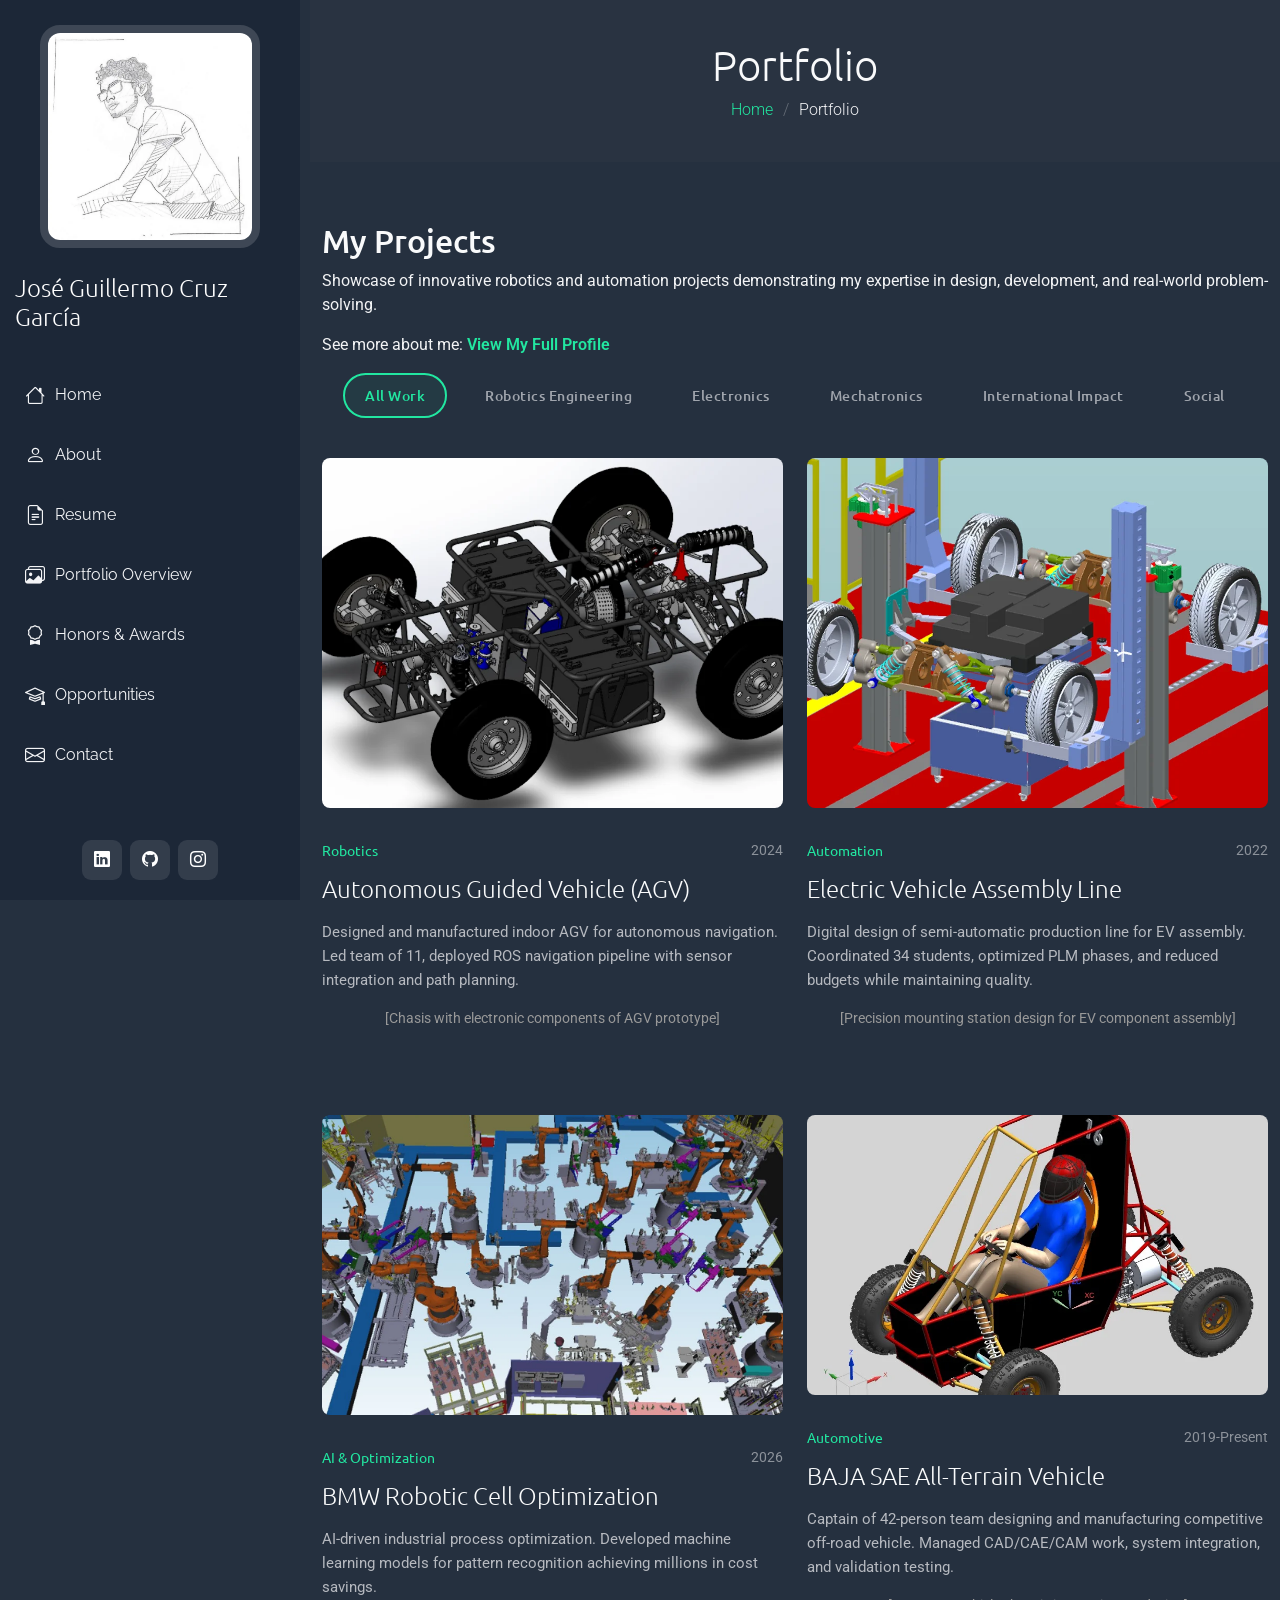
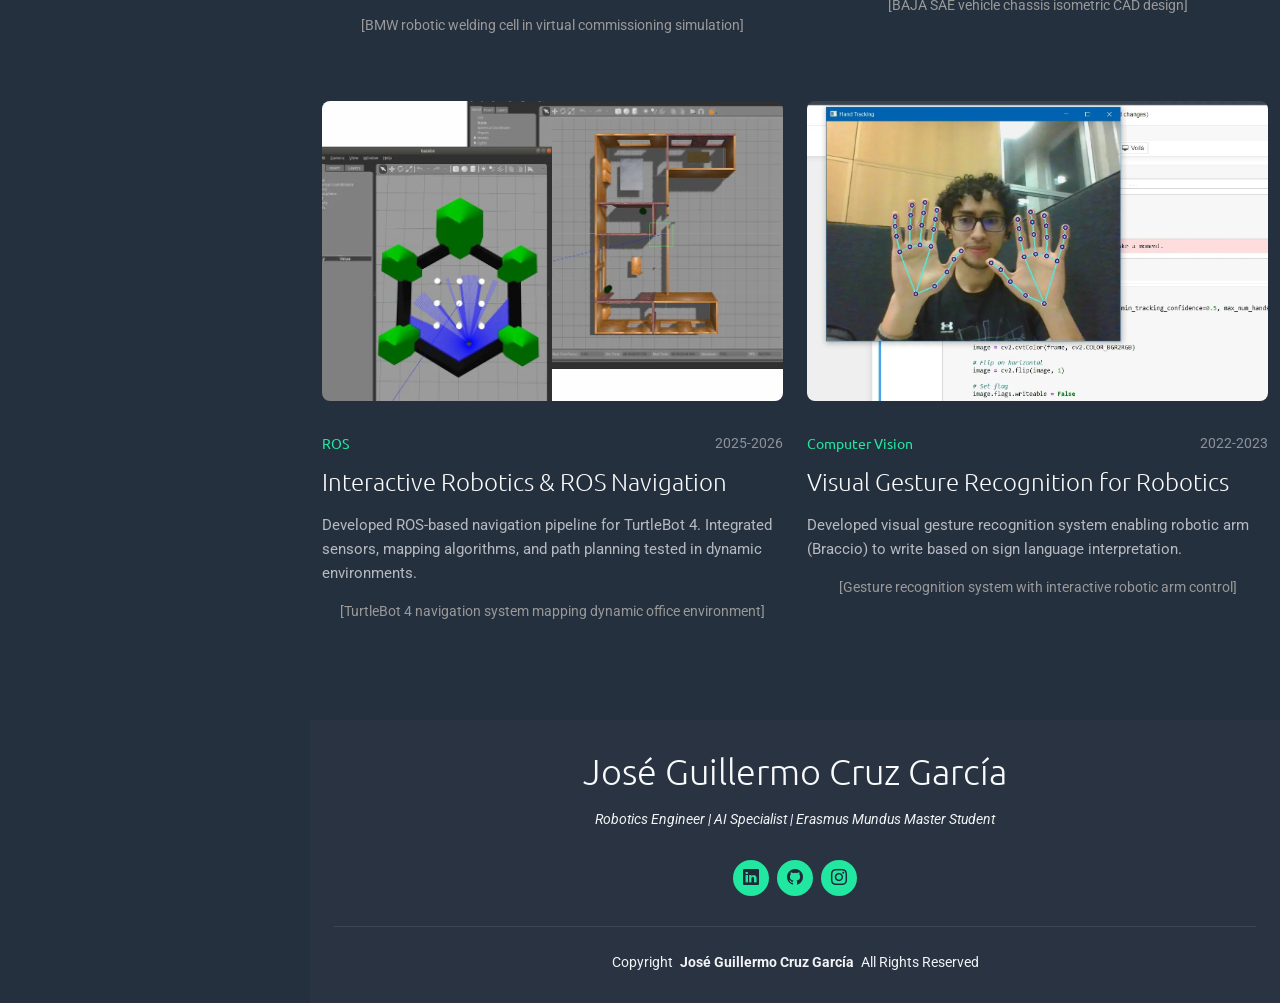
==== portfolio-details.html @ 64424fab "Clean sstructure, projects in order of portfolio and functional website between pages" ====
<!DOCTYPE html>
<html lang="en">

<head>
  <meta charset="utf-8">
  <meta content="width=device-width, initial-scale=1.0" name="viewport">
  <title>Portfolio - José Guillermo Cruz García</title>
  <meta name="description" content="Browse my robotics and automation projects with interactive filtering">

  <link href="assets/img/favicon.png" rel="icon">
  <link href="assets/img/apple-touch-icon.png" rel="apple-touch-icon">
  <link href="https://fonts.googleapis.com" rel="preconnect">
  <link href="https://fonts.gstatic.com" rel="preconnect" crossorigin>
  <link href="https://fonts.googleapis.com/css2?family=Roboto:ital,wght@0,100;0,300;0,400;0,500;0,700;0,900;1,100;1,300;1,400;1,500;1,700;1,900&family=Raleway:ital,wght@0,100;0,200;0,300;0,400;0,500;0,600;0,700;0,800;0,900;1,100;1,200;1,300;1,400;1,500;1,600;1,700;1,800;1,900&family=Ubuntu:ital,wght@0,300;0,400;0,500;0,700;1,300;1,400;1,500;1,700&display=swap" rel="stylesheet">

  <link href="assets/vendor/bootstrap/css/bootstrap.min.css" rel="stylesheet">
  <link href="assets/vendor/bootstrap-icons/bootstrap-icons.css" rel="stylesheet">
  <link href="assets/vendor/aos/aos.css" rel="stylesheet">
  <link href="assets/vendor/glightbox/css/glightbox.min.css" rel="stylesheet">
  <link href="assets/vendor/swiper/swiper-bundle.min.css" rel="stylesheet">
  <link href="assets/css/main.css" rel="stylesheet">
</head>

<body class="portfolio-details-page">

  <header id="header" class="header dark-background d-flex flex-column justify-content-between">
    <i class="header-toggle d-xl-none bi bi-list"></i>

    <div class="header-top">
      <div class="profile-img">
        <img src="assets/img/profile/memo lapiz.webp" alt="" class="img-fluid">
      </div>
      <a href="index.html" class="logo d-flex align-items-center justify-content-center">
        <h1 class="sitename">José Guillermo Cruz García</h1>
      </a>
    </div>

    <nav id="navmenu" class="navmenu">
      <ul>
        <li><a href="index.html#hero"><i class="bi bi-house navicon"></i>Home</a></li>
        <li><a href="index.html#about"><i class="bi bi-person navicon"></i> About</a></li>
        <li><a href="index.html#resume"><i class="bi bi-file-earmark-text navicon"></i> Resume</a></li>
        <li><a href="index.html#portfolio"><i class="bi bi-images navicon"></i> Portfolio Overview</a></li>
        <li><a href="index.html#honours"><i class="bi bi-award navicon"></i> Honors & Awards</a></li>
        <li><a href="index.html#opportunities"><i class="bi bi-mortarboard navicon"></i> Opportunities</a></li>
        <li><a href="index.html#contact"><i class="bi bi-envelope navicon"></i> Contact</a></li>
      </ul>
    </nav>

    <div class="social-links text-center">
      <a href="#" class="linkedin"><i class="bi bi-linkedin"></i></a>
      <a href="#" class="github"><i class="bi bi-github"></i></a>
      <a href="#" class="instagram"><i class="bi bi-instagram"></i></a>
    </div>
  </header>

  <main class="main">

    <div class="page-title light-background" style="padding: 40px 0;">
      <div class="container">
        <h1 style="margin: 0; padding: 0;">Portfolio</h1>
        <nav class="breadcrumbs" style="margin-top: 8px;">
          <ol>
            <li><a href="index.html">Home</a></li>
            <li class="current">Portfolio</li>
          </ol>
        </nav>
      </div>
    </div>

    <section id="portfolio-section" class="portfolio section">

      <div class="container" data-aos="fade-up" data-aos-delay="100">

        <div class="portfolio-header">
          <h2>My Projects</h2>
          <p>Showcase of innovative robotics and automation projects demonstrating my expertise in design, development, and real-world problem-solving.</p>
          <p class="portfolio-link-text">See more about me: <a href="index.html#about" style="color: #22e7a1; text-decoration: none; font-weight: 600;">View My Full Profile</a></p>
        </div>

        <div class="portfolio-filters-horizontal" data-aos="fade-up" data-aos-delay="200">
          <ul class="filters-list">
            <li data-filter="*" class="filter-active">All Work</li>
            <li data-filter=".filter-robotics">Robotics Engineering</li>
            <li data-filter=".filter-electronics">Electronics</li>
            <li data-filter=".filter-mechatronics">Mechatronics</li>
            <li data-filter=".filter-impact">International Impact</li>
            <li data-filter=".filter-social">Social</li>
          </ul>
        </div>

        <div class="row gy-5 portfolio-container isotope-container" data-aos="fade-up" data-aos-delay="300">

          <!-- Project 1: AGV -->
          <div class="col-lg-6 portfolio-item isotope-item filter-robotics filter-impact">
            <div class="portfolio-card">
              <div class="portfolio-image">
                <img src="projects/project-1-agv/img/AGV Vehicle.webp" class="img-fluid" alt="AGV Project" loading="lazy">
                <div class="portfolio-overlay">
                  <div class="portfolio-actions">
                    <a href="#" onclick="openImageModal('projects/project-1-agv/img/AGV Vehicle.webp'); return false;" class="action-btn preview-btn" title="Autonomous Guided Vehicle"><i class="bi bi-eye"></i></a>
                    <a href="projects/project-1-agv/project-1-agv.html" class="action-btn details-btn" title="View Project"><i class="bi bi-arrow-up-right"></i></a>
                  </div>
                </div>
              </div>
              <div class="portfolio-content">
                <div class="portfolio-meta">
                  <span class="portfolio-category">Robotics</span>
                  <span class="portfolio-year">2024</span>
                </div>
                <h3 class="portfolio-title">Autonomous Guided Vehicle (AGV)</h3>
                <p class="portfolio-description">Designed and manufactured indoor AGV for autonomous navigation. Led team of 11, deployed ROS navigation pipeline with sensor integration and path planning.</p>
                <p style="text-align: center; margin-top: 1rem; color: #999; font-size: 0.9rem;">[Chasis with electronic components of AGV prototype]</p>
              </div>
            </div>
          </div>

          <!-- Project 2: EV Assembly -->
          <div class="col-lg-6 portfolio-item isotope-item filter-mechatronics filter-electronics filter-impact">
            <div class="portfolio-card">
              <div class="portfolio-image">
                <img src="projects/project-2-ev-assembly/img/MountingStation.webp" class="img-fluid" alt="Assembly Line Design" loading="lazy">
                <div class="portfolio-overlay">
                  <div class="portfolio-actions">
                    <a href="#" onclick="openImageModal('projects/project-2-ev-assembly/img/MountingStation.webp'); return false;" class="action-btn preview-btn" title="Electric Vehicle Assembly Line"><i class="bi bi-eye"></i></a>
                    <a href="projects/project-2-ev-assembly/project-2-ev-assembly.html" class="action-btn details-btn" title="View Project"><i class="bi bi-arrow-up-right"></i></a>
                  </div>
                </div>
              </div>
              <div class="portfolio-content">
                <div class="portfolio-meta">
                  <span class="portfolio-category">Automation</span>
                  <span class="portfolio-year">2022</span>
                </div>
                <h3 class="portfolio-title">Electric Vehicle Assembly Line</h3>
                <p class="portfolio-description">Digital design of semi-automatic production line for EV assembly. Coordinated 34 students, optimized PLM phases, and reduced budgets while maintaining quality.</p>
                <p style="text-align: center; margin-top: 1rem; color: #999; font-size: 0.9rem;">[Precision mounting station design for EV component assembly]</p>
              </div>
            </div>
          </div>

          <!-- Project 3: BMW Cell -->
          <div class="col-lg-6 portfolio-item isotope-item filter-robotics filter-electronics filter-social">
            <div class="portfolio-card">
              <div class="portfolio-image">
                <img src="projects/project-3-bmw-cell/img/Station.webp" class="img-fluid" alt="BMW Cell" loading="lazy">
                <div class="portfolio-overlay">
                  <div class="portfolio-actions">
                    <a href="#" onclick="openImageModal('projects/project-3-bmw-cell/img/Station.webp'); return false;" class="action-btn preview-btn" title="BMW Robotic Cell Optimization"><i class="bi bi-eye"></i></a>
                    <a href="projects/project-3-bmw-cell/project-3-bmw-cell.html" class="action-btn details-btn" title="View Project"><i class="bi bi-arrow-up-right"></i></a>
                  </div>
                </div>
              </div>
              <div class="portfolio-content">
                <div class="portfolio-meta">
                  <span class="portfolio-category">AI & Optimization</span>
                  <span class="portfolio-year">2026</span>
                </div>
                <h3 class="portfolio-title">BMW Robotic Cell Optimization</h3>
                <p class="portfolio-description">AI-driven industrial process optimization. Developed machine learning models for pattern recognition achieving millions in cost savings.</p>
                <p style="text-align: center; margin-top: 1rem; color: #999; font-size: 0.9rem;">[BMW robotic welding cell in virtual commissioning simulation]</p>
              </div>
            </div>
          </div>

          <!-- Project 4: BAJA -->
          <div class="col-lg-6 portfolio-item isotope-item filter-robotics filter-mechatronics">
            <div class="portfolio-card">
              <div class="portfolio-image">
                <img src="projects/project-4-baja/img/Tonoli%20Isometrica.webp" class="img-fluid" alt="BAJA SAE Vehicle" loading="lazy">
                <div class="portfolio-overlay">
                  <div class="portfolio-actions">
                    <a href="#" onclick="openImageModal('projects/project-4-baja/img/Tonoli%20Isometrica.webp'); return false;" class="action-btn preview-btn" title="BAJA SAE All-Terrain Vehicle"><i class="bi bi-eye"></i></a>
                    <a href="projects/project-4-baja/project-4-baja.html" class="action-btn details-btn" title="View Project"><i class="bi bi-arrow-up-right"></i></a>
                  </div>
                </div>
              </div>
              <div class="portfolio-content">
                <div class="portfolio-meta">
                  <span class="portfolio-category">Automotive</span>
                  <span class="portfolio-year">2019-Present</span>
                </div>
                <h3 class="portfolio-title">BAJA SAE All-Terrain Vehicle</h3>
                <p class="portfolio-description">Captain of 42-person team designing and manufacturing competitive off-road vehicle. Managed CAD/CAE/CAM work, system integration, and validation testing.</p>
                <p style="text-align: center; margin-top: 1rem; color: #999; font-size: 0.9rem;">[BAJA SAE vehicle chassis isometric CAD design]</p>
              </div>
            </div>
          </div>

          <!-- Project 5: ROS Navigation -->
          <div class="col-lg-6 portfolio-item isotope-item filter-robotics filter-impact">
            <div class="portfolio-card">
              <div class="portfolio-image">
                <img src="projects/project-5-ros-navigation/img/Navigation.webp" class="img-fluid" alt="ROS Navigation Pipeline" loading="lazy">
                <div class="portfolio-overlay">
                  <div class="portfolio-actions">
                    <a href="#" onclick="openImageModal('projects/project-5-ros-navigation/img/Navigation.webp'); return false;" class="action-btn preview-btn" title="ROS Navigation & Robotics"><i class="bi bi-eye"></i></a>
                    <a href="projects/project-5-ros-navigation/project-5-ros-navigation.html" class="action-btn details-btn" title="View Project"><i class="bi bi-arrow-up-right"></i></a>
                  </div>
                </div>
              </div>
              <div class="portfolio-content">
                <div class="portfolio-meta">
                  <span class="portfolio-category">ROS</span>
                  <span class="portfolio-year">2025-2026</span>
                </div>
                <h3 class="portfolio-title">Interactive Robotics & ROS Navigation</h3>
                <p class="portfolio-description">Developed ROS-based navigation pipeline for TurtleBot 4. Integrated sensors, mapping algorithms, and path planning tested in dynamic environments.</p>
                <p style="text-align: center; margin-top: 1rem; color: #999; font-size: 0.9rem;">[TurtleBot 4 navigation system mapping dynamic office environment]</p>
              </div>
            </div>
          </div>

          <!-- Project 6: Gesture Recognition -->
          <div class="col-lg-6 portfolio-item isotope-item filter-robotics filter-electronics filter-social">
            <div class="portfolio-card">
              <div class="portfolio-image">
                <img src="projects/project-6-gesture-recognition/img/Begin.webp" class="img-fluid" alt="Robotic Vision Systems" loading="lazy">
                <div class="portfolio-overlay">
                  <div class="portfolio-actions">
                    <a href="#" onclick="openImageModal('projects/project-6-gesture-recognition/img/Begin.webp'); return false;" class="action-btn preview-btn" title="Vision & Gesture Recognition"><i class="bi bi-eye"></i></a>
                    <a href="projects/project-6-gesture-recognition/project-6-gesture-recognition.html" class="action-btn details-btn" title="View Project"><i class="bi bi-arrow-up-right"></i></a>
                  </div>
                </div>
              </div>
              <div class="portfolio-content">
                <div class="portfolio-meta">
                  <span class="portfolio-category">Computer Vision</span>
                  <span class="portfolio-year">2022-2023</span>
                </div>
                <h3 class="portfolio-title">Visual Gesture Recognition for Robotics</h3>
                <p class="portfolio-description">Developed visual gesture recognition system enabling robotic arm (Braccio) to write based on sign language interpretation.</p>
                <p style="text-align: center; margin-top: 1rem; color: #999; font-size: 0.9rem;">[Gesture recognition system with interactive robotic arm control]</p>
              </div>
            </div>
          </div>

        </div>

      </div>
    </section>

  </main>

  <footer id="footer" class="footer light-background">
    <div class="container">
      <h3 class="sitename">José Guillermo Cruz García</h3>
      <p>Robotics Engineer | AI Specialist | Erasmus Mundus Master Student</p>
      <div class="social-links d-flex justify-content-center">
        <a href="" title="LinkedIn"><i class="bi bi-linkedin"></i></a>
        <a href="" title="GitHub"><i class="bi bi-github"></i></a>
        <a href="" title="Instagram"><i class="bi bi-instagram"></i></a>
      </div>
      <div class="container">
        <div class="copyright">
          <span>Copyright</span> <strong class="px-1 sitename">José Guillermo Cruz García</strong> <span>All Rights Reserved</span>
        </div>
      </div>
    </div>
  </footer>

  <a href="#" id="scroll-top" class="scroll-top d-flex align-items-center justify-content-center"><i class="bi bi-arrow-up-short"></i></a>
  <div id="preloader"></div>

  <script src="assets/vendor/bootstrap/js/bootstrap.bundle.min.js"></script>
  <script src="assets/vendor/aos/aos.js"></script>
  <script src="assets/vendor/glightbox/js/glightbox.min.js"></script>
  <script src="assets/vendor/swiper/swiper-bundle.min.js"></script>
  <script src="assets/vendor/isotope-layout/isotope.pkgd.min.js"></script>
  <script src="assets/vendor/imagesloaded/imagesloaded.pkgd.min.js"></script>
  <script src="assets/js/main.js"></script>

  <style>
    .portfolio-filters-horizontal {
      display: flex;
      justify-content: center;
      margin-bottom: 40px;
    }
    
    .filters-list {
      display: flex;
      gap: 15px;
      flex-wrap: wrap;
      justify-content: center;
      list-style: none;
      padding: 0;
      margin: 0;
    }
    
    .filters-list li {
      padding: 10px 20px;
      border: 2px solid transparent;
      border-radius: 25px;
      cursor: pointer;
      transition: all 0.3s ease;
      font-size: 0.95rem;
      color: #999;
    }
    
    .filters-list li:hover {
      border-color: #22e7a1;
      color: #22e7a1;
    }
    
    .filters-list li.filter-active {
      border-color: #22e7a1;
      color: #22e7a1;
    }
  </style>

  <script>
    // Initialize Isotope for portfolio filtering
    document.addEventListener('DOMContentLoaded', function() {
      var elem = document.querySelector('.isotope-container');
      if (elem) {
        var iso = new Isotope(elem, {
          itemSelector: '.isotope-item',
          layoutMode: 'fitRows'
        });

        // Filter items on button click
        var filterButtons = document.querySelectorAll('.portfolio-filters-horizontal li');
        filterButtons.forEach(function(button) {
          button.addEventListener('click', function() {
            var filterValue = this.getAttribute('data-filter');
            iso.arrange({filter: filterValue});

            // Update active class
            filterButtons.forEach(function(btn) {
              btn.classList.remove('filter-active');
            });
            this.classList.add('filter-active');
          });
        });
      }
    });
  </script>

  <!-- Custom Image Modal -->
  <div id="imageModal" class="image-modal">
    <div class="modal-overlay" onclick="closeImageModal()"></div>
    <div class="modal-content">
      <button class="modal-close" onclick="closeImageModal()">
        <i class="bi bi-x-lg"></i>
      </button>
      <img id="modalImage" src="" alt="Project Image" class="modal-image">
    </div>
  </div>

</body>

</html>
---- assets/css/main.css ----
/**
* Template Name: MyPage
* Template URL: https://bootstrapmade.com/mypage-bootstrap-personal-template/
* Updated: Sep 20 2025 with Bootstrap v5.3.8
* Author: BootstrapMade.com
* License: https://bootstrapmade.com/license/
*/

/*--------------------------------------------------------------
# Font & Color Variables
# Help: https://bootstrapmade.com/color-system/
--------------------------------------------------------------*/
/* Fonts */
:root {
  --default-font: "Roboto",  system-ui, -apple-system, "Segoe UI", Roboto, "Helvetica Neue", Arial, "Noto Sans", "Liberation Sans", sans-serif, "Apple Color Emoji", "Segoe UI Emoji", "Segoe UI Symbol", "Noto Color Emoji";
  --heading-font: "Ubuntu",  sans-serif;
  --nav-font: "Raleway",  sans-serif;
}

/* Global Colors - The following color variables are used throughout the website. Updating them here will change the color scheme of the entire website */
:root { 
  --background-color: #25303f; /* Background color for the entire website, including individual sections */
  --default-color: #f3f4f6; /* Default color used for the majority of the text content across the entire website */
  --heading-color: #f9fafb; /* Color for headings, subheadings and title throughout the website */
  --accent-color: #22e7a1; /* Accent color that represents your brand on the website. It's used for buttons, links, and other elements that need to stand out */
  --surface-color: #293443; /* The surface color is used as a background of boxed elements within sections, such as cards, icon boxes, or other elements that require a visual separation from the global background. */
  --contrast-color: #1f2937; /* Contrast color for text, ensuring readability against backgrounds of accent, heading, or default colors. */
}

/* Nav Menu Colors - The following color variables are used specifically for the navigation menu. They are separate from the global colors to allow for more customization options */
:root {
  --nav-color: #f3f4f6;  /* The default color of the main navmenu links */
  --nav-hover-color: #22e7a1; /* Applied to main navmenu links when they are hovered over or active */
  --nav-mobile-background-color: #38485f; /* Used as the background color for mobile navigation menu */
  --nav-dropdown-background-color: #38485f; /* Used as the background color for dropdown items that appear when hovering over primary navigation items */
  --nav-dropdown-color: #f3f4f6; /* Used for navigation links of the dropdown items in the navigation menu. */
  --nav-dropdown-hover-color: #22e7a1; /* Similar to --nav-hover-color, this color is applied to dropdown navigation links when they are hovered over. */
}

/* Color Presets - These classes override global colors when applied to any section or element, providing reuse of the sam color scheme. */

.light-background {
  --background-color: #293341;
  --surface-color: #4b607f;
}

.dark-background {
  --background-color: #1c2737;
  --default-color: #ffffff;
  --heading-color: #ffffff;
  --surface-color: #151f2b;
  --contrast-color: #ffffff;
}

/* Smooth scroll */
:root {
  scroll-behavior: smooth;
}

/*--------------------------------------------------------------
# General Styling & Shared Classes
--------------------------------------------------------------*/
body {
  color: var(--default-color);
  background-color: var(--background-color);
  font-family: var(--default-font);
}

a {
  color: var(--accent-color);
  text-decoration: none;
  transition: 0.3s;
}

a:hover {
  color: color-mix(in srgb, var(--accent-color), transparent 25%);
  text-decoration: none;
}

h1,
h2,
h3,
h4,
h5,
h6 {
  color: var(--heading-color);
  font-family: var(--heading-font);
}

/* PHP Email Form Messages
------------------------------*/
.php-email-form .error-message {
  display: none;
  background: #df1529;
  color: #ffffff;
  text-align: left;
  padding: 15px;
  margin-bottom: 24px;
  font-weight: 600;
}

.php-email-form .sent-message {
  display: none;
  color: #ffffff;
  background: #059652;
  text-align: center;
  padding: 15px;
  margin-bottom: 24px;
  font-weight: 600;
}

.php-email-form .loading {
  display: none;
  background: var(--surface-color);
  text-align: center;
  padding: 15px;
  margin-bottom: 24px;
}

.php-email-form .loading:before {
  content: "";
  display: inline-block;
  border-radius: 50%;
  width: 24px;
  height: 24px;
  margin: 0 10px -6px 0;
  border: 3px solid var(--accent-color);
  border-top-color: var(--surface-color);
  animation: php-email-form-loading 1s linear infinite;
}

@keyframes php-email-form-loading {
  0% {
    transform: rotate(0deg);
  }

  100% {
    transform: rotate(360deg);
  }
}

/*--------------------------------------------------------------
# Global Header
--------------------------------------------------------------*/
.header {
  color: var(--default-color);
  background-color: var(--background-color);
  position: fixed;
  top: 0;
  left: 0;
  bottom: 0;
  padding: 0 15px;
  width: 300px;
  transition: all ease-in-out 0.3s;
  overflow-y: auto;
  z-index: 997;
}

.header .profile-img img {
  margin: 25px auto;
  display: block;
  border-radius: 20px;
  max-width: 220px;
  border: 8px solid color-mix(in srgb, var(--default-color), transparent 85%);
}

.header .logo {
  line-height: 1;
}

.header .logo img {
  max-height: 32px;
  margin-right: 8px;
}

.header .logo h1 {
  font-size: 24px;
  margin: 0;
  font-weight: 300;
  color: var(--heading-color);
}

.header .social-links {
  margin: 0 0 20px 0;
}

.header .social-links a {
  font-size: 16px;
  display: inline-flex;
  align-items: center;
  justify-content: center;
  background: color-mix(in srgb, var(--default-color), transparent 90%);
  color: var(--default-color);
  margin: 0 2px;
  border-radius: 9px;
  text-align: center;
  width: 40px;
  height: 40px;
  transition: 0.3s;
}

.header .social-links a:hover {
  color: var(--contrast-color);
  background: var(--accent-color);
}

@media (min-width: 1200px) {

  .header~main,
  .header~#footer {
    margin-left: 310px;
  }
}

@media (max-width: 1199px) {
  .header {
    left: -100%;
  }
}

.header.header-show {
  left: 0;
}

.header .header-toggle {
  color: var(--background-color);
  background-color: var(--accent-color);
  font-size: 22px;
  display: flex;
  align-items: center;
  justify-content: center;
  width: 40px;
  height: 40px;
  border-radius: 9px;
  cursor: pointer;
  position: fixed;
  top: 15px;
  right: 15px;
  z-index: 9999;
  transition: 0.3s;
}

.header .header-toggle:hover {
  background-color: color-mix(in srgb, var(--accent-color) 90%, black 15%);
}

/*--------------------------------------------------------------
# Navigation Menu
--------------------------------------------------------------*/
.mobile-nav-toggle {
  display: none;
}

.navmenu {
  padding: 0;
  z-index: 9997;
  flex: 1;
  display: flex;
  align-items: center;
}

.navmenu ul {
  list-style: none;
  padding: 0 0 20px 0;
  margin: 0;
  width: 100%;
}

.navmenu a,
.navmenu a:focus {
  color: var(--nav-color);
  padding: 15px 10px;
  font-family: var(--nav-font);
  font-size: 16px;
  font-weight: 400;
  display: flex;
  align-items: center;
  white-space: nowrap;
  transition: 0.3s;
  width: 100%;
}

.navmenu a .navicon,
.navmenu a:focus .navicon {
  font-size: 20px;
  margin-right: 10px;
}

.navmenu a .toggle-dropdown,
.navmenu a:focus .toggle-dropdown {
  font-size: 12px;
  line-height: 0;
  margin-left: auto;
  width: 30px;
  height: 30px;
  display: flex;
  align-items: center;
  justify-content: center;
  border-radius: 50%;
  transition: 0.3s;
  flex-shrink: 0;
  background-color: color-mix(in srgb, var(--accent-color), transparent 90%);
}

.navmenu a .toggle-dropdown:hover,
.navmenu a:focus .toggle-dropdown:hover {
  background-color: var(--accent-color);
  color: var(--contrast-color);
}

.navmenu a:hover,
.navmenu .active,
.navmenu .active:focus {
  color: var(--nav-hover-color);
}

.navmenu a:hover .navicon,
.navmenu .active .navicon,
.navmenu .active:focus .navicon {
  color: var(--accent-color);
}

.navmenu .active .toggle-dropdown,
.navmenu .active:focus .toggle-dropdown {
  background-color: var(--accent-color);
  color: var(--contrast-color);
  transform: rotate(180deg);
}

.navmenu .dropdown {
  display: block;
}

.navmenu .dropdown a,
.navmenu .dropdown a:focus {
  color: --nav-dropdown-color;
}

.navmenu .dropdown a:hover,
.navmenu .dropdown .active,
.navmenu .dropdown .active:focus {
  color: var(--nav-dropdown-hover-color);
}

.navmenu .dropdown ul {
  position: static;
  display: none;
  z-index: 99;
  padding: 5px 10px;
  margin: 5px 10px;
  background-color: var(--nav-dropdown-background-color);
  border: 1px solid color-mix(in srgb, var(--default-color), transparent 90%);
  box-shadow: none;
  transition: all 0.5s ease-in-out;
}

.navmenu .dropdown ul ul {
  background-color: rgba(33, 37, 41, 0.1);
}

.navmenu .dropdown>.dropdown-active {
  display: block;
  background-color: rgba(33, 37, 41, 0.03);
}

/*--------------------------------------------------------------
# Global Footer
--------------------------------------------------------------*/
.footer {
  color: var(--default-color);
  background-color: var(--background-color);
  font-size: 14px;
  text-align: center;
  padding: 30px 0;
  position: relative;
}

.footer h3 {
  font-size: 36px;
  font-weight: 300;
  position: relative;
  padding: 0;
  margin: 0 0 15px 0;
}

.footer p {
  font-size: 15;
  font-style: italic;
  padding: 0;
  margin: 0 0 30px 0;
}

.footer .social-links {
  margin: 0 0 30px 0;
}

.footer .social-links a {
  font-size: 16px;
  display: flex;
  align-items: center;
  justify-content: center;
  background: var(--accent-color);
  color: var(--contrast-color);
  line-height: 1;
  margin: 0 4px;
  border-radius: 50%;
  text-align: center;
  width: 36px;
  height: 36px;
  transition: 0.3s;
}

.footer .social-links a:hover {
  background: color-mix(in srgb, var(--accent-color), transparent 20%);
  text-decoration: none;
}

.footer .copyright {
  padding-top: 25px;
  border-top: 1px solid color-mix(in srgb, var(--default-color), transparent 90%);
}

.footer .credits {
  font-size: 13px;
  padding-top: 5px;
}

/*--------------------------------------------------------------
# Preloader
--------------------------------------------------------------*/
#preloader {
  position: fixed;
  inset: 0;
  z-index: 999999;
  overflow: hidden;
  background: var(--background-color);
  transition: all 0.6s ease-out;
}

#preloader:before {
  content: "";
  position: fixed;
  top: calc(50% - 30px);
  left: calc(50% - 30px);
  border: 6px solid #ffffff;
  border-color: var(--accent-color) transparent var(--accent-color) transparent;
  border-radius: 50%;
  width: 60px;
  height: 60px;
  animation: animate-preloader 1.5s linear infinite;
}

@keyframes animate-preloader {
  0% {
    transform: rotate(0deg);
  }

  100% {
    transform: rotate(360deg);
  }
}

/*--------------------------------------------------------------
# Scroll Top Button
--------------------------------------------------------------*/
.scroll-top {
  position: fixed;
  visibility: hidden;
  opacity: 0;
  right: 15px;
  bottom: -15px;
  z-index: 99999;
  background-color: var(--accent-color);
  width: 44px;
  height: 44px;
  border-radius: 50px;
  transition: all 0.4s;
}

.scroll-top i {
  font-size: 24px;
  color: var(--contrast-color);
  line-height: 0;
}

.scroll-top:hover {
  background-color: color-mix(in srgb, var(--accent-color), transparent 20%);
  color: var(--contrast-color);
}

.scroll-top.active {
  visibility: visible;
  opacity: 1;
  bottom: 15px;
}

/*--------------------------------------------------------------
# Disable aos animation delay on mobile devices
--------------------------------------------------------------*/
@media screen and (max-width: 768px) {
  [data-aos-delay] {
    transition-delay: 0 !important;
  }
}

/*--------------------------------------------------------------
# Global Page Titles & Breadcrumbs
--------------------------------------------------------------*/
.page-title {
  color: var(--default-color);
  background-color: var(--background-color);
  padding: 120px 0;
  text-align: center;
  position: relative;
}

.page-title h1 {
  font-size: 42px;
  font-weight: 300;
  margin-bottom: 10px;
}

.page-title .breadcrumbs ol {
  display: flex;
  flex-wrap: wrap;
  list-style: none;
  justify-content: center;
  padding: 0;
  margin: 0;
  font-size: 16px;
  font-weight: 300;
}

.page-title .breadcrumbs ol li+li {
  padding-left: 10px;
}

.page-title .breadcrumbs ol li+li::before {
  content: "/";
  display: inline-block;
  padding-right: 10px;
  color: color-mix(in srgb, var(--default-color), transparent 70%);
}

/*--------------------------------------------------------------
# Global Sections
--------------------------------------------------------------*/
section,
.section {
  color: var(--default-color);
  background-color: var(--background-color);
  padding: 60px 0;
  overflow: clip;
}

/*--------------------------------------------------------------
# Global Section Titles
--------------------------------------------------------------*/
.section-title {
  text-align: center;
  padding-bottom: 60px;
  position: relative;
}

.section-title h2 {
  font-size: 32px;
  font-weight: 300;
  margin-bottom: 20px;
  padding-bottom: 20px;
  position: relative;
}

.section-title h2:before {
  content: "";
  position: absolute;
  display: block;
  width: 160px;
  height: 1px;
  background: color-mix(in srgb, var(--default-color), transparent 60%);
  left: 0;
  right: 0;
  bottom: 1px;
  margin: auto;
}

.section-title h2::after {
  content: "";
  position: absolute;
  display: block;
  width: 60px;
  height: 3px;
  background: var(--accent-color);
  left: 0;
  right: 0;
  bottom: 0;
  margin: auto;
}

.section-title p {
  margin-bottom: 0;
}

/*--------------------------------------------------------------
# Hero Section
--------------------------------------------------------------*/
.hero {
  padding: 0px 0;
  min-height: 50vh;
  display: flex;
  align-items: center;
  position: relative;
  overflow: hidden;
  scroll-margin-top: 10px;    /* Add this line */
}

.hero .container {
  position: relative;
  z-index: 2;
  padding: 50px 15px;
}

.hero .hero-content h1 {
  font-size: 3.5rem;
  font-weight: 300;
  line-height: 1.2;
  margin-bottom: 2rem;
  color: var(--heading-color);
}

.hero .hero-content h1 .accent-text {
  color: var(--accent-color);
  font-weight: 400;
  position: relative;
}

.hero .hero-content h1 .accent-text::after {
  content: "";
  position: absolute;
  bottom: -8px;
  left: 0;
  width: 100%;
  height: 2px;
  background: linear-gradient(90deg, var(--accent-color), color-mix(in srgb, var(--accent-color), transparent 50%));
}

@media (max-width: 992px) {
  .hero .hero-content h1 {
    font-size: 2.8rem;
  }
}

@media (max-width: 768px) {
  .hero .hero-content h1 {
    font-size: 2.2rem;
  }
}

.hero .hero-content .hero-description {
  font-size: 1.125rem;
  line-height: 1.8;
  color: color-mix(in srgb, var(--default-color), transparent 0%);
  margin-bottom: 3rem;
  max-width: 90%;
}

@media (max-width: 768px) {
  .hero .hero-content .hero-description {
    font-size: 1rem;
    max-width: 100%;
  }
}

.hero .hero-content .hero-actions {
  display: flex;
  gap: 1.5rem;
  margin-bottom: 4rem;
}

@media (max-width: 576px) {
  .hero .hero-content .hero-actions {
    flex-direction: column;
    gap: 1rem;
  }
}

.hero .hero-content .hero-actions .btn-primary {
  padding: 14px 32px;
  background: var(--accent-color);
  color: var(--contrast-color);
  border-radius: 6px;
  font-weight: 500;
  text-decoration: none;
  transition: all 0.3s ease;
  border: 2px solid var(--accent-color);
}

.hero .hero-content .hero-actions .btn-primary:hover {
  background: color-mix(in srgb, var(--accent-color), black 10%);
  border-color: color-mix(in srgb, var(--accent-color), black 10%);
  transform: translateY(-2px);
}

.hero .hero-content .hero-actions .btn-secondary {
  padding: 14px 32px;
  background: transparent;
  color: var(--heading-color);
  border-radius: 6px;
  font-weight: 500;
  text-decoration: none;
  transition: all 0.3s ease;
  border: 2px solid color-mix(in srgb, var(--default-color), transparent 80%);
}

.hero .hero-content .hero-actions .btn-secondary:hover {
  background: transparent;
  color: var(--accent-color);
  border-color: var(--accent-color);
  transform: translateY(-2px);
}

.hero .hero-content .hero-stats {
  display: flex;
  gap: 3rem;
}

@media (max-width: 768px) {
  .hero .hero-content .hero-stats {
    gap: 2rem;
  }
}

@media (max-width: 576px) {
  .hero .hero-content .hero-stats {
    flex-direction: column;
    gap: 1.5rem;
  }
}

.hero .hero-content .hero-stats .stat-item .stat-number {
  display: block;
  font-size: 2rem;
  font-weight: 600;
  color: var(--accent-color);
  line-height: 1;
}

.hero .hero-content .hero-stats .stat-item .stat-label {
  display: block;
  font-size: 0.875rem;
  color: color-mix(in srgb, var(--default-color), transparent 40%);
  margin-top: 0.5rem;
  font-weight: 400;
}

.hero .hero-image {
  position: relative;
}

.hero .hero-image .image-wrapper {
  position: relative;
  max-width: 500px;
  margin: 0 auto;
}

.hero .hero-image .image-wrapper .main-image {
  border-radius: 12px;
  box-shadow: 0 20px 60px color-mix(in srgb, var(--heading-color), transparent 85%);
  transition: transform 0.3s ease;
}

.hero .hero-image .image-wrapper .main-image:hover {
  transform: scale(1.02);
}

.hero .hero-image .image-wrapper .floating-card {
  position: absolute;
  background: var(--surface-color);
  padding: 0.1rem 1.5rem;          /* Reduce padding */
  max-width: fit-content;
  min-width: 100px;    /* Minimum width */
  border-radius: 8px;
  box-shadow: 0 10px 30px color-mix(in srgb, var(--heading-color), transparent 90%);
  display: flex;
  align-items: center;
  gap: 0.75rem;
  font-size: 0.775rem;
  font-weight: 500;
  color: var(--heading-color);
  transition: all 0.3s ease;
}

.hero .hero-image .image-wrapper .floating-card:hover {
  transform: translateY(-5px);
  box-shadow: 0 15px 40px color-mix(in srgb, var(--heading-color), transparent 85%);
}

.hero .hero-image .image-wrapper .floating-card i {
  font-size: 1.25rem;
  color: var(--accent-color);
}

.hero .hero-image .image-wrapper .floating-card.card-1 {
  top: 10%;
  left: -5%;
  z-index: 3;
}

@media (max-width: 992px) {
  .hero .hero-image .image-wrapper .floating-card.card-1 {
    left: -50%;
  }
}

@media (max-width: 768px) {
  .hero .hero-image .image-wrapper .floating-card.card-1 {
    left: 0;
    top: 10%;
  }
}

.hero .hero-image .image-wrapper .floating-card.card-2 {
  top: 70%;
  right: 15%;
  z-index: 3;
}

@media (max-width: 992px) {
  .hero .hero-image .image-wrapper .floating-card.card-2 {
    right: -10%;
  }
}

@media (max-width: 768px) {
  .hero .hero-image .image-wrapper .floating-card.card-2 {
    right: 0;
    top: 50%;
  }
}

.hero .hero-image .image-wrapper .floating-card.card-3 {
  bottom: 10%;
  left: -10%;
  z-index: 3;
}

@media (max-width: 992px) {
  .hero .hero-image .image-wrapper .floating-card.card-3 {
    left: -5%;
  }
}

@media (max-width: 768px) {
  .hero .hero-image .image-wrapper .floating-card.card-3 {
    left: 0;
    bottom: 5%;
  }
}

@media (max-width: 992px) {
  .hero .hero-content {
    text-align: center;
    margin-top: 2rem;
  }
}

/*--------------------------------------------------------------
# About Section
--------------------------------------------------------------*/
.about {
  padding-top: 80px;
  padding-bottom: 120px;
  scroll-margin-top: 0px;    /* Add this line */
}

.about .intro-header {
  margin-bottom: 80px;
}

.about .intro-header h1 {
  font-size: 3.5rem;
  font-weight: 300;
  letter-spacing: -0.02em;
  margin-bottom: 1rem;
  color: var(--heading-color);
}

.about .intro-header .subtitle {
  font-size: 1.25rem;
  font-weight: 400;
  color: color-mix(in srgb, var(--default-color), transparent 30%);
  color: var(--heading-color);  /* Uses white heading color */
  margin: 0;
}

.about .main-content-wrapper {
  margin-bottom: 100px;
}

.about .profile-section .profile-image-container {
  margin-bottom: 2rem;
}

.about .profile-section .profile-image-container img {
  width: 100%;
  max-width: 300px;
  aspect-ratio: 3/4;
  object-fit: cover;
  border-radius: 12px;
  filter: grayscale(20%);
  transition: filter 0.3s ease;
  margin-top: 0px;  /* Adjust the value to shift up/down */
}

.about .profile-section .profile-image-container img:hover {
  filter: grayscale(0%);
}

.about .profile-section .profile-meta .location {
  display: flex;
  align-items: center;
  margin-bottom: 1rem;
  color: color-mix(in srgb, var(--default-color), transparent 20%);
}

.about .profile-section .profile-meta .location i {
  margin-right: 0.5rem;
  color: var(--accent-color);
}

.about .profile-section .profile-meta .status {
  display: flex;
  align-items: center;
  font-size: 0.9rem;
  color: color-mix(in srgb, var(--default-color), transparent 20%);
}

.about .profile-section .profile-meta .status .status-indicator {
  width: 8px;
  height: 8px;
  background-color: #10b981;
  border-radius: 50%;
  margin-right: 0.5rem;
  animation: pulse 2s infinite;
}

.about .content-area {
  padding-left: 2rem;
}

.about .content-area .story-block {
  margin-bottom: 3rem;
}

.about .content-area .story-block .lead-text {
  font-size: 1.3rem;
  line-height: 1.7;
  font-weight: 300;
  margin-bottom: 1.5rem;
  color: var(--default-color);
  color: color-mix(in srgb, var(--default-color), transparent 30%);
}
.about .content-area .story-block .lead-text-white {
  font-size: 1.3rem;
  line-height: 1.7;
  font-weight: 300;
  margin-bottom: 1.5rem;
  color: var(--default-color);
}

.about .content-area .story-block p {
  font-size: 1.1rem;
  line-height: 1.8;
  color: color-mix(in srgb, var(--default-color), transparent 15%);
  margin: 0;
}

.about .expertise-grid {
  margin-bottom: 3rem;
}

.about .expertise-grid .expertise-item {
  display: flex;
  align-items: flex-start;
  margin-bottom: 2rem;
}

.about .expertise-grid .expertise-item .expertise-icon {
  flex-shrink: 0;
  width: 48px;
  height: 48px;
  background-color: color-mix(in srgb, var(--accent-color), transparent 90%);
  border-radius: 8px;
  display: flex;
  align-items: center;
  justify-content: center;
  margin-right: 1.5rem;
}

.about .expertise-grid .expertise-item .expertise-icon i {
  font-size: 1.5rem;
  color: var(--accent-color);
}

.about .expertise-grid .expertise-item .expertise-content h4 {
  font-size: 1.1rem;
  font-weight: 500;
  margin-bottom: 0.5rem;
  color: var(--heading-color);
}

.about .expertise-grid .expertise-item .expertise-content p {
  font-size: 0.95rem;
  line-height: 1.6;
  color: color-mix(in srgb, var(--default-color), transparent 30%);
  margin: 0;
}

.about .philosophy-quote {
  position: relative;
  padding: 2rem 0;
}

.about .philosophy-quote .quote-mark {
  position: absolute;
  top: -10px;
  left: -20px;
  font-size: 5rem;
  font-weight: 300;
  color: color-mix(in srgb, var(--accent-color), transparent 80%);
  line-height: 1;
}

.about .philosophy-quote p {
  font-size: 1.2rem;
  line-height: 1.7;
  font-style: italic;
  font-weight: 300;
  color: var(--default-color);
  margin: 0;
  position: relative;
  z-index: 1;
}

.about .bottom-section {
  padding-top: 60px;
  border-top: 1px solid color-mix(in srgb, var(--default-color), transparent 85%);
}

.about .bottom-section .collaboration-text h3 {
  font-size: 2rem;
  font-weight: 300;
  margin-bottom: 1rem;
  color: var(--heading-color);
}

.about .bottom-section .collaboration-text p {
  font-size: 1.1rem;
  line-height: 1.7;
  color: color-mix(in srgb, var(--default-color), transparent 20%);
  margin: 0;
}

.about .bottom-section .action-buttons {
  display: flex;
  gap: 1rem;
  justify-content: flex-end;
}

.about .bottom-section .action-buttons .btn-custom {
  display: inline-flex;
  align-items: center;
  padding: 0.875rem 2rem;
  border-radius: 6px;
  font-weight: 400;
  text-decoration: none;
  transition: all 0.3s ease;
  font-size: 1rem;
}

.about .bottom-section .action-buttons .btn-custom.primary {
  background-color: var(--accent-color);
  color: var(--contrast-color);
}

.about .bottom-section .action-buttons .btn-custom.primary:hover {
  background-color: color-mix(in srgb, var(--accent-color), transparent 15%);
  transform: translateY(-1px);
}

.about .bottom-section .action-buttons .btn-custom.secondary {
  border: 1px solid color-mix(in srgb, var(--default-color), transparent 70%);
  color: var(--default-color);
}

.about .bottom-section .action-buttons .btn-custom.secondary:hover {
  border-color: var(--accent-color);
  color: var(--accent-color);
  transform: translateY(-1px);
}

@keyframes pulse {

  0%,
  100% {
    opacity: 1;
  }

  50% {
    opacity: 0.5;
  }
}

@media (max-width: 992px) {
  .about {
    padding: 80px 0;
  }

  .about .intro-header {
    margin-bottom: 60px;
  }

  .about .intro-header h1 {
    font-size: 2.8rem;
  }

  .about .main-content-wrapper {
    margin-bottom: 60px;
  }

  .about .content-area {
    padding-left: 0;
    margin-top: 2rem;
  }

  .about .bottom-section .action-buttons {
    justify-content: flex-start;
    margin-top: 1.5rem;
  }
}

@media (max-width: 768px) {
  .about .intro-header h1 {
    font-size: 2.2rem;
  }

  .about .intro-header .subtitle {
    font-size: 1.1rem;
  }

  .about .philosophy-quote .quote-mark {
    font-size: 3.5rem;
    left: -10px;
  }

  .about .philosophy-quote p {
    font-size: 1.1rem;
  }

  .about .bottom-section .collaboration-text h3 {
    font-size: 1.6rem;
  }

  .about .bottom-section .action-buttons {
    flex-direction: column;
  }

  .about .bottom-section .action-buttons .btn-custom {
    text-align: center;
    justify-content: center;
  }
}

/*--------------------------------------------------------------
# Stats Section
--------------------------------------------------------------*/
.stats {
  padding: 120px 0;
}

.stats .stats-grid {
  display: grid;
  grid-template-columns: repeat(3, 1fr);
  gap: 80px;
  margin-bottom: 120px;
  text-align: center;
}

.stats .stat-item .stat-number {
  font-family: var(--heading-font);
  font-size: 72px;
  font-weight: 300;
  color: var(--heading-color);
  line-height: 1;
  margin-bottom: 20px;
  letter-spacing: -2px;
}

.stats .stat-item .stat-number span {
  display: inline-block;
}

.stats .stat-item .stat-label {
  font-size: 16px;
  color: var(--default-color);
  opacity: 0.7;
  margin: 0;
  line-height: 1.6;
  font-weight: 400;
}

.stats .achievements-row {
  display: grid;
  grid-template-columns: repeat(3, 1fr);
  gap: 60px;
}

.stats .achievement {
  display: flex;
  align-items: flex-start;
  gap: 20px;
  padding: 40px 0;
  border-top: 1px solid color-mix(in srgb, var(--default-color), transparent 90%);
}

.stats .achievement .achievement-icon {
  flex-shrink: 0;
  width: 50px;
  height: 50px;
  display: flex;
  align-items: center;
  justify-content: center;
  background: color-mix(in srgb, var(--accent-color), transparent 95%);
  border-radius: 8px;
  margin-top: 5px;
}

.stats .achievement .achievement-icon i {
  font-size: 24px;
  color: var(--accent-color);
}

.stats .achievement .achievement-content h4 {
  font-family: var(--heading-font);
  font-size: 20px;
  font-weight: 400;
  color: var(--heading-color);
  margin-bottom: 8px;
  line-height: 1.3;
}

.stats .achievement .achievement-content p {
  font-size: 15px;
  color: var(--default-color);
  opacity: 0.7;
  margin: 0;
  line-height: 1.6;
}

@media (max-width: 992px) {
  .stats {
    padding: 80px 0;
  }

  .stats .stats-grid {
    gap: 60px;
    margin-bottom: 80px;
  }

  .stats .stat-item .stat-number {
    font-size: 56px;
  }

  .stats .achievements-row {
    gap: 40px;
  }

  .stats .achievement {
    padding: 30px 0;
  }
}

@media (max-width: 768px) {
  .stats {
    padding: 60px 0;
  }

  .stats .stats-grid {
    grid-template-columns: 1fr;
    gap: 50px;
    margin-bottom: 60px;
  }

  .stats .stat-item .stat-number {
    font-size: 48px;
  }

  .stats .stat-item .stat-label {
    font-size: 15px;
  }

  .stats .achievements-row {
    grid-template-columns: 1fr;
    gap: 30px;
  }

  .stats .achievement {
    padding: 25px 0;
    gap: 16px;
  }

  .stats .achievement .achievement-icon {
    width: 45px;
    height: 45px;
  }

  .stats .achievement .achievement-icon i {
    font-size: 20px;
  }

  .stats .achievement .achievement-content h4 {
    font-size: 18px;
  }

  .stats .achievement .achievement-content p {
    font-size: 14px;
  }
}

@media (max-width: 576px) {
  .stats .stat-item .stat-number {
    font-size: 40px;
  }

  .stats .achievement .achievement-icon {
    width: 40px;
    height: 40px;
  }

  .stats .achievement .achievement-icon i {
    font-size: 18px;
  }
}

/*--------------------------------------------------------------
# Skills Section
--------------------------------------------------------------*/
.skills {
  --section-spacing: 80px;
  --category-spacing: 60px;
  --skill-spacing: 24px;
  --progress-height: 2px;
  --border-light: color-mix(in srgb, var(--default-color), transparent 92%);
  --text-light: color-mix(in srgb, var(--default-color), transparent 35%);
  --surface-soft: color-mix(in srgb, var(--surface-color), var(--accent-color) 1%);
}

.skills .intro-content {
  margin-bottom: var(--section-spacing);
}

.skills .intro-content .lead-text {
  font-size: 22px;
  line-height: 1.8;
  color: var(--text-light);
  font-weight: 300;
  margin: 0;
  font-family: var(--heading-font);
}

.skills .skills-container {
  padding-right: 40px;
}

.skills .skills-container .skill-category {
  margin-bottom: var(--category-spacing);
}

.skills .skills-container .skill-category:last-child {
  margin-bottom: 0;
}

.skills .skills-container .skill-category .category-header {
  margin-bottom: 32px;
  padding-bottom: 20px;
  border-bottom: 1px solid var(--border-light);
}

.skills .skills-container .skill-category .category-header .category-title {
  font-size: 24px;
  font-weight: 300;
  color: var(--heading-color);
  margin-bottom: 8px;
  font-family: var(--heading-font);
}

.skills .skills-container .skill-category .category-header .category-subtitle {
  font-size: 16px;
  color: var(--text-light);
  margin: 0;
  font-weight: 300;
}

.skills .skills-container .skill-category .skills-list .skill-row {
  margin-bottom: var(--skill-spacing);
}

.skills .skills-container .skill-category .skills-list .skill-row:last-child {
  margin-bottom: 0;
}

.skills .skills-container .skill-category .skills-list .skill-row .skill-info {
  display: flex;
  justify-content: space-between;
  align-items: center;
  margin-bottom: 12px;
}

.skills .skills-container .skill-category .skills-list .skill-row .skill-info .skill-name {
  font-size: 18px;
  color: var(--default-color);
  font-weight: 300;
}

.skills .skills-container .skill-category .skills-list .skill-row .skill-info .skill-percentage {
  font-size: 14px;
  color: var(--accent-color);
  font-weight: 500;
  font-family: var(--default-font);
}

.skills .skills-container .skill-category .skills-list .skill-row .progress {
  height: var(--progress-height);
  background: var(--border-light);
  border-radius: 1px;
  overflow: hidden;
}

.skills .skills-container .skill-category .skills-list .skill-row .progress .progress-bar {
  width: 0%;
  height: 100%;
  background: var(--accent-color);
  border-radius: 1px;
  transition: width 1.5s cubic-bezier(0.4, 0, 0.2, 1);
}

.skills .skills-sidebar {
  padding-left: 40px;
}

.skills .skills-sidebar .expertise-highlight {
  background: var(--surface-soft);
  padding: 40px 32px;
  border-radius: 8px;
  text-align: center;
  margin-bottom: 40px;
  border: 1px solid var(--border-light);
}

.skills .skills-sidebar .expertise-highlight .highlight-icon {
  margin-bottom: 24px;
}

.skills .skills-sidebar .expertise-highlight .highlight-icon i {
  font-size: 48px;
  color: var(--accent-color);
}

.skills .skills-sidebar .expertise-highlight .highlight-title {
  font-size: 20px;
  font-weight: 300;
  color: var(--heading-color);
  margin-bottom: 20px;
  font-family: var(--heading-font);
}

.skills .skills-sidebar .expertise-highlight .experience-number {
  display: flex;
  align-items: baseline;
  justify-content: center;
  gap: 8px;
  margin-bottom: 20px;
}

.skills .skills-sidebar .expertise-highlight .experience-number .purecounter {
  font-size: 56px;
  font-weight: 200;
  color: var(--accent-color);
  line-height: 1;
  font-family: var(--heading-font);
}

.skills .skills-sidebar .expertise-highlight .experience-number .experience-label {
  font-size: 18px;
  color: var(--text-light);
  font-weight: 300;
}

.skills .skills-sidebar .expertise-highlight .highlight-description {
  font-size: 16px;
  line-height: 1.7;
  color: var(--text-light);
  margin: 0;
}

.skills .skills-sidebar .technologies-section {
  margin-bottom: 40px;
}

.skills .skills-sidebar .technologies-section .tech-title {
  font-size: 18px;
  font-weight: 400;
  color: var(--heading-color);
  margin-bottom: 24px;
  font-family: var(--heading-font);
}

.skills .skills-sidebar .technologies-section .tech-stack {
  display: grid;
  grid-template-columns: 1fr 1fr;
  gap: 16px;
}

.skills .skills-sidebar .technologies-section .tech-stack .tech-item {
  display: flex;
  align-items: center;
  gap: 12px;
  padding: 16px;
  background: var(--surface-color);
  border: 1px solid var(--border-light);
  border-radius: 6px;
  transition: all 0.3s ease;
}

.skills .skills-sidebar .technologies-section .tech-stack .tech-item:hover {
  border-color: color-mix(in srgb, var(--accent-color), transparent 60%);
  background: color-mix(in srgb, var(--surface-color), var(--accent-color) 2%);
}

.skills .skills-sidebar .technologies-section .tech-stack .tech-item i {
  font-size: 20px;
  color: var(--accent-color);
}

.skills .skills-sidebar .technologies-section .tech-stack .tech-item span {
  font-size: 14px;
  color: var(--default-color);
  font-weight: 400;
}

.skills .skills-sidebar .achievements-section .achievements-title {
  font-size: 18px;
  font-weight: 400;
  color: var(--heading-color);
  margin-bottom: 24px;
  font-family: var(--heading-font);
}

.skills .skills-sidebar .achievements-section .achievement-list .achievement-item {
  display: flex;
  align-items: flex-start;
  gap: 16px;
  padding: 16px 0;
  border-bottom: 1px solid var(--border-light);
}

.skills .skills-sidebar .achievements-section .achievement-list .achievement-item:last-child {
  border-bottom: none;
  padding-bottom: 0;
}

.skills .skills-sidebar .achievements-section .achievement-list .achievement-item .achievement-date {
  font-size: 12px;
  color: var(--accent-color);
  font-weight: 500;
  text-transform: uppercase;
  letter-spacing: 0.5px;
  min-width: 40px;
  margin-top: 2px;
}

.skills .skills-sidebar .achievements-section .achievement-list .achievement-item .achievement-text {
  font-size: 15px;
  color: var(--default-color);
  line-height: 1.5;
  font-weight: 300;
}

@media (max-width: 992px) {
  .skills .skills-container {
    padding-right: 0;
    margin-bottom: 60px;
  }

  .skills .skills-sidebar {
    padding-left: 0;
  }

  .skills .skills-sidebar .expertise-highlight {
    margin-bottom: 32px;
  }

  .skills .skills-sidebar .technologies-section {
    margin-bottom: 32px;
  }

  .skills .skills-sidebar .technologies-section .tech-stack {
    grid-template-columns: 1fr;
  }
}

@media (max-width: 768px) {
  .skills {
    --section-spacing: 60px;
    --category-spacing: 40px;
  }

  .skills .intro-content .lead-text {
    font-size: 20px;
  }

  .skills .skills-container .skill-category .category-header .category-title {
    font-size: 22px;
  }

  .skills .skills-container .skill-category .skills-list .skill-row .skill-info .skill-name {
    font-size: 16px;
  }

  .skills .skills-sidebar .expertise-highlight {
    padding: 32px 24px;
  }

  .skills .skills-sidebar .expertise-highlight .experience-number .purecounter {
    font-size: 48px;
  }

  .skills .skills-sidebar .technologies-section .tech-stack .tech-item {
    padding: 12px;
  }

  .skills .skills-sidebar .technologies-section .tech-stack .tech-item span {
    font-size: 13px;
  }
}

/*--------------------------------------------------------------
# Resume Section
--------------------------------------------------------------*/
.resume .section-intro {
  margin-bottom: 3rem;
}

.resume .section-intro .icon-wrapper {
  width: 60px;
  height: 60px;
  background: color-mix(in srgb, var(--accent-color), transparent 90%);
  border-radius: 50%;
  display: flex;
  align-items: center;
  justify-content: center;
  margin-bottom: 1.5rem;
}

.resume .section-intro .icon-wrapper i {
  font-size: 1.5rem;
  color: var(--accent-color);
}

.resume .section-intro h2 {
  font-size: 2rem;
  font-weight: 300;
  color: var(--heading-color);
  margin-bottom: 1rem;
  letter-spacing: -0.02em;
}

.resume .section-intro p {
  font-size: 1.1rem;
  line-height: 1.7;
  color: color-mix(in srgb, var(--default-color), transparent 40%);
  margin: 0;
}

.resume .professional-journey .experience-timeline {
  position: relative;
  padding-left: 2rem;
}

.resume .professional-journey .experience-timeline::before {
  content: "";
  position: absolute;
  left: 0;
  top: 0;
  bottom: 0;
  width: 1px;
  background: color-mix(in srgb, var(--accent-color), transparent 80%);
}

.resume .professional-journey .experience-timeline .timeline-item {
  position: relative;
  margin-bottom: 3rem;
}

.resume .professional-journey .experience-timeline .timeline-item:last-child {
  margin-bottom: 0;
}

.resume .professional-journey .experience-timeline .timeline-item .timeline-dot {
  position: absolute;
  left: -2.3rem;
  top: 0.5rem;
  width: 12px;
  height: 12px;
  background: var(--accent-color);
  border-radius: 50%;
  border: 3px solid var(--background-color);
  box-shadow: 0 0 0 3px color-mix(in srgb, var(--accent-color), transparent 80%);
}

.resume .professional-journey .experience-timeline .timeline-item .timeline-content .position-meta {
  margin-bottom: 0.5rem;
}

.resume .professional-journey .experience-timeline .timeline-item .timeline-content .position-meta .timeline-year {
  font-size: 0.9rem;
  color: var(--accent-color);
  font-weight: 500;
  letter-spacing: 0.05em;
  text-transform: uppercase;
}

.resume .professional-journey .experience-timeline .timeline-item .timeline-content h3 {
  font-size: 1.3rem;
  font-weight: 400;
  color: var(--heading-color);
  margin-bottom: 0.25rem;
  letter-spacing: -0.01em;
}

.resume .professional-journey .experience-timeline .timeline-item .timeline-content h4 {
  font-size: 1rem;
  color: color-mix(in srgb, var(--default-color), transparent 30%);
  font-weight: 500;
  margin-bottom: 1rem;
}

.resume .professional-journey .experience-timeline .timeline-item .timeline-content p {
  font-size: 1rem;
  line-height: 1.6;
  color: color-mix(in srgb, var(--default-color), transparent 30%);
  margin-bottom: 1.5rem;
}

.resume .professional-journey .experience-timeline .timeline-item .timeline-content .key-achievements {
  display: flex;
  flex-wrap: wrap;
  gap: 0.5rem;
}

.resume .professional-journey .experience-timeline .timeline-item .timeline-content .key-achievements .achievement-tag {
  background: var(--surface-color);
  color: color-mix(in srgb, var(--default-color), transparent 20%);
  padding: 0.4rem 0.8rem;
  border-radius: 20px;
  font-size: 0.85rem;
  font-weight: 500;
  border: 1px solid color-mix(in srgb, var(--default-color), transparent 90%);
}

.resume .education-skills .education-grid .education-card {
  background: var(--surface-color);
  border-radius: 12px;
  padding: 2rem;
  margin-bottom: 1.5rem;
  transition: all 0.3s ease;
  border: 1px solid color-mix(in srgb, var(--default-color), transparent 95%);
}

.resume .education-skills .education-grid .education-card.primary {
  border-color: color-mix(in srgb, var(--accent-color), transparent 80%);
  position: relative;
}

.resume .education-skills .education-grid .education-card.primary::before {
  content: "";
  position: absolute;
  top: 0;
  left: 0;
  right: 0;
  height: 3px;
  background: linear-gradient(90deg, var(--accent-color), color-mix(in srgb, var(--accent-color), transparent 50%));
  border-radius: 12px 12px 0 0;
}

.resume .education-skills .education-grid .education-card:hover {
  transform: translateY(-2px);
  box-shadow: 0 10px 40px color-mix(in srgb, var(--default-color), transparent 90%);
}

.resume .education-skills .education-grid .education-card .education-header {
  display: flex;
  align-items: flex-start;
  gap: 1rem;
  margin-bottom: 1.5rem;
}

.resume .education-skills .education-grid .education-card .education-header .degree-icon {
  width: 40px;
  height: 40px;
  background: color-mix(in srgb, var(--accent-color), transparent 90%);
  border-radius: 8px;
  display: flex;
  align-items: center;
  justify-content: center;
  flex-shrink: 0;
}

.resume .education-skills .education-grid .education-card .education-header .degree-icon i {
  font-size: 1.1rem;
  color: var(--accent-color);
}

.resume .education-skills .education-grid .education-card .education-header .degree-info {
  flex: 1;
}

.resume .education-skills .education-grid .education-card .education-header .degree-info h3 {
  font-size: 1.2rem;
  font-weight: 400;
  color: var(--heading-color);
  margin-bottom: 0.25rem;
  letter-spacing: -0.01em;
}

.resume .education-skills .education-grid .education-card .education-header .degree-info .institution {
  font-size: 1rem;
  color: color-mix(in srgb, var(--default-color), transparent 30%);
  margin-bottom: 0.5rem;
  font-weight: 500;
}

.resume .education-skills .education-grid .education-card .education-header .degree-info .graduation-year {
  font-size: 0.9rem;
  color: var(--accent-color);
  font-weight: 500;
  letter-spacing: 0.02em;
}

.resume .education-skills .education-grid .education-card .education-details p {
  font-size: 0.95rem;
  line-height: 1.6;
  color: color-mix(in srgb, var(--default-color), transparent 35%);
  margin-bottom: 1rem;
}

.resume .education-skills .education-grid .education-card .education-details .honors .honor-badge {
  background: color-mix(in srgb, var(--accent-color), transparent 90%);
  color: var(--accent-color);
  padding: 0.3rem 0.8rem;
  border-radius: 15px;
  font-size: 0.8rem;
  font-weight: 600;
  letter-spacing: 0.02em;
}

.resume .education-skills .education-grid .certification-section {
  margin-top: 2rem;
}

.resume .education-skills .education-grid .certification-section h4 {
  font-size: 1.1rem;
  font-weight: 400;
  color: var(--heading-color);
  margin-bottom: 1.5rem;
  letter-spacing: -0.01em;
}

.resume .education-skills .education-grid .certification-section .certifications .cert-item {
  display: flex;
  align-items: center;
  gap: 0.8rem;
  padding: 1rem 0;
  border-bottom: 1px solid color-mix(in srgb, var(--default-color), transparent 95%);
}

.resume .education-skills .education-grid .certification-section .certifications .cert-item:last-child {
  border-bottom: none;
}

.resume .education-skills .education-grid .certification-section .certifications .cert-item i {
  color: var(--accent-color);
  font-size: 1.1rem;
  flex-shrink: 0;
}

.resume .education-skills .education-grid .certification-section .certifications .cert-item .cert-details {
  display: flex;
  flex-direction: column;
  gap: 0.2rem;
}

.resume .education-skills .education-grid .certification-section .certifications .cert-item .cert-details .cert-name {
  font-size: 0.95rem;
  font-weight: 500;
  color: var(--heading-color);
}

.resume .education-skills .education-grid .certification-section .certifications .cert-item .cert-details .cert-provider {
  font-size: 0.85rem;
  color: color-mix(in srgb, var(--default-color), transparent 40%);
}

@media (max-width: 992px) {
  .resume .row {
    gap: 3rem 0;
  }

  .resume .section-intro {
    margin-bottom: 2rem;
  }

  .resume .section-intro h2 {
    font-size: 1.8rem;
  }

  .resume .section-intro p {
    font-size: 1rem;
  }

  .resume .professional-journey {
    margin-bottom: 2rem;
  }
}

@media (max-width: 768px) {
  .resume .section-intro .icon-wrapper {
    width: 50px;
    height: 50px;
  }

  .resume .section-intro .icon-wrapper i {
    font-size: 1.3rem;
  }

  .resume .section-intro h2 {
    font-size: 1.6rem;
  }

  .resume .professional-journey .experience-timeline {
    padding-left: 1.5rem;
  }

  .resume .professional-journey .experience-timeline .timeline-item .timeline-dot {
    left: -1.8rem;
  }

  .resume .education-skills .education-grid .education-card {
    padding: 1.5rem;
  }

  .resume .education-skills .education-grid .education-card .education-header .degree-icon {
    width: 35px;
    height: 35px;
  }

  .resume .education-skills .education-grid .education-card .education-header .degree-icon i {
    font-size: 1rem;
  }
}

@media (max-width: 576px) {
  .resume .section-intro .icon-wrapper {
    width: 45px;
    height: 45px;
    margin-bottom: 1rem;
  }

  .resume .section-intro .icon-wrapper i {
    font-size: 1.2rem;
  }

  .resume .section-intro h2 {
    font-size: 1.4rem;
  }

  .resume .professional-journey .experience-timeline .timeline-item .timeline-content .key-achievements .achievement-tag {
    font-size: 0.8rem;
    padding: 0.3rem 0.6rem;
  }

  .resume .education-skills .education-grid .education-card {
    padding: 1.2rem;
  }

  .resume .education-skills .education-grid .education-card .education-header {
    flex-direction: column;
    text-align: center;
    gap: 0.8rem;
  }

  .resume .education-skills .education-grid .certification-section .certifications .cert-item {
    padding: 0.8rem 0;
  }
}

/*--------------------------------------------------------------
# Portfolio Section
--------------------------------------------------------------*/
.portfolio .filters-wrapper {
  margin-bottom: 40px;
  text-align: center;
}

.portfolio .portfolio-filters {
  padding: 0;
  margin: 0;
  list-style: none;
  display: inline-flex;
  gap: 40px;
  position: relative;
}

@media (max-width: 768px) {
  .portfolio .portfolio-filters {
    flex-wrap: wrap;
    gap: 20px;
    justify-content: center;
  }
}

.portfolio .portfolio-filters li {
  cursor: pointer;
  font-size: 16px;
  font-weight: 300;
  color: color-mix(in srgb, var(--default-color), transparent 40%);
  transition: all 0.4s ease;
  position: relative;
  padding: 12px 0;
  font-family: var(--heading-font);
}

.portfolio .portfolio-filters li::after {
  content: "";
  position: absolute;
  bottom: 0;
  left: 50%;
  transform: translateX(-50%);
  width: 0;
  height: 1px;
  background: var(--accent-color);
  transition: width 0.4s ease;
}

.portfolio .portfolio-filters li:hover {
  color: var(--heading-color);
}

.portfolio .portfolio-filters li.filter-active {
  color: var(--heading-color);
}

.portfolio .portfolio-filters li.filter-active::after {
  width: 100%;
}

/* Horizontal Filter Styles */
.portfolio-filters-horizontal {
  display: flex;
  justify-content: center;
  margin-bottom: 80px;
  flex-wrap: wrap;
  gap: 1rem;
}

.portfolio-filters-horizontal .filters-list {
  padding: 0;
  margin: 0;
  list-style: none;
  display: flex;
  gap: 1rem;
  flex-wrap: wrap;
  justify-content: center;
}

.portfolio-filters-horizontal .filters-list li {
  cursor: pointer;
  font-size: 14px;
  font-weight: 500;
  color: color-mix(in srgb, var(--default-color), transparent 40%);
  transition: all 0.3s ease;
  padding: 10px 20px;
  border: 2px solid transparent;
  border-radius: 25px;
  font-family: var(--heading-font);
  letter-spacing: 0.5px;
}

.portfolio-filters-horizontal .filters-list li:hover {
  color: var(--heading-color);
  border-color: var(--accent-color);
}

.portfolio-filters-horizontal .filters-list li.filter-active {
  color: var(--accent-color);
  border-color: var(--accent-color);
  background: color-mix(in srgb, var(--accent-color), transparent 95%);
}

@media (max-width: 768px) {
  .portfolio-filters-horizontal .filters-list {
    gap: 0.75rem;
  }

  .portfolio-filters-horizontal .filters-list li {
    font-size: 13px;
    padding: 8px 16px;
  }
}

.portfolio .portfolio-container {
  position: relative;
}

/* Styled scrollbar for portfolio container */
.portfolio-container::-webkit-scrollbar {
  width: 10px;
}

.portfolio-container::-webkit-scrollbar-track {
  background: transparent;
}

.portfolio-container::-webkit-scrollbar-thumb {
  background: var(--accent-color);
  border-radius: 5px;
  transition: background 0.3s ease;
}

.portfolio-container::-webkit-scrollbar-thumb:hover {
  background: color-mix(in srgb, var(--accent-color), transparent 20%);
}

/* Firefox scrollbar styling */
.portfolio-container {
  scrollbar-color: var(--accent-color) transparent;
  scrollbar-width: thin;
}

.portfolio .portfolio-card {
  background: transparent;
  border: none;
  transition: all 0.4s ease;
  height: 100%;
  display: flex;
  flex-direction: column;
}

.portfolio .portfolio-card:hover {
  transform: translateY(-8px);
}

.portfolio .portfolio-image {
  position: relative;
  overflow: hidden;
  border-radius: 8px;
  margin-bottom: 32px;
  flex-shrink: 0;
}

.portfolio .portfolio-image img {
  width: 100%;
  height: 300px;
  object-fit: cover;
  transition: all 0.6s ease;
}

@media (max-width: 768px) {
  .portfolio .portfolio-image img {
    height: 250px;
  }
}

.portfolio .portfolio-image .portfolio-overlay {
  position: absolute;
  top: 0;
  left: 0;
  right: 0;
  bottom: 0;
  background: rgba(0, 0, 0, 0.7);
  opacity: 0;
  transition: all 0.4s ease;
  display: flex;
  align-items: center;
  justify-content: center;
}

.portfolio .portfolio-image .portfolio-actions {
  display: flex;
  gap: 16px;
  transform: translateY(20px);
  transition: all 0.4s ease;
}

.portfolio .portfolio-image .action-btn {
  width: 48px;
  height: 48px;
  border-radius: 50%;
  background: var(--surface-color);
  color: var(--heading-color);
  display: flex;
  align-items: center;
  justify-content: center;
  text-decoration: none;
  transition: all 0.3s ease;
  font-size: 18px;
}

.portfolio .portfolio-image .action-btn:hover {
  background: var(--accent-color);
  color: var(--contrast-color);
  transform: scale(1.1);
}

.portfolio .portfolio-image:hover .portfolio-overlay {
  opacity: 1;
}

.portfolio .portfolio-image:hover .portfolio-actions {
  transform: translateY(0);
}

.portfolio .portfolio-image:hover img {
  transform: scale(1.05);
}

.portfolio .portfolio-content {
  flex-grow: 1;
  display: flex;
  flex-direction: column;
}

.portfolio .portfolio-meta {
  display: flex;
  justify-content: space-between;
  align-items: center;
  margin-bottom: 12px;
  font-size: 14px;
  font-weight: 400;
}

.portfolio .portfolio-meta .portfolio-category {
  color: var(--accent-color);
  font-family: var(--heading-font);
}

.portfolio .portfolio-meta .portfolio-year {
  color: color-mix(in srgb, var(--default-color), transparent 50%);
}

.portfolio .portfolio-title {
  font-size: 24px;
  font-weight: 300;
  color: var(--heading-color);
  margin-bottom: 16px;
  font-family: var(--heading-font);
  line-height: 1.3;
}

@media (max-width: 768px) {
  .portfolio .portfolio-title {
    font-size: 20px;
  }
}

.portfolio .portfolio-description {
  color: color-mix(in srgb, var(--default-color), transparent 30%);
  font-size: 15px;
  line-height: 1.6;
  margin: 0;
  flex-grow: 1;
}

.portfolio .isotope-container .portfolio-item:nth-child(1) .portfolio-image img,
.portfolio .isotope-container .portfolio-item:nth-child(2) .portfolio-image img {
  height: 350px;
}

@media (max-width: 768px) {

  .portfolio .isotope-container .portfolio-item:nth-child(1) .portfolio-image img,
  .portfolio .isotope-container .portfolio-item:nth-child(2) .portfolio-image img {
    height: 280px;
  }
}

.portfolio .isotope-container .portfolio-item:nth-child(4) .portfolio-image img {
  height: 280px;
}

@media (max-width: 768px) {
  .portfolio .isotope-container .portfolio-item:nth-child(4) .portfolio-image img {
    height: 250px;
  }
}

@media (max-width: 992px) {
  .portfolio {
    padding: 80px 0;
  }

  .portfolio .filters-wrapper {
    margin-bottom: 60px;
  }
}

@media (max-width: 768px) {
  .portfolio {
    padding: 60px 0;
  }

  .portfolio .filters-wrapper {
    margin-bottom: 40px;
  }

  .portfolio .portfolio-card:hover {
    transform: none;
  }
}

/*--------------------------------------------------------------
# Services Section
--------------------------------------------------------------*/
.services {
  padding: 120px 0;
}

.services .service-item {
  padding: 60px 40px;
  height: 100%;
  border-radius: 8px;
  transition: all 0.4s ease;
  position: relative;
}

.services .service-item:hover {
  transform: translateY(-8px);
  box-shadow: 0 20px 60px color-mix(in srgb, var(--default-color), transparent 90%);
}

@media (max-width: 768px) {
  .services .service-item {
    padding: 40px 30px;
  }
}

.services .service-icon {
  width: 80px;
  height: 80px;
  background: color-mix(in srgb, var(--accent-color), transparent 90%);
  border-radius: 50%;
  display: flex;
  align-items: center;
  justify-content: center;
  margin-bottom: 40px;
  transition: all 0.4s ease;
}

.services .service-icon i {
  font-size: 32px;
  color: var(--accent-color);
  transition: all 0.4s ease;
}

@media (max-width: 768px) {
  .services .service-icon {
    width: 60px;
    height: 60px;
    margin-bottom: 30px;
  }

  .services .service-icon i {
    font-size: 24px;
  }
}

.services .service-content h3 {
  font-size: 28px;
  font-weight: 300;
  margin-bottom: 20px;
  line-height: 1.3;
}

.services .service-content h3 a {
  color: var(--heading-color);
  text-decoration: none;
  transition: all 0.3s ease;
}

.services .service-content h3 a:hover {
  color: var(--accent-color);
}

@media (max-width: 768px) {
  .services .service-content h3 {
    font-size: 24px;
    margin-bottom: 16px;
  }
}

.services .service-content p {
  font-size: 16px;
  line-height: 1.7;
  color: color-mix(in srgb, var(--default-color), transparent 20%);
  margin-bottom: 30px;
}

@media (max-width: 768px) {
  .services .service-content p {
    font-size: 15px;
    margin-bottom: 24px;
  }
}

.services .read-more {
  display: inline-flex;
  align-items: center;
  gap: 8px;
  color: var(--accent-color);
  text-decoration: none;
  font-weight: 500;
  font-size: 14px;
  letter-spacing: 0.5px;
  text-transform: uppercase;
  transition: all 0.3s ease;
}

.services .read-more i {
  font-size: 14px;
  transition: all 0.3s ease;
}

.services .read-more:hover {
  color: var(--heading-color);
  transform: translateX(4px);
}

.services .read-more:hover i {
  transform: translateX(4px);
}

.services .service-item:hover .service-icon {
  background: var(--accent-color);
}

.services .service-item:hover .service-icon i {
  color: var(--contrast-color);
  transform: scale(1.1);
}

@media (max-width: 992px) {
  .services .row {
    gap: 40px !important;
  }
}

@media (max-width: 768px) {
  .services .row {
    gap: 30px !important;
  }
}

/*--------------------------------------------------------------
# Testimonials Section
--------------------------------------------------------------*/
.testimonials .testimonials-slider {
  max-width: 900px;
  margin: 0 auto;
  position: relative;
}

.testimonials .swiper-wrapper {
  height: auto !important;
}

.testimonials .testimonial-slide {
  padding: 3.5rem 3rem;
  text-align: center;
  position: relative;
  min-height: 400px;
  border-radius: 25px;
  background: linear-gradient(135deg, var(--surface-color), color-mix(in srgb, var(--accent-color), transparent 97%));
  border: 1px solid color-mix(in srgb, var(--default-color), transparent 90%);
  border-top: 4px solid var(--accent-color);
}

.testimonials .testimonial-header {
  display: flex;
  justify-content: space-between;
  align-items: center;
  margin-bottom: 2rem;
}

.testimonials .stars-rating {
  display: flex;
  gap: 0.5rem;
}

.testimonials .stars-rating i {
  color: #ffc107;
  font-size: 1.25rem;
}

.testimonials .quote-icon {
  width: 60px;
  height: 60px;
  background: linear-gradient(135deg, var(--accent-color), color-mix(in srgb, var(--accent-color), var(--heading-color) 20%));
  border-radius: 50%;
  display: flex;
  align-items: center;
  justify-content: center;
  box-shadow: 0 8px 25px color-mix(in srgb, var(--accent-color), transparent 70%);
}

.testimonials .quote-icon i {
  color: var(--contrast-color);
  font-size: 1.5rem;
}

.testimonials .testimonial-body {
  margin: 2.5rem 0;
}

.testimonials .testimonial-body p {
  font-size: 1.25rem;
  line-height: 1.8;
  font-style: italic;
  color: var(--heading-color);
  margin: 0;
  position: relative;
}

.testimonials .testimonial-footer {
  margin-top: 2.5rem;
}

.testimonials .author-info {
  display: flex;
  align-items: center;
  justify-content: center;
  gap: 1.5rem;
}

.testimonials .author-avatar {
  width: 80px;
  height: 80px;
  border-radius: 50%;
  object-fit: cover;
  border: 4px solid var(--accent-color);
  box-shadow: 0 8px 25px color-mix(in srgb, var(--accent-color), transparent 70%);
}

.testimonials .author-details {
  text-align: left;
}

.testimonials .author-details h4 {
  font-size: 1.375rem;
  margin-bottom: 0.5rem;
  color: var(--heading-color);
}

.testimonials .author-details .role {
  display: block;
  font-size: 1rem;
  color: var(--accent-color);
  font-weight: 600;
  margin-bottom: 0.25rem;
}

.testimonials .author-details .company {
  display: block;
  font-size: 0.9375rem;
  color: color-mix(in srgb, var(--heading-color), transparent 40%);
}

.testimonials .swiper-navigation-wrapper {
  display: flex;
  align-items: center;
  justify-content: center;
  gap: 2rem;
  margin-top: 3rem;
}

.testimonials .swiper-pagination {
  position: static !important;
  margin: 0;
}

.testimonials .swiper-pagination .swiper-pagination-bullet {
  width: 12px;
  height: 12px;
  background: color-mix(in srgb, var(--default-color), transparent 70%);
  opacity: 1;
  transition: all 0.3s ease;
}

.testimonials .swiper-pagination .swiper-pagination-bullet.swiper-pagination-bullet-active {
  background: var(--accent-color);
  transform: scale(1.2);
}

.testimonials .swiper-button-prev,
.testimonials .swiper-button-next {
  position: static !important;
  width: 50px;
  height: 50px;
  margin: 0;
  flex-shrink: 0;
  border-radius: 50%;
  background: var(--accent-color);
  transition: all 0.3s ease;
}

.testimonials .swiper-button-prev:after,
.testimonials .swiper-button-next:after {
  font-size: 1.25rem;
  color: var(--contrast-color);
  font-weight: bold;
}

.testimonials .swiper-button-prev:hover,
.testimonials .swiper-button-next:hover {
  transform: translateY(-2px);
}

@media (max-width: 991.98px) {
  .testimonials .testimonial-slide {
    padding: 2.5rem 2rem;
    min-height: 350px;
  }

  .testimonials .testimonial-body p {
    font-size: 1.125rem;
  }

  .testimonials .author-avatar {
    width: 70px;
    height: 70px;
  }

  .testimonials .author-details h4 {
    font-size: 1.25rem;
  }

  .testimonials .quote-icon {
    width: 50px;
    height: 50px;
  }

  .testimonials .quote-icon i {
    font-size: 1.25rem;
  }

  .testimonials .swiper-button-prev,
  .testimonials .swiper-button-next {
    width: 45px;
    height: 45px;
  }

  .testimonials .swiper-button-prev:after,
  .testimonials .swiper-button-next:after {
    font-size: 1.125rem;
  }
}

@media (max-width: 767.98px) {
  .testimonials .testimonial-slide {
    padding: 2rem 1.5rem;
    min-height: 300px;
  }

  .testimonials .testimonial-header {
    flex-direction: column;
    gap: 1.5rem;
    margin-bottom: 1.5rem;
  }

  .testimonials .testimonial-body {
    margin: 2rem 0;
  }

  .testimonials .testimonial-body p {
    font-size: 1rem;
    line-height: 1.6;
  }

  .testimonials .author-info {
    flex-direction: column;
    gap: 1rem;
    text-align: center;
  }

  .testimonials .author-details {
    text-align: center;
  }

  .testimonials .author-details h4 {
    font-size: 1.125rem;
  }

  .testimonials .author-details .role {
    font-size: 0.9375rem;
  }

  .testimonials .author-details .company {
    font-size: 0.875rem;
  }

  .testimonials .swiper-navigation-wrapper {
    gap: 1.5rem;
    margin-top: 2rem;
  }

  .testimonials .swiper-pagination .swiper-pagination-bullet {
    width: 10px;
    height: 10px;
  }

  .testimonials .swiper-button-prev,
  .testimonials .swiper-button-next {
    width: 40px;
    height: 40px;
  }

  .testimonials .swiper-button-prev:after,
  .testimonials .swiper-button-next:after {
    font-size: 1rem;
  }
}

/*--------------------------------------------------------------
# Contact Section
--------------------------------------------------------------*/
.contact {
  padding: 120px 0 100px;
}

.contact .info-item {
  margin-bottom: 80px;
}

.contact .info-item .info-icon {
  width: 64px;
  height: 64px;
  border-radius: 50%;
  background: color-mix(in srgb, var(--accent-color), transparent 90%);
  display: flex;
  align-items: center;
  justify-content: center;
  margin-bottom: 32px;
}

.contact .info-item .info-icon i {
  font-size: 24px;
  color: var(--accent-color);
}

.contact .info-item .info-content h4 {
  font-size: 24px;
  font-weight: 400;
  margin-bottom: 16px;
  color: var(--heading-color);
  letter-spacing: -0.3px;
}

.contact .info-item .info-content p {
  font-size: 16px;
  line-height: 1.7;
  color: color-mix(in srgb, var(--default-color), transparent 25%);
  margin: 0;
}

.contact .contact-details .detail-item {
  display: flex;
  align-items: flex-start;
  gap: 20px;
  margin-bottom: 48px;
}

.contact .contact-details .detail-item:last-child {
  margin-bottom: 0;
}

.contact .contact-details .detail-item .detail-icon {
  width: 40px;
  height: 40px;
  flex-shrink: 0;
  display: flex;
  align-items: center;
  justify-content: center;
}

.contact .contact-details .detail-item .detail-icon i {
  font-size: 18px;
  color: var(--accent-color);
}

.contact .contact-details .detail-item .detail-content {
  flex: 1;
}

.contact .contact-details .detail-item .detail-content .detail-label {
  display: block;
  font-size: 13px;
  font-weight: 500;
  color: color-mix(in srgb, var(--default-color), transparent 40%);
  text-transform: uppercase;
  letter-spacing: 0.8px;
  margin-bottom: 6px;
}

.contact .contact-details .detail-item .detail-content .detail-value {
  display: block;
  font-size: 16px;
  color: var(--default-color);
  line-height: 1.6;
}

.contact .form-header {
  margin-bottom: 48px;
}

.contact .form-header h3 {
  font-size: 32px;
  font-weight: 300;
  color: var(--heading-color);
  margin: 0;
  letter-spacing: -0.4px;
}

.contact .form-wrapper .form-group {
  margin-bottom: 32px;
}

.contact .form-wrapper .form-group label {
  display: block;
  font-size: 14px;
  font-weight: 500;
  color: var(--heading-color);
  margin-bottom: 12px;
  letter-spacing: 0.2px;
}

.contact .form-wrapper .form-group input,
.contact .form-wrapper .form-group select,
.contact .form-wrapper .form-group textarea {
  width: 100%;
  border: 1px solid color-mix(in srgb, var(--default-color), transparent 85%);
  border-radius: 8px;
  padding: 16px 20px;
  font-size: 15px;
  color: var(--default-color);
  background-color: var(--surface-color);
  transition: all 0.3s ease;
  font-family: inherit;
}

.contact .form-wrapper .form-group input:focus,
.contact .form-wrapper .form-group select:focus,
.contact .form-wrapper .form-group textarea:focus {
  outline: none;
  border-color: var(--accent-color);
  box-shadow: 0 0 0 3px color-mix(in srgb, var(--accent-color), transparent 90%);
}

.contact .form-wrapper .form-group input::placeholder,
.contact .form-wrapper .form-group select::placeholder,
.contact .form-wrapper .form-group textarea::placeholder {
  color: color-mix(in srgb, var(--default-color), transparent 60%);
}

.contact .form-wrapper .form-group select {
  cursor: pointer;
}

.contact .form-wrapper .form-group select option {
  padding: 10px;
}

.contact .form-wrapper .form-group textarea {
  resize: vertical;
  min-height: 120px;
  line-height: 1.6;
}

.contact .form-wrapper .submit-btn {
  background: var(--accent-color);
  color: var(--contrast-color);
  border: none;
  border-radius: 8px;
  padding: 18px 36px;
  font-size: 15px;
  font-weight: 500;
  display: inline-flex;
  align-items: center;
  gap: 12px;
  cursor: pointer;
  transition: all 0.3s ease;
  letter-spacing: 0.3px;
}

.contact .form-wrapper .submit-btn i {
  font-size: 16px;
  transition: transform 0.3s ease;
}

.contact .form-wrapper .submit-btn:hover {
  background: color-mix(in srgb, var(--accent-color), transparent 10%);
  transform: translateY(-2px);
  box-shadow: 0 8px 25px color-mix(in srgb, var(--accent-color), transparent 70%);
}

.contact .form-wrapper .submit-btn:hover i {
  transform: translateX(4px);
}

@media (max-width: 768px) {
  .contact {
    padding: 80px 0 60px;
  }

  .contact .info-item {
    margin-bottom: 50px;
  }

  .contact .info-item .info-icon {
    width: 56px;
    height: 56px;
    margin-bottom: 24px;
  }

  .contact .info-item .info-icon i {
    font-size: 20px;
  }

  .contact .info-item .info-content h4 {
    font-size: 20px;
    margin-bottom: 12px;
  }

  .contact .contact-details .detail-item {
    margin-bottom: 32px;
  }

  .contact .form-header {
    margin-bottom: 32px;
  }

  .contact .form-header h3 {
    font-size: 24px;
  }

  .contact .modern-form .form-group {
    margin-bottom: 24px;
  }
}

/*--------------------------------------------------------------
# Portfolio Details Section
--------------------------------------------------------------*/
.portfolio-details {
  --section-spacing: 5rem;
  --content-spacing: 3rem;
  font-family: var(--default-font);
}

.portfolio-details .hero-section {
  margin-bottom: var(--section-spacing);
}

.portfolio-details .hero-section .project-header .project-meta {
  display: flex;
  gap: 1.5rem;
  margin-bottom: 1.25rem;
}

.portfolio-details .hero-section .project-header .project-meta .category,
.portfolio-details .hero-section .project-header .project-meta .year {
  font-size: 0.8rem;
  font-weight: 500;
  text-transform: uppercase;
  letter-spacing: 0.1em;
  color: color-mix(in srgb, var(--accent-color), transparent 20%);
  padding: 0.35rem 0.8rem;
  background-color: color-mix(in srgb, var(--accent-color), transparent 90%);
  border-radius: 3px;
}

.portfolio-details .hero-section .project-header .project-title {
  font-size: 3.5rem;
  font-weight: 300;
  line-height: 1.1;
  margin-bottom: 1.5rem;
  color: var(--heading-color);
  letter-spacing: -0.02em;
  font-family: var(--heading-font);
}

.portfolio-details .hero-section .project-header .project-summary {
  font-size: 1.2rem;
  line-height: 1.7;
  color: color-mix(in srgb, var(--default-color), transparent 25%);
  margin-bottom: 2rem;
  max-width: 500px;
}

.portfolio-details .hero-section .project-header .project-tags {
  display: flex;
  flex-wrap: wrap;
  gap: 0.8rem;
}

.portfolio-details .hero-section .project-header .project-tags .tag {
  font-size: 0.85rem;
  padding: 0.4rem 1rem;
  background-color: transparent;
  border: 1px solid color-mix(in srgb, var(--default-color), transparent 80%);
  border-radius: 20px;
  color: var(--default-color);
  transition: all 0.3s ease;
}

.portfolio-details .hero-section .project-header .project-tags .tag:hover {
  border-color: var(--accent-color);
  color: var(--accent-color);
}

.portfolio-details .hero-section .hero-image img {
  border-radius: 6px;
  width: 100%;
  height: 400px;
  object-fit: cover;
}

.portfolio-details .visual-showcase {
  margin-bottom: var(--section-spacing);
}

.portfolio-details .visual-showcase .showcase-gallery {
  display: grid;
  grid-template-columns: 2fr 1fr;
  grid-template-rows: repeat(2, 1fr);
  gap: 1rem;
  height: 500px;
}

.portfolio-details .visual-showcase .showcase-gallery .gallery-item {
  border-radius: 6px;
  overflow: hidden;
  position: relative;
  cursor: pointer;
  transition: transform 0.4s ease;
}

.portfolio-details .visual-showcase .showcase-gallery .gallery-item.large {
  grid-row: span 2;
}

.portfolio-details .visual-showcase .showcase-gallery .gallery-item img {
  width: 100%;
  height: 100%;
  object-fit: cover;
  transition: transform 0.5s ease;
}

.portfolio-details .visual-showcase .showcase-gallery .gallery-item:hover {
  transform: translateY(-3px);
}

.portfolio-details .visual-showcase .showcase-gallery .gallery-item:hover img {
  transform: scale(1.02);
}

.portfolio-details .content-section {
  margin-bottom: var(--section-spacing);
}

.portfolio-details .content-section .main-content h2 {
  font-size: 2.5rem;
  font-weight: 300;
  margin-bottom: 2rem;
  color: var(--heading-color);
  font-family: var(--heading-font);
  letter-spacing: -0.01em;
}

.portfolio-details .content-section .main-content p {
  font-size: 1.1rem;
  line-height: 1.8;
  color: color-mix(in srgb, var(--default-color), transparent 15%);
  margin-bottom: 1.5rem;
}

.portfolio-details .content-section .main-content p:last-child {
  margin-bottom: 0;
}

.portfolio-details .content-section .project-specs .spec-item {
  margin-bottom: 2rem;
}

.portfolio-details .content-section .project-specs .spec-item:last-child {
  margin-bottom: 0;
}

.portfolio-details .content-section .project-specs .spec-item h5 {
  font-size: 0.85rem;
  font-weight: 600;
  text-transform: uppercase;
  letter-spacing: 0.05em;
  color: color-mix(in srgb, var(--default-color), transparent 50%);
  margin-bottom: 0.5rem;
}

.portfolio-details .content-section .project-specs .spec-item p {
  font-size: 1.1rem;
  color: var(--heading-color);
  margin-bottom: 0;
  font-weight: 400;
}

.portfolio-details .process-timeline {
  margin-bottom: var(--section-spacing);
}

.portfolio-details .process-timeline .timeline-header {
  text-align: center;
  margin-bottom: 4rem;
}

.portfolio-details .process-timeline .timeline-header h2 {
  font-size: 2.75rem;
  font-weight: 300;
  color: var(--heading-color);
  font-family: var(--heading-font);
  letter-spacing: -0.01em;
  margin-bottom: 0;
}

.portfolio-details .process-timeline .timeline-steps {
  max-width: 800px;
  margin: 0 auto;
}

.portfolio-details .process-timeline .timeline-steps .timeline-item {
  display: flex;
  align-items: flex-start;
  margin-bottom: 3rem;
}

.portfolio-details .process-timeline .timeline-steps .timeline-item:last-child {
  margin-bottom: 0;
}

.portfolio-details .process-timeline .timeline-steps .timeline-item .step-marker {
  flex-shrink: 0;
  width: 60px;
  height: 60px;
  border-radius: 50%;
  background-color: color-mix(in srgb, var(--accent-color), transparent 90%);
  display: flex;
  align-items: center;
  justify-content: center;
  margin-right: 2rem;
  position: relative;
}

.portfolio-details .process-timeline .timeline-steps .timeline-item .step-marker::after {
  content: "";
  position: absolute;
  top: 100%;
  left: 50%;
  width: 2px;
  height: 3rem;
  background-color: color-mix(in srgb, var(--default-color), transparent 85%);
  transform: translateX(-50%);
}

.portfolio-details .process-timeline .timeline-steps .timeline-item .step-marker .step-number {
  font-size: 1.1rem;
  font-weight: 500;
  color: var(--accent-color);
}

.portfolio-details .process-timeline .timeline-steps .timeline-item:last-child .step-marker::after {
  display: none;
}

.portfolio-details .process-timeline .timeline-steps .timeline-item .step-content {
  flex: 1;
  padding-top: 0.5rem;
}

.portfolio-details .process-timeline .timeline-steps .timeline-item .step-content h4 {
  font-size: 1.4rem;
  font-weight: 400;
  margin-bottom: 0.8rem;
  color: var(--heading-color);
}

.portfolio-details .process-timeline .timeline-steps .timeline-item .step-content p {
  font-size: 1rem;
  line-height: 1.7;
  color: color-mix(in srgb, var(--default-color), transparent 25%);
  margin-bottom: 0;
}

.portfolio-details .tools-section {
  margin-bottom: var(--section-spacing);
}

.portfolio-details .tools-section h2 {
  font-size: 2.5rem;
  font-weight: 300;
  margin-bottom: 1.5rem;
  color: var(--heading-color);
  font-family: var(--heading-font);
  letter-spacing: -0.01em;
}

.portfolio-details .tools-section p {
  font-size: 1.1rem;
  line-height: 1.8;
  color: color-mix(in srgb, var(--default-color), transparent 25%);
}

/*--------------------------------------------------------------
# Opportunities Section
--------------------------------------------------------------*/
.opportunities {
  background: linear-gradient(135deg, var(--background-color) 0%, color-mix(in srgb, var(--surface-color), rgba(34, 231, 161, 0.05)) 100%);
}

.opportunity-highlight {
  background: var(--surface-color);
  border: 1px solid color-mix(in srgb, var(--accent-color), transparent 80%);
  border-radius: 12px;
  padding: 40px;
  position: relative;
  overflow: hidden;
  transition: all 0.3s ease;
}

.opportunity-highlight::before {
  content: "";
  position: absolute;
  top: -50%;
  right: -50%;
  width: 500px;
  height: 500px;
  background: radial-gradient(circle, color-mix(in srgb, var(--accent-color), transparent 90%), transparent 70%);
  opacity: 0.3;
  z-index: 0;
}

.opportunity-highlight:hover {
  border-color: var(--accent-color);
  box-shadow: 0 10px 40px color-mix(in srgb, var(--accent-color), transparent 85%);
  transform: translateY(-5px);
}

.opportunity-badge {
  display: inline-flex;
  align-items: center;
  gap: 8px;
  background: color-mix(in srgb, var(--accent-color), transparent 80%);
  color: var(--accent-color);
  padding: 8px 16px;
  border-radius: 20px;
  font-size: 0.85rem;
  font-weight: 600;
  margin-bottom: 24px;
  position: relative;
  z-index: 1;
}

.opportunity-badge-icon {
  font-size: 1rem;
}

.opportunity-content {
  position: relative;
  z-index: 1;
}

.opportunity-header {
  margin-bottom: 20px;
}

.opportunity-title {
  font-size: 2rem;
  font-weight: 400;
  margin-bottom: 12px;
  color: var(--heading-color);
  font-family: var(--heading-font);
}

.opportunity-meta {
  display: flex;
  gap: 24px;
  flex-wrap: wrap;
}

.meta-item {
  display: flex;
  align-items: center;
  gap: 8px;
  color: color-mix(in srgb, var(--default-color), transparent 30%);
  font-size: 0.95rem;
}

.meta-item i {
  color: var(--accent-color);
  font-size: 1.1rem;
}

.opportunity-description {
  font-size: 1.05rem;
  line-height: 1.8;
  color: color-mix(in srgb, var(--default-color), transparent 15%);
  margin-bottom: 28px;
}

.opportunity-highlights {
  background: color-mix(in srgb, var(--background-color), rgba(255, 255, 255, 0.05));
  border-left: 3px solid var(--accent-color);
  border-radius: 6px;
  padding: 20px 20px;
  margin-bottom: 24px;
  display: grid;
  grid-template-columns: 1fr 1fr;
  gap: 16px;
}

@media (max-width: 768px) {
  .opportunity-highlights {
    grid-template-columns: 1fr;
  }
}

.highlight-item {
  display: flex;
  align-items: flex-start;
  gap: 12px;
  color: var(--default-color);
  font-size: 0.95rem;
  line-height: 1.6;
}

.highlight-item i {
  color: var(--accent-color);
  font-size: 1.1rem;
  margin-top: 4px;
  flex-shrink: 0;
}

.opportunity-footer {
  padding-top: 20px;
  border-top: 1px solid color-mix(in srgb, var(--accent-color), transparent 85%);
}

.footer-note {
  font-size: 0.95rem;
  color: color-mix(in srgb, var(--default-color), transparent 35%);
  margin: 0;
  font-style: italic;
}

/*--------------------------------------------------------------
# Languages & Skills Display
--------------------------------------------------------------*/
.language-list {
  display: flex;
  flex-direction: column;
  gap: 16px;
}

.language-item {
  padding: 12px 0;
}

.language-name {
  font-weight: 500;
  color: var(--heading-color);
}

.language-level {
  font-size: 0.9rem;
  color: var(--accent-color);
  font-weight: 600;
}

/* Skill Icons for Languages */
.skill-indicators {
  display: flex;
  gap: 0.4rem;
  flex-wrap: wrap;
}

.skill-icon {
  display: inline-flex;
  align-items: center;
  gap: 0.3rem;
  font-size: 0.75rem;
  padding: 0.25rem 0.5rem;
  background: rgba(34, 231, 161, 0.1);
  border: 1px solid var(--accent-color);
  border-radius: 6px;
  color: var(--accent-color);
  font-weight: 500;
  transition: all 0.3s ease;
}

.skill-icon:hover {
  background: rgba(34, 231, 161, 0.2);
  transform: translateY(-2px);
}

.skill-icon i {
  font-size: 0.9rem;
}

.skills-tags {
  display: flex;
  flex-wrap: wrap;
  gap: 10px;
}

.skill-tag {
  background: color-mix(in srgb, var(--accent-color), transparent 80%);
  color: var(--accent-color);
  padding: 8px 16px;
  border-radius: 20px;
  font-size: 0.9rem;
  font-weight: 500;
  border: 1px solid color-mix(in srgb, var(--accent-color), transparent 60%);
  transition: all 0.3s ease;
}

.skill-tag:hover {
  background: var(--accent-color);
  color: var(--background-color);
  border-color: var(--accent-color);
}

.interests-list {
  list-style: none;
  padding: 0;
  margin: 0;
}

.interests-list li {
  display: flex;
  align-items: flex-start;
  gap: 12px;
  margin-bottom: 15px;
  color: var(--default-color);
  line-height: 1.6;
}

.interests-list i {
  color: var(--accent-color);
  font-size: 1.2rem;
  margin-top: 3px;
  flex-shrink: 0;
}

/*--------------------------------------------------------------
# Honours & Awards Section
--------------------------------------------------------------*/
.honours {
  background: var(--background-color);
}

.award-card {
  background: var(--surface-color);
  border: 1px solid color-mix(in srgb, var(--accent-color), transparent 85%);
  border-radius: 10px;
  padding: 25px;
  height: 100%;
  transition: all 0.3s ease;
  display: flex;
  flex-direction: column;
}

.award-card:hover {
  border-color: var(--accent-color);
  box-shadow: 0 8px 25px color-mix(in srgb, var(--accent-color), transparent 85%);
  transform: translateY(-5px);
}

.award-header {
  display: flex;
  gap: 15px;
  margin-bottom: 15px;
  align-items: flex-start;
}

.award-icon {
  width: 45px;
  height: 45px;
  background: color-mix(in srgb, var(--accent-color), transparent 85%);
  border-radius: 8px;
  display: flex;
  align-items: center;
  justify-content: center;
  flex-shrink: 0;
  font-size: 1.5rem;
  color: var(--accent-color);
}

.award-info {
  flex: 1;
}

.award-card h4 {
  font-size: 1.1rem;
  margin: 0 0 5px 0;
  color: var(--heading-color);
}

.award-date {
  font-size: 0.85rem;
  color: var(--accent-color);
  font-weight: 600;
}

.award-card p {
  color: color-mix(in srgb, var(--default-color), transparent 20%);
  font-size: 0.95rem;
  line-height: 1.6;
  margin-bottom: 15px;
  flex-grow: 1;
}

.badge-link {
  color: var(--accent-color);
  font-weight: 500;
  font-size: 0.9rem;
  transition: all 0.3s ease;
  text-decoration: none;
}

.badge-link:hover {
  color: color-mix(in srgb, var(--accent-color), transparent 20%);
  text-decoration: underline;
}

/*--------------------------------------------------------------
# Custom Image Modal
--------------------------------------------------------------*/
.image-modal {
  display: none;
  position: fixed;
  top: 0;
  left: 0;
  width: 100%;
  height: 100%;
  z-index: 99999;
  align-items: center;
  justify-content: center;
}

.image-modal.active {
  display: flex;
}

.modal-overlay {
  position: absolute;
  top: 0;
  left: 0;
  width: 100%;
  height: 100%;
  background: rgba(0, 0, 0, 0.85);
  cursor: pointer;
  animation: fadeInOverlay 0.3s ease-out;
}

@keyframes fadeInOverlay {
  from {
    opacity: 0;
  }
  to {
    opacity: 1;
  }
}

.modal-content {
  position: relative;
  z-index: 100000;
  max-width: 80vw;
  max-height: 80vh;
  background: var(--surface-color);
  border-radius: 12px;
  padding: 20px;
  box-shadow: 0 20px 80px rgba(0, 0, 0, 0.5);
  animation: slideInModal 0.3s ease-out;
  display: flex;
  align-items: center;
  justify-content: center;
}

@keyframes slideInModal {
  from {
    opacity: 0;
    transform: scale(0.9);
  }
  to {
    opacity: 1;
    transform: scale(1);
  }
}

.modal-image {
  max-width: 100%;
  max-height: 100%;
  width: auto;
  height: auto;
  border-radius: 8px;
  display: block;
}

.modal-close {
  position: absolute;
  top: 15px;
  right: 15px;
  width: 45px;
  height: 45px;
  background: var(--accent-color);
  border: none;
  border-radius: 50%;
  cursor: pointer;
  display: flex;
  align-items: center;
  justify-content: center;
  color: var(--contrast-color);
  font-size: 20px;
  z-index: 100001;
  transition: all 0.3s ease;
  box-shadow: 0 4px 15px rgba(34, 231, 161, 0.3);
}

.modal-close:hover {
  background: color-mix(in srgb, var(--accent-color), transparent 15%);
  transform: scale(1.1) rotate(90deg);
  box-shadow: 0 6px 25px rgba(34, 231, 161, 0.5);
}

.modal-close:active {
  transform: scale(1.1) rotate(90deg) translateY(2px);
}

@media (max-width: 768px) {
  .modal-content {
    max-width: 90vw;
    max-height: 85vh;
    padding: 15px;
  }

  .modal-close {
    width: 40px;
    height: 40px;
    font-size: 18px;
    top: 10px;
    right: 10px;
  }
}

/*--------------------------------------------------------------
# GLightbox Image Viewer
--------------------------------------------------------------*/
/* Main lightbox container */
.glightbox-container {
  z-index: 10000 !important;
}

/* Lightbox background overlay - makes clicking it close the lightbox */
.glightbox-container .goverlay {
  background: rgba(0, 0, 0, 0.95) !important;
}

.glightbox-container .gslider {
  background: rgba(0, 0, 0, 0.95) !important;
}

/* Main slide wrapper */
.glightbox-container .gslide.current {
  display: flex !important;
  align-items: center !important;
  justify-content: center !important;
}

/* Image wrapper in lightbox */
.glightbox-container .gslide-image {
  display: flex;
  align-items: center;
  justify-content: center;
  max-width: 100%;
}

/* Image itself */
.glightbox-container .gslide-image img,
.glightbox-container .gslide-image picture {
  max-width: 90vw !important;
  max-height: 85vh !important;
  width: auto !important;
  height: auto !important;
  object-fit: contain !important;
  border-radius: 8px;
  box-shadow: 0 0 50px rgba(34, 231, 161, 0.3);
  animation: slideInImage 0.3s ease-out;
}

@keyframes slideInImage {
  from {
    opacity: 0;
    transform: scale(0.95);
  }
  to {
    opacity: 1;
    transform: scale(1);
  }
}

/* Close button - ensure it's visible and clickable */
.glightbox-container .gclose {
  position: fixed !important;
  top: 30px !important;
  right: 30px !important;
  width: 50px !important;
  height: 50px !important;
  background: var(--accent-color) !important;
  border: none !important;
  border-radius: 50% !important;
  display: flex !important;
  align-items: center !important;
  justify-content: center !important;
  cursor: pointer !important;
  transition: all 0.3s ease !important;
  z-index: 99999 !important;
  font-size: 28px !important;
  color: var(--contrast-color) !important;
  box-shadow: 0 4px 20px rgba(34, 231, 161, 0.4) !important;
  opacity: 1 !important;
  visibility: visible !important;
}

/* Close button SVG icon */
.glightbox-container .gclose svg {
  width: 24px !important;
  height: 24px !important;
  stroke: var(--contrast-color) !important;
}

.glightbox-container .gclose:hover {
  background: color-mix(in srgb, var(--accent-color), transparent 15%) !important;
  transform: scale(1.1) rotate(90deg) !important;
  box-shadow: 0 6px 30px rgba(34, 231, 161, 0.6) !important;
}

.glightbox-container .gclose:active {
  transform: scale(1.1) rotate(90deg) translateY(2px) !important;
}

/* Mobile responsiveness for close button */
@media (max-width: 768px) {
  .glightbox-container .gclose {
    top: 15px !important;
    right: 15px !important;
    width: 45px !important;
    height: 45px !important;
    font-size: 20px !important;
  }
}

/* Next/Previous navigation buttons */
.glightbox-container .gnext,
.glightbox-container .gprev {
  position: fixed !important;
  top: 50% !important;
  transform: translateY(-50%) !important;
  width: 50px !important;
  height: 50px !important;
  background: rgba(34, 231, 161, 0.2) !important;
  border: 2px solid var(--accent-color) !important;
  border-radius: 50% !important;
  cursor: pointer !important;
  display: flex !important;
  align-items: center !important;
  justify-content: center !important;
  color: var(--accent-color) !important;
  transition: all 0.3s ease !important;
  font-size: 24px !important;
  z-index: 99999 !important;
}

.glightbox-container .gnext svg,
.glightbox-container .gprev svg {
  stroke: var(--accent-color) !important;
  width: 20px !important;
  height: 20px !important;
}

.glightbox-container .gnext:hover,
.glightbox-container .gprev:hover {
  background: rgba(34, 231, 161, 0.4) !important;
  transform: translateY(-50%) scale(1.15) !important;
}

.glightbox-container .gnext {
  right: 30px !important;
}

.glightbox-container .gprev {
  left: 30px !important;
}

@media (max-width: 768px) {
  .glightbox-container .gnext {
    right: 15px !important;
    width: 40px !important;
    height: 40px !important;
    font-size: 18px !important;
  }

  .glightbox-container .gprev {
    left: 15px !important;
    width: 40px !important;
    height: 40px !important;
    font-size: 18px !important;
  }
}

/* Description/Title below image */
.glightbox-container .gslide-description {
  color: var(--heading-color) !important;
  text-align: center !important;
  padding: 20px !important;
  font-size: 14px !important;
  background: rgba(0, 0, 0, 0.5) !important;
  border-radius: 8px !important;
  margin-top: 20px !important;
}

/* Ensure overlay fills entire viewport and is clickable */
.glightbox-container .gslider {
  width: 100vw !important;
  height: 100vh !important;
  position: fixed !important;
  top: 0 !important;
  left: 0 !important;
}

/* Additional styling for smooth transitions */
.glightbox-container {
  animation: fadeIn 0.3s ease-out;
}

@keyframes fadeIn {
  from {
    opacity: 0;
  }
  to {
    opacity: 1;
  }
}

/* Prevent body scroll when lightbox is open */
body.glightbox-open {
  overflow: hidden !important;
}

/*--------------------------------------------------------------
# Activity Cards (Conferences, Seminars)
--------------------------------------------------------------*/
.activity-card {
  background: var(--surface-color);
  border-left: 4px solid var(--accent-color);
  border-radius: 8px;
  padding: 25px;
  height: 100%;
  transition: all 0.3s ease;
  display: flex;
  gap: 15px;
}

.activity-card:hover {
  box-shadow: 0 8px 25px color-mix(in srgb, var(--accent-color), transparent 85%);
  transform: translateX(5px);
}

.activity-icon {
  width: 50px;
  height: 50px;
  background: color-mix(in srgb, var(--accent-color), transparent 85%);
  border-radius: 8px;
  display: flex;
  align-items: center;
  justify-content: center;
  flex-shrink: 0;
  font-size: 1.5rem;
  color: var(--accent-color);
}

.activity-content {
  flex: 1;
  display: flex;
  flex-direction: column;
}

.activity-content h4 {
  font-size: 1.05rem;
  margin: 0 0 8px 0;
  color: var(--heading-color);
  line-height: 1.4;
}

.activity-location {
  font-size: 0.85rem;
  color: color-mix(in srgb, var(--default-color), transparent 30%);
  margin-bottom: 3px;
  display: block;
}

.activity-date {
  font-size: 0.8rem;
  color: var(--accent-color);
  font-weight: 600;
  margin-bottom: 10px;
  display: block;
}

.activity-content p {
  color: color-mix(in srgb, var(--default-color), transparent 20%);
  font-size: 0.9rem;
  line-height: 1.5;
  margin: 0;
}

.eth-highlight {
  border-left-color: #0051BA;
}

.portfolio-details .tools-section .tools-grid .tool-category {
  margin-bottom: 2.5rem;
}

.portfolio-details .tools-section .tools-grid .tool-category:last-child {
  margin-bottom: 0;
}

.portfolio-details .tools-section .tools-grid .tool-category h5 {
  font-size: 1rem;
  font-weight: 600;
  margin-bottom: 1rem;
  color: var(--heading-color);
}

.portfolio-details .tools-section .tools-grid .tool-category .tool-list {
  display: flex;
  flex-wrap: wrap;
  gap: 0.6rem;
}

.portfolio-details .tools-section .tools-grid .tool-category .tool-list .tool-item {
  font-size: 0.9rem;
  padding: 0.5rem 1rem;
  background-color: color-mix(in srgb, var(--surface-color), transparent 30%);
  border: 1px solid color-mix(in srgb, var(--default-color), transparent 88%);
  border-radius: 4px;
  color: var(--default-color);
  transition: all 0.3s ease;
}

.portfolio-details .tools-section .tools-grid .tool-category .tool-list .tool-item:hover {
  background-color: var(--accent-color);
  border-color: var(--accent-color);
  color: var(--contrast-color);
  transform: translateY(-1px);
}

.portfolio-details .impact-metrics {
  background-color: color-mix(in srgb, var(--surface-color), transparent 50%);
  padding: 4rem 3rem;
  border-radius: 8px;
  margin-bottom: var(--section-spacing);
}

.portfolio-details .impact-metrics .metrics-container {
  text-align: center;
}

.portfolio-details .impact-metrics .metrics-container .metrics-header {
  margin-bottom: 3rem;
}

.portfolio-details .impact-metrics .metrics-container .metrics-header h2 {
  font-size: 2.5rem;
  font-weight: 300;
  color: var(--heading-color);
  font-family: var(--heading-font);
  letter-spacing: -0.01em;
  margin-bottom: 1rem;
}

.portfolio-details .impact-metrics .metrics-container .metrics-header p {
  font-size: 1.1rem;
  line-height: 1.7;
  color: color-mix(in srgb, var(--default-color), transparent 30%);
  max-width: 600px;
  margin: 0 auto;
}

.portfolio-details .impact-metrics .metrics-container .metrics-grid {
  display: grid;
  grid-template-columns: repeat(auto-fit, minmax(200px, 1fr));
  gap: 2.5rem;
}

.portfolio-details .impact-metrics .metrics-container .metrics-grid .metric-card .metric-value {
  font-size: 3.5rem;
  font-weight: 200;
  color: var(--accent-color);
  margin-bottom: 0.5rem;
  line-height: 1;
  font-family: var(--heading-font);
}

.portfolio-details .impact-metrics .metrics-container .metrics-grid .metric-card .metric-label {
  font-size: 1rem;
  color: color-mix(in srgb, var(--default-color), transparent 30%);
  line-height: 1.4;
}

.portfolio-details .additional-gallery {
  margin-bottom: var(--section-spacing);
}

.portfolio-details .additional-gallery .gallery-slider {
  padding-bottom: 3rem;
}

.portfolio-details .additional-gallery .gallery-slider .swiper-wrapper {
  height: auto !important;
}

.portfolio-details .additional-gallery .gallery-slider .swiper-slide img {
  width: 100%;
  height: 300px;
  object-fit: cover;
  border-radius: 6px;
  cursor: pointer;
  transition: transform 0.3s ease;
}

.portfolio-details .additional-gallery .gallery-slider .swiper-slide:hover img {
  transform: scale(1.02);
}

.portfolio-details .additional-gallery .gallery-slider .swiper-pagination {
  bottom: 0;
}

.portfolio-details .additional-gallery .gallery-slider .swiper-pagination .swiper-pagination-bullet {
  width: 10px;
  height: 10px;
  background-color: color-mix(in srgb, var(--default-color), transparent 70%);
  opacity: 1;
  transition: all 0.3s ease;
}

.portfolio-details .additional-gallery .gallery-slider .swiper-pagination .swiper-pagination-bullet.swiper-pagination-bullet-active {
  background-color: var(--accent-color);
  transform: scale(1.2);
}

.portfolio-details .project-nav {
  border-top: 1px solid color-mix(in srgb, var(--default-color), transparent 90%);
  padding-top: 3rem;
}

.portfolio-details .project-nav .nav-wrapper {
  display: flex;
  justify-content: space-between;
  align-items: center;
}

.portfolio-details .project-nav .nav-wrapper .nav-link {
  display: flex;
  flex-direction: column;
  text-decoration: none;
  transition: all 0.3s ease;
  color: var(--heading-color);
}

.portfolio-details .project-nav .nav-wrapper .nav-link.prev-project .nav-content .nav-direction,
.portfolio-details .project-nav .nav-wrapper .nav-link.next-project .nav-content .nav-direction {
  font-size: 0.85rem;
  color: color-mix(in srgb, var(--default-color), transparent 50%);
  margin-bottom: 0.3rem;
  display: block;
}

.portfolio-details .project-nav .nav-wrapper .nav-link.prev-project .nav-content .nav-title,
.portfolio-details .project-nav .nav-wrapper .nav-link.next-project .nav-content .nav-title {
  font-size: 1.1rem;
  font-weight: 400;
}

.portfolio-details .project-nav .nav-wrapper .nav-link.prev-project:hover,
.portfolio-details .project-nav .nav-wrapper .nav-link.next-project:hover {
  color: var(--accent-color);
  transform: translateY(-2px);
}

.portfolio-details .project-nav .nav-wrapper .nav-link.next-project {
  text-align: right;
}

.portfolio-details .project-nav .nav-wrapper .nav-link.all-projects {
  flex-direction: row;
  align-items: center;
  gap: 0.5rem;
  padding: 0.8rem 1.5rem;
  border: 1px solid color-mix(in srgb, var(--default-color), transparent 85%);
  border-radius: 4px;
  font-weight: 400;
  transition: all 0.3s ease;
}

.portfolio-details .project-nav .nav-wrapper .nav-link.all-projects i {
  font-size: 1rem;
}

.portfolio-details .project-nav .nav-wrapper .nav-link.all-projects:hover {
  background-color: var(--accent-color);
  border-color: var(--accent-color);
  color: var(--contrast-color);
  transform: translateY(-2px);
}

@media (max-width: 1200px) {
  .portfolio-details .visual-showcase .showcase-gallery {
    grid-template-columns: 1fr;
    height: auto;
  }

  .portfolio-details .visual-showcase .showcase-gallery .gallery-item {
    height: 300px;
  }

  .portfolio-details .visual-showcase .showcase-gallery .gallery-item.large {
    grid-row: span 1;
  }
}

@media (max-width: 992px) {
  .portfolio-details .hero-section .project-header .project-title {
    font-size: 2.8rem;
  }

  .portfolio-details .hero-section .hero-image {
    margin-top: 2rem;
  }

  .portfolio-details .content-section .project-specs {
    margin-top: 3rem;
  }

  .portfolio-details .process-timeline .timeline-steps .timeline-item .step-marker {
    margin-right: 1.5rem;
  }

  .portfolio-details .impact-metrics .metrics-container .metrics-grid {
    grid-template-columns: repeat(2, 1fr);
    gap: 2rem;
  }
}

@media (max-width: 768px) {
  .portfolio-details {
    --section-spacing: 3.5rem;
  }

  .portfolio-details .hero-section .project-header .project-meta {
    flex-direction: column;
    gap: 0.8rem;
    align-items: flex-start;
  }

  .portfolio-details .hero-section .project-header .project-title {
    font-size: 2.2rem;
  }

  .portfolio-details .hero-section .project-header .project-summary {
    font-size: 1.1rem;
  }

  .portfolio-details .process-timeline .timeline-steps .timeline-item {
    flex-direction: column;
    text-align: center;
  }

  .portfolio-details .process-timeline .timeline-steps .timeline-item .step-marker {
    margin-right: 0;
    margin-bottom: 1rem;
  }

  .portfolio-details .process-timeline .timeline-steps .timeline-item .step-marker::after {
    display: none;
  }

  .portfolio-details .impact-metrics {
    padding: 3rem 2rem;
  }

  .portfolio-details .impact-metrics .metrics-container .metrics-grid {
    grid-template-columns: 1fr;
    gap: 2rem;
  }

  .portfolio-details .project-nav .nav-wrapper {
    flex-direction: column;
    gap: 2rem;
    text-align: center;
  }

  .portfolio-details .project-nav .nav-wrapper .nav-link.prev-project,
  .portfolio-details .project-nav .nav-wrapper .nav-link.next-project {
    text-align: center;
  }

  .portfolio-details .project-nav .nav-wrapper .nav-link.all-projects {
    order: -1;
  }
}

@media (max-width: 576px) {
  .portfolio-details .impact-metrics {
    margin-left: -15px;
    margin-right: -15px;
    border-radius: 0;
  }
}

/*--------------------------------------------------------------
# Service Details Section
--------------------------------------------------------------*/
.service-details .service-content .service-hero {
  margin-bottom: 4rem;
}

.service-details .service-content .service-hero h2 {
  font-size: 2.5rem;
  font-weight: 300;
  margin-bottom: 1.5rem;
  line-height: 1.2;
}

@media (max-width: 768px) {
  .service-details .service-content .service-hero h2 {
    font-size: 2rem;
  }
}

.service-details .service-content .service-hero .lead {
  font-size: 1.2rem;
  line-height: 1.7;
  color: color-mix(in srgb, var(--default-color), transparent 20%);
  margin-bottom: 0;
}

.service-details .service-content .service-image {
  margin-bottom: 4rem;
}

.service-details .service-content .service-image img {
  border-radius: 8px;
  box-shadow: 0 10px 40px color-mix(in srgb, var(--default-color), transparent 90%);
}

.service-details .service-content .service-description {
  margin-bottom: 4rem;
}

.service-details .service-content .service-description h3 {
  font-size: 1.8rem;
  font-weight: 300;
  margin-bottom: 1.5rem;
}

.service-details .service-content .service-description>p {
  font-size: 1.1rem;
  line-height: 1.8;
  margin-bottom: 3rem;
  color: color-mix(in srgb, var(--default-color), transparent 15%);
}

.service-details .service-content .service-description .features-list {
  display: grid;
  gap: 2rem;
}

.service-details .service-content .service-description .features-list .feature-item {
  display: flex;
  align-items: flex-start;
  gap: 1.5rem;
}

.service-details .service-content .service-description .features-list .feature-item i {
  font-size: 1.5rem;
  color: var(--accent-color);
  margin-top: 0.25rem;
  flex-shrink: 0;
}

.service-details .service-content .service-description .features-list .feature-item h4 {
  font-size: 1.2rem;
  font-weight: 400;
  margin-bottom: 0.5rem;
}

.service-details .service-content .service-description .features-list .feature-item p {
  margin-bottom: 0;
  line-height: 1.6;
  color: color-mix(in srgb, var(--default-color), transparent 25%);
}

.service-details .service-content .process-section h3 {
  font-size: 1.8rem;
  font-weight: 300;
  margin-bottom: 3rem;
}

.service-details .service-content .process-section .process-steps {
  display: grid;
  gap: 2.5rem;
}

.service-details .service-content .process-section .process-steps .step {
  display: flex;
  align-items: flex-start;
  gap: 2rem;
}

.service-details .service-content .process-section .process-steps .step .step-number {
  font-size: 2rem;
  font-weight: 200;
  color: var(--accent-color);
  line-height: 1;
  flex-shrink: 0;
  width: 3rem;
}

.service-details .service-content .process-section .process-steps .step h4 {
  font-size: 1.3rem;
  font-weight: 400;
  margin-bottom: 0.75rem;
}

.service-details .service-content .process-section .process-steps .step p {
  margin-bottom: 0;
  line-height: 1.7;
  color: color-mix(in srgb, var(--default-color), transparent 25%);
}

.service-details .service-sidebar {
  position: sticky;
  top: 2rem;
}

.service-details .service-sidebar>div {
  background-color: var(--surface-color);
  padding: 2rem;
  border-radius: 8px;
  margin-bottom: 2rem;
  box-shadow: 0 5px 20px color-mix(in srgb, var(--default-color), transparent 95%);
}

.service-details .service-sidebar>div:last-child {
  margin-bottom: 0;
}

.service-details .service-sidebar .service-info h4 {
  font-size: 1.3rem;
  font-weight: 400;
  margin-bottom: 1.5rem;
}

.service-details .service-sidebar .service-info .info-list {
  list-style: none;
  padding: 0;
  margin: 0;
}

.service-details .service-sidebar .service-info .info-list li {
  padding: 0.75rem 0;
  border-bottom: 1px solid color-mix(in srgb, var(--default-color), transparent 90%);
  font-size: 0.95rem;
}

.service-details .service-sidebar .service-info .info-list li:last-child {
  border-bottom: none;
  padding-bottom: 0;
}

.service-details .service-sidebar .service-info .info-list li strong {
  color: var(--heading-color);
  font-weight: 500;
}

.service-details .service-sidebar .testimonial-block {
  text-align: center;
}

.service-details .service-sidebar .testimonial-block .quote-icon {
  margin-bottom: 1.5rem;
}

.service-details .service-sidebar .testimonial-block .quote-icon i {
  font-size: 2.5rem;
  color: var(--accent-color);
  opacity: 0.6;
}

.service-details .service-sidebar .testimonial-block blockquote {
  font-style: italic;
  font-size: 1.05rem;
  line-height: 1.7;
  margin-bottom: 2rem;
  color: color-mix(in srgb, var(--default-color), transparent 15%);
}

.service-details .service-sidebar .testimonial-block .testimonial-author {
  display: flex;
  align-items: center;
  gap: 1rem;
  justify-content: center;
}

.service-details .service-sidebar .testimonial-block .testimonial-author .author-image {
  width: 50px;
  height: 50px;
  border-radius: 50%;
  object-fit: cover;
}

.service-details .service-sidebar .testimonial-block .testimonial-author .author-info {
  text-align: left;
}

.service-details .service-sidebar .testimonial-block .testimonial-author .author-info h5 {
  font-size: 1rem;
  font-weight: 500;
  margin-bottom: 0.25rem;
}

.service-details .service-sidebar .testimonial-block .testimonial-author .author-info span {
  font-size: 0.9rem;
  color: color-mix(in srgb, var(--default-color), transparent 40%);
}

.service-details .service-sidebar .cta-block {
  text-align: center;
}

.service-details .service-sidebar .cta-block h4 {
  font-size: 1.3rem;
  font-weight: 400;
  margin-bottom: 1rem;
}

.service-details .service-sidebar .cta-block p {
  margin-bottom: 2rem;
  line-height: 1.6;
  color: color-mix(in srgb, var(--default-color), transparent 25%);
}

.service-details .service-sidebar .cta-block .btn {
  padding: 0.8rem 2rem;
  border-radius: 6px;
  font-weight: 400;
  text-decoration: none;
  display: inline-block;
  margin: 0 0.5rem 1rem;
  transition: all 0.3s ease;
}

.service-details .service-sidebar .cta-block .btn.btn-primary {
  background-color: var(--accent-color);
  color: var(--contrast-color);
  border: 1px solid var(--accent-color);
}

.service-details .service-sidebar .cta-block .btn.btn-primary:hover {
  background-color: color-mix(in srgb, var(--accent-color), black 10%);
  transform: translateY(-2px);
}

.service-details .service-sidebar .cta-block .btn.btn-outline {
  background-color: transparent;
  color: var(--accent-color);
  border: 1px solid var(--accent-color);
}

.service-details .service-sidebar .cta-block .btn.btn-outline:hover {
  background-color: var(--accent-color);
  color: var(--contrast-color);
  transform: translateY(-2px);
}

@media (max-width: 992px) {
  .service-details .service-sidebar {
    position: static;
    margin-top: 3rem;
  }
}

/*--------------------------------------------------------------
# Starter Section Section
--------------------------------------------------------------*/
.starter-section {
  /* Add your styles here */
}
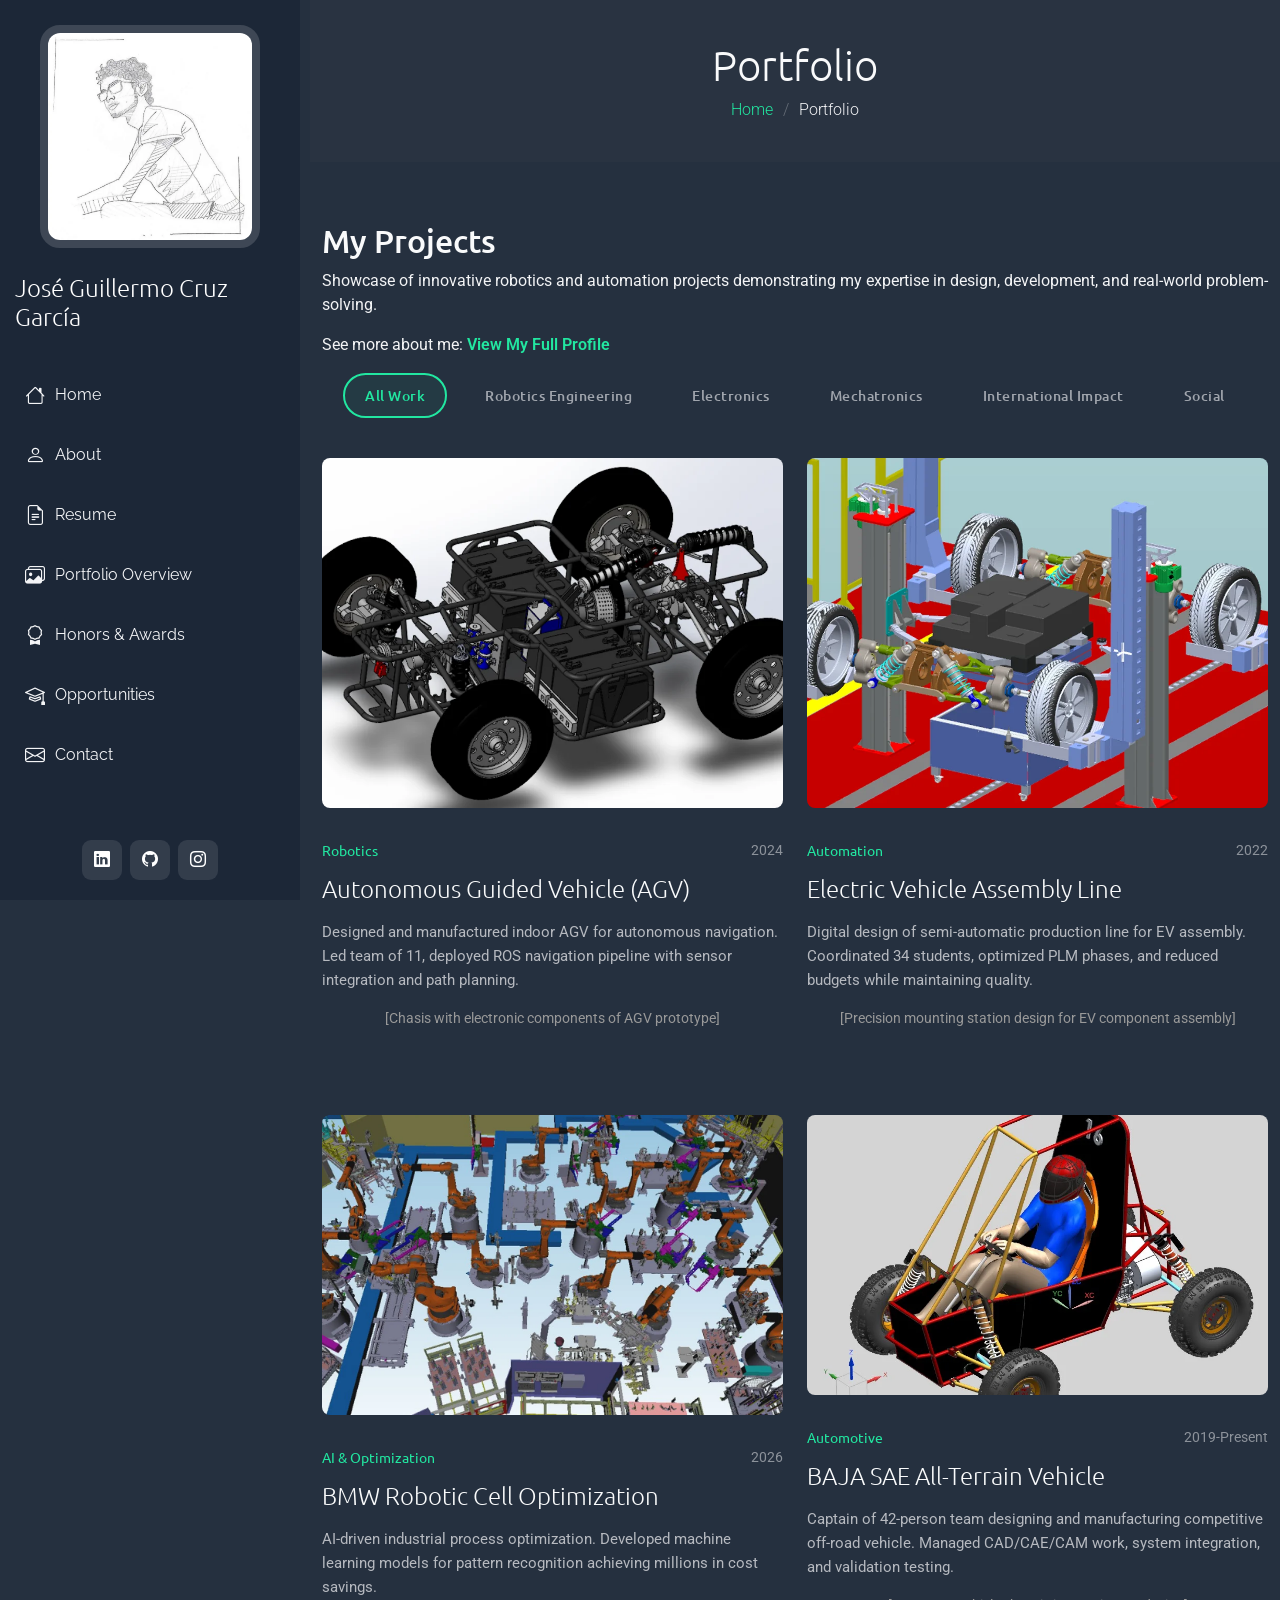
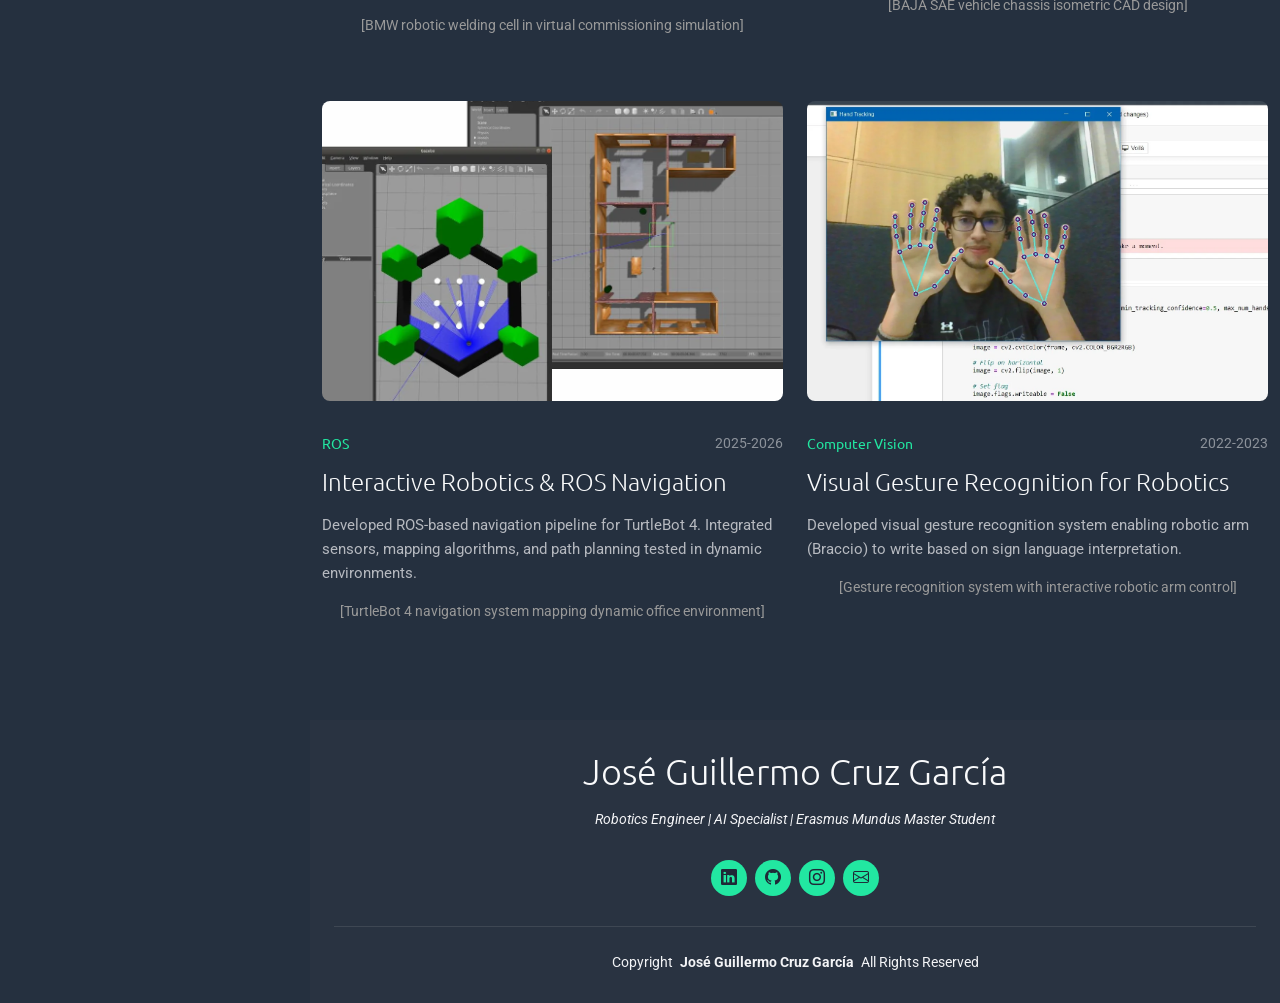
==== commit c4750ac6: "Update social media links and video section layout" ====
--- a/portfolio-details.html
+++ b/portfolio-details.html
@@ -48,9 +48,9 @@
     </nav>
 
     <div class="social-links text-center">
-      <a href="#" class="linkedin"><i class="bi bi-linkedin"></i></a>
-      <a href="#" class="github"><i class="bi bi-github"></i></a>
-      <a href="#" class="instagram"><i class="bi bi-instagram"></i></a>
+      <a href="https://www.linkedin.com/in/joseguillermocruzgarcia36a85719a/?lipi=urn%3Ali%3Apage%3Ad_flagship3_profile_view_base_contact_details%3BCsJ8fkwVSai%2BfXgGgVtv5Q%3D%3D" target="_blank" class="linkedin"><i class="bi bi-linkedin"></i></a>
+      <a href="https://github.com/MemoCruz01" target="_blank" class="github"><i class="bi bi-github"></i></a>
+      <a href="https://www.instagram.com/memocruz_01/" target="_blank" class="instagram"><i class="bi bi-instagram"></i></a>
     </div>
   </header>
 
@@ -247,9 +247,10 @@
       <h3 class="sitename">José Guillermo Cruz García</h3>
       <p>Robotics Engineer | AI Specialist | Erasmus Mundus Master Student</p>
       <div class="social-links d-flex justify-content-center">
-        <a href="" title="LinkedIn"><i class="bi bi-linkedin"></i></a>
-        <a href="" title="GitHub"><i class="bi bi-github"></i></a>
-        <a href="" title="Instagram"><i class="bi bi-instagram"></i></a>
+        <a href="https://www.linkedin.com/in/joseguillermocruzgarcia36a85719a/?lipi=urn%3Ali%3Apage%3Ad_flagship3_profile_view_base_contact_details%3BCsJ8fkwVSai%2BfXgGgVtv5Q%3D%3D" target="_blank" title="LinkedIn"><i class="bi bi-linkedin"></i></a>
+        <a href="https://github.com/MemoCruz01" target="_blank" title="GitHub"><i class="bi bi-github"></i></a>
+        <a href="https://www.instagram.com/memocruz_01/" target="_blank" title="Instagram"><i class="bi bi-instagram"></i></a>
+        <a href="mailto:ing.jose.cruzg@gmail.com" title="Email"><i class="bi bi-envelope"></i></a>
       </div>
       <div class="container">
         <div class="copyright">
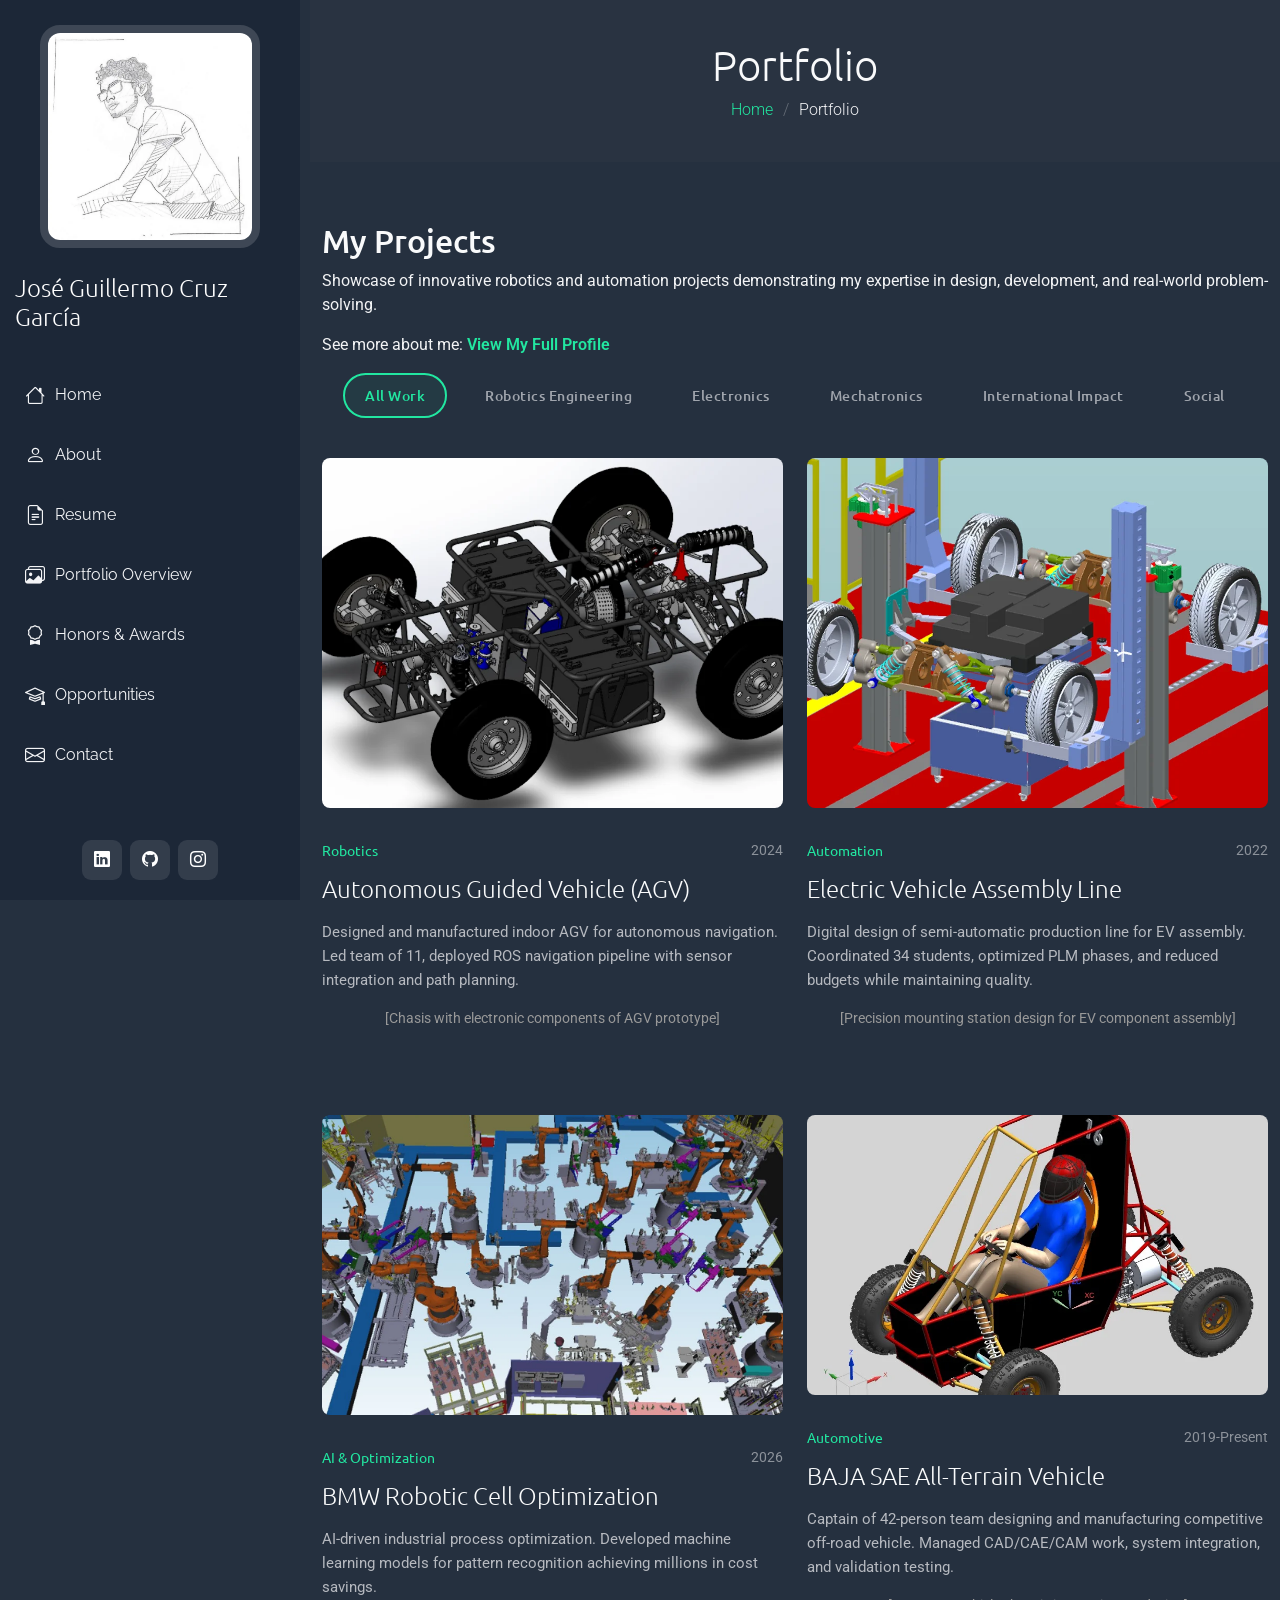
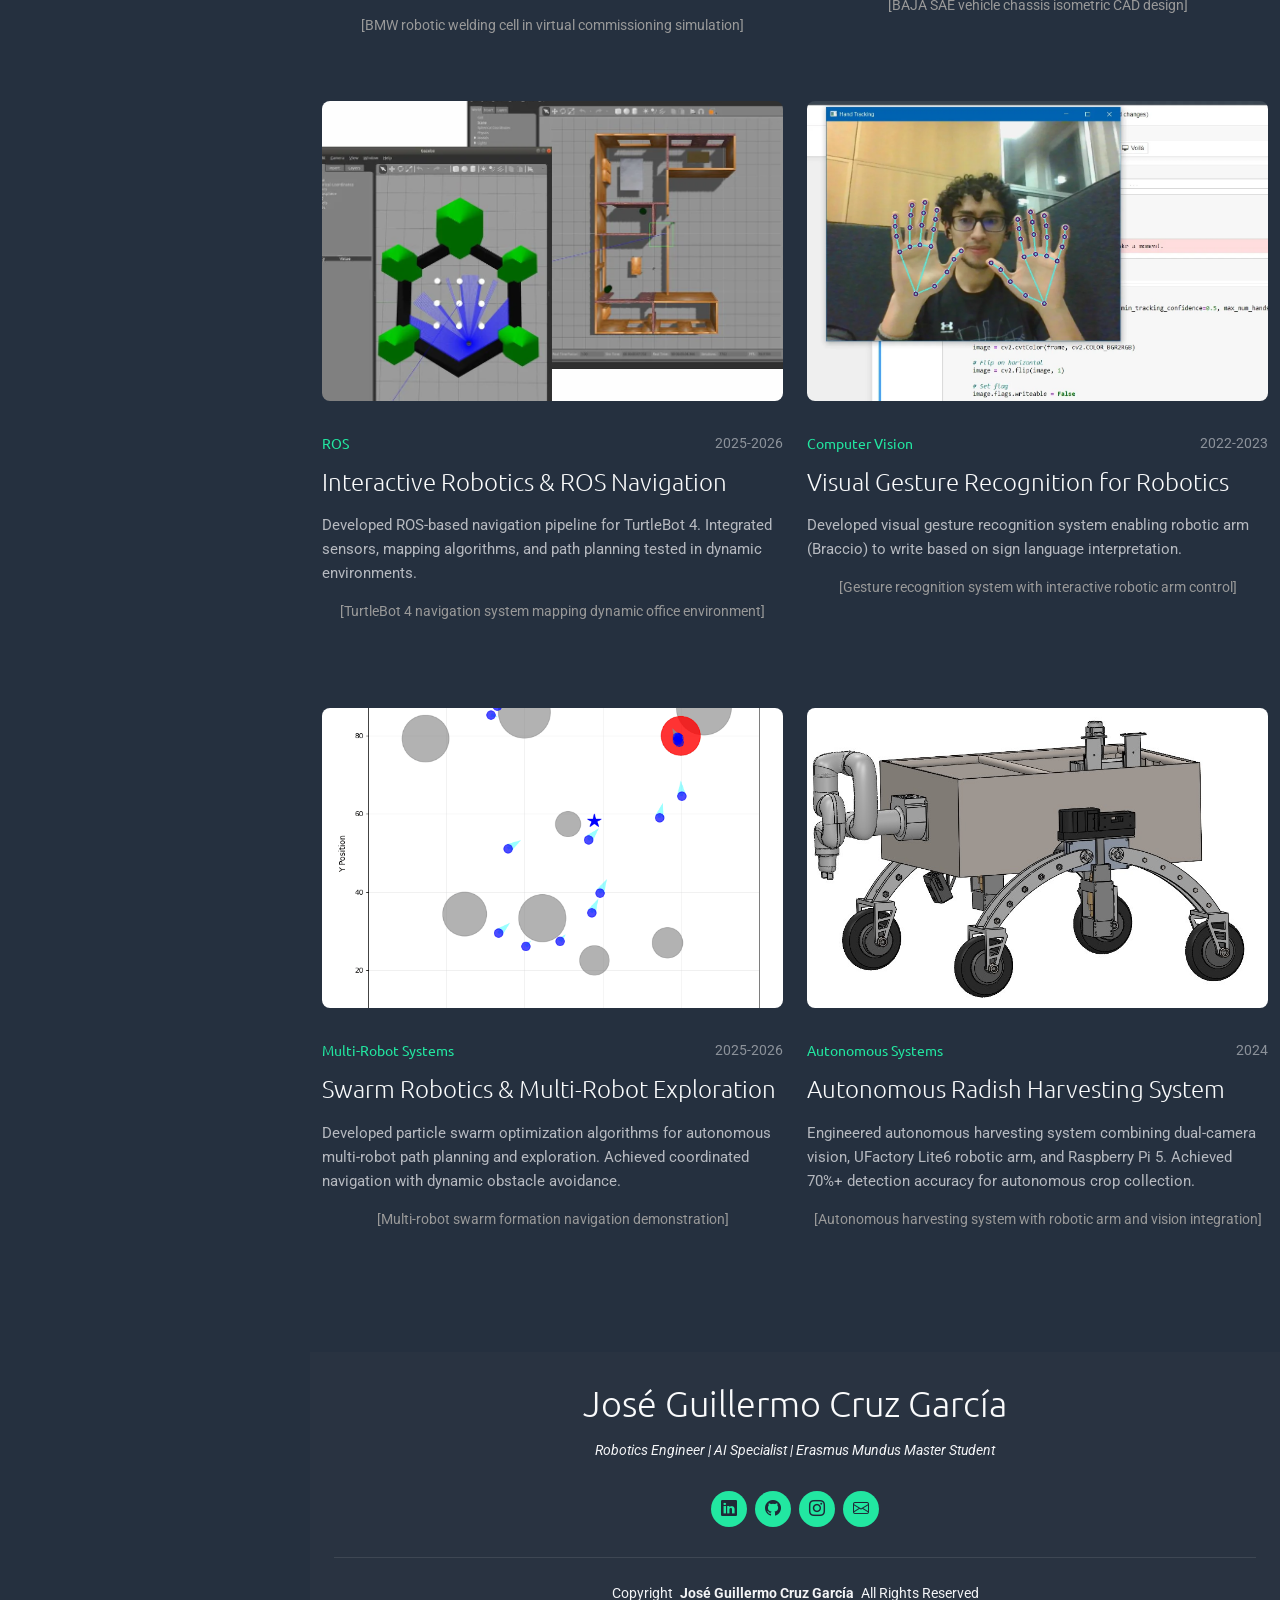
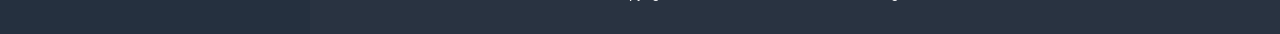
==== commit 3f43eca7: "Fix portfolio navigation, filters, and update favicon - Fixed corrupted CSS file (project-navigator." ====
--- a/portfolio-details.html
+++ b/portfolio-details.html
@@ -7,7 +7,7 @@
   <title>Portfolio - José Guillermo Cruz García</title>
   <meta name="description" content="Browse my robotics and automation projects with interactive filtering">
 
-  <link href="assets/img/favicon.png" rel="icon">
+  <link href="assets/img/FWorld_Icon.png" rel="icon">
   <link href="assets/img/apple-touch-icon.png" rel="apple-touch-icon">
   <link href="https://fonts.googleapis.com" rel="preconnect">
   <link href="https://fonts.gstatic.com" rel="preconnect" crossorigin>
@@ -40,7 +40,7 @@
         <li><a href="index.html#hero"><i class="bi bi-house navicon"></i>Home</a></li>
         <li><a href="index.html#about"><i class="bi bi-person navicon"></i> About</a></li>
         <li><a href="index.html#resume"><i class="bi bi-file-earmark-text navicon"></i> Resume</a></li>
-        <li><a href="index.html#portfolio"><i class="bi bi-images navicon"></i> Portfolio Overview</a></li>
+        <li><a href="portfolio-details.html#portfolio-section"><i class="bi bi-images navicon"></i> Portfolio Overview</a></li>
         <li><a href="index.html#honours"><i class="bi bi-award navicon"></i> Honors & Awards</a></li>
         <li><a href="index.html#opportunities"><i class="bi bi-mortarboard navicon"></i> Opportunities</a></li>
         <li><a href="index.html#contact"><i class="bi bi-envelope navicon"></i> Contact</a></li>
@@ -231,6 +231,54 @@
                 <h3 class="portfolio-title">Visual Gesture Recognition for Robotics</h3>
                 <p class="portfolio-description">Developed visual gesture recognition system enabling robotic arm (Braccio) to write based on sign language interpretation.</p>
                 <p style="text-align: center; margin-top: 1rem; color: #999; font-size: 0.9rem;">[Gesture recognition system with interactive robotic arm control]</p>
+              </div>
+            </div>
+          </div>
+
+          <!-- Project 7: Swarm Robotics -->
+          <div class="col-lg-6 portfolio-item isotope-item filter-robotics filter-impact">
+            <div class="portfolio-card">
+              <div class="portfolio-image">
+                <img src="projects/Project-7-swarm-robotic-path-planning_n_exploration/Output1.png" class="img-fluid" alt="Swarm Robotics" loading="lazy">
+                <div class="portfolio-overlay">
+                  <div class="portfolio-actions">
+                    <a href="#" onclick="openImageModal('projects/Project-7-swarm-robotic-path-planning_n_exploration/Output1.png'); return false;" class="action-btn preview-btn" title="Swarm Robotics & Path Planning"><i class="bi bi-eye"></i></a>
+                    <a href="projects/Project-7-swarm-robotic-path-planning_n_exploration/project-7-swarm.html" class="action-btn details-btn" title="View Project"><i class="bi bi-arrow-up-right"></i></a>
+                  </div>
+                </div>
+              </div>
+              <div class="portfolio-content">
+                <div class="portfolio-meta">
+                  <span class="portfolio-category">Multi-Robot Systems</span>
+                  <span class="portfolio-year">2025-2026</span>
+                </div>
+                <h3 class="portfolio-title">Swarm Robotics & Multi-Robot Exploration</h3>
+                <p class="portfolio-description">Developed particle swarm optimization algorithms for autonomous multi-robot path planning and exploration. Achieved coordinated navigation with dynamic obstacle avoidance.</p>
+                <p style="text-align: center; margin-top: 1rem; color: #999; font-size: 0.9rem;">[Multi-robot swarm formation navigation demonstration]</p>
+              </div>
+            </div>
+          </div>
+
+          <!-- Project 8: Harvesting System -->
+          <div class="col-lg-6 portfolio-item isotope-item filter-robotics filter-mechatronics filter-electronics">
+            <div class="portfolio-card">
+              <div class="portfolio-image">
+                <img src="projects/project-8-harvesting-system/img/Rover_Horizontal.jpg" class="img-fluid" alt="Autonomous Harvesting" loading="lazy">
+                <div class="portfolio-overlay">
+                  <div class="portfolio-actions">
+                    <a href="#" onclick="openImageModal('projects/project-8-harvesting-system/img/Rover_Horizontal.jpg'); return false;" class="action-btn preview-btn" title="Autonomous Harvesting System"><i class="bi bi-eye"></i></a>
+                    <a href="projects/project-8-harvesting-system/project-8-harvesting.html" class="action-btn details-btn" title="View Project"><i class="bi bi-arrow-up-right"></i></a>
+                  </div>
+                </div>
+              </div>
+              <div class="portfolio-content">
+                <div class="portfolio-meta">
+                  <span class="portfolio-category">Autonomous Systems</span>
+                  <span class="portfolio-year">2024</span>
+                </div>
+                <h3 class="portfolio-title">Autonomous Radish Harvesting System</h3>
+                <p class="portfolio-description">Engineered autonomous harvesting system combining dual-camera vision, UFactory Lite6 robotic arm, and Raspberry Pi 5. Achieved 70%+ detection accuracy for autonomous crop collection.</p>
+                <p style="text-align: center; margin-top: 1rem; color: #999; font-size: 0.9rem;">[Autonomous harvesting system with robotic arm and vision integration]</p>
               </div>
             </div>
           </div>
--- a/assets/css/main.css
+++ b/assets/css/main.css
@@ -3069,7 +3069,7 @@
 .portfolio-details .visual-showcase .showcase-gallery .gallery-item img {
   width: 100%;
   height: 100%;
-  object-fit: cover;
+  object-fit: contain;
   transition: transform 0.5s ease;
 }
 
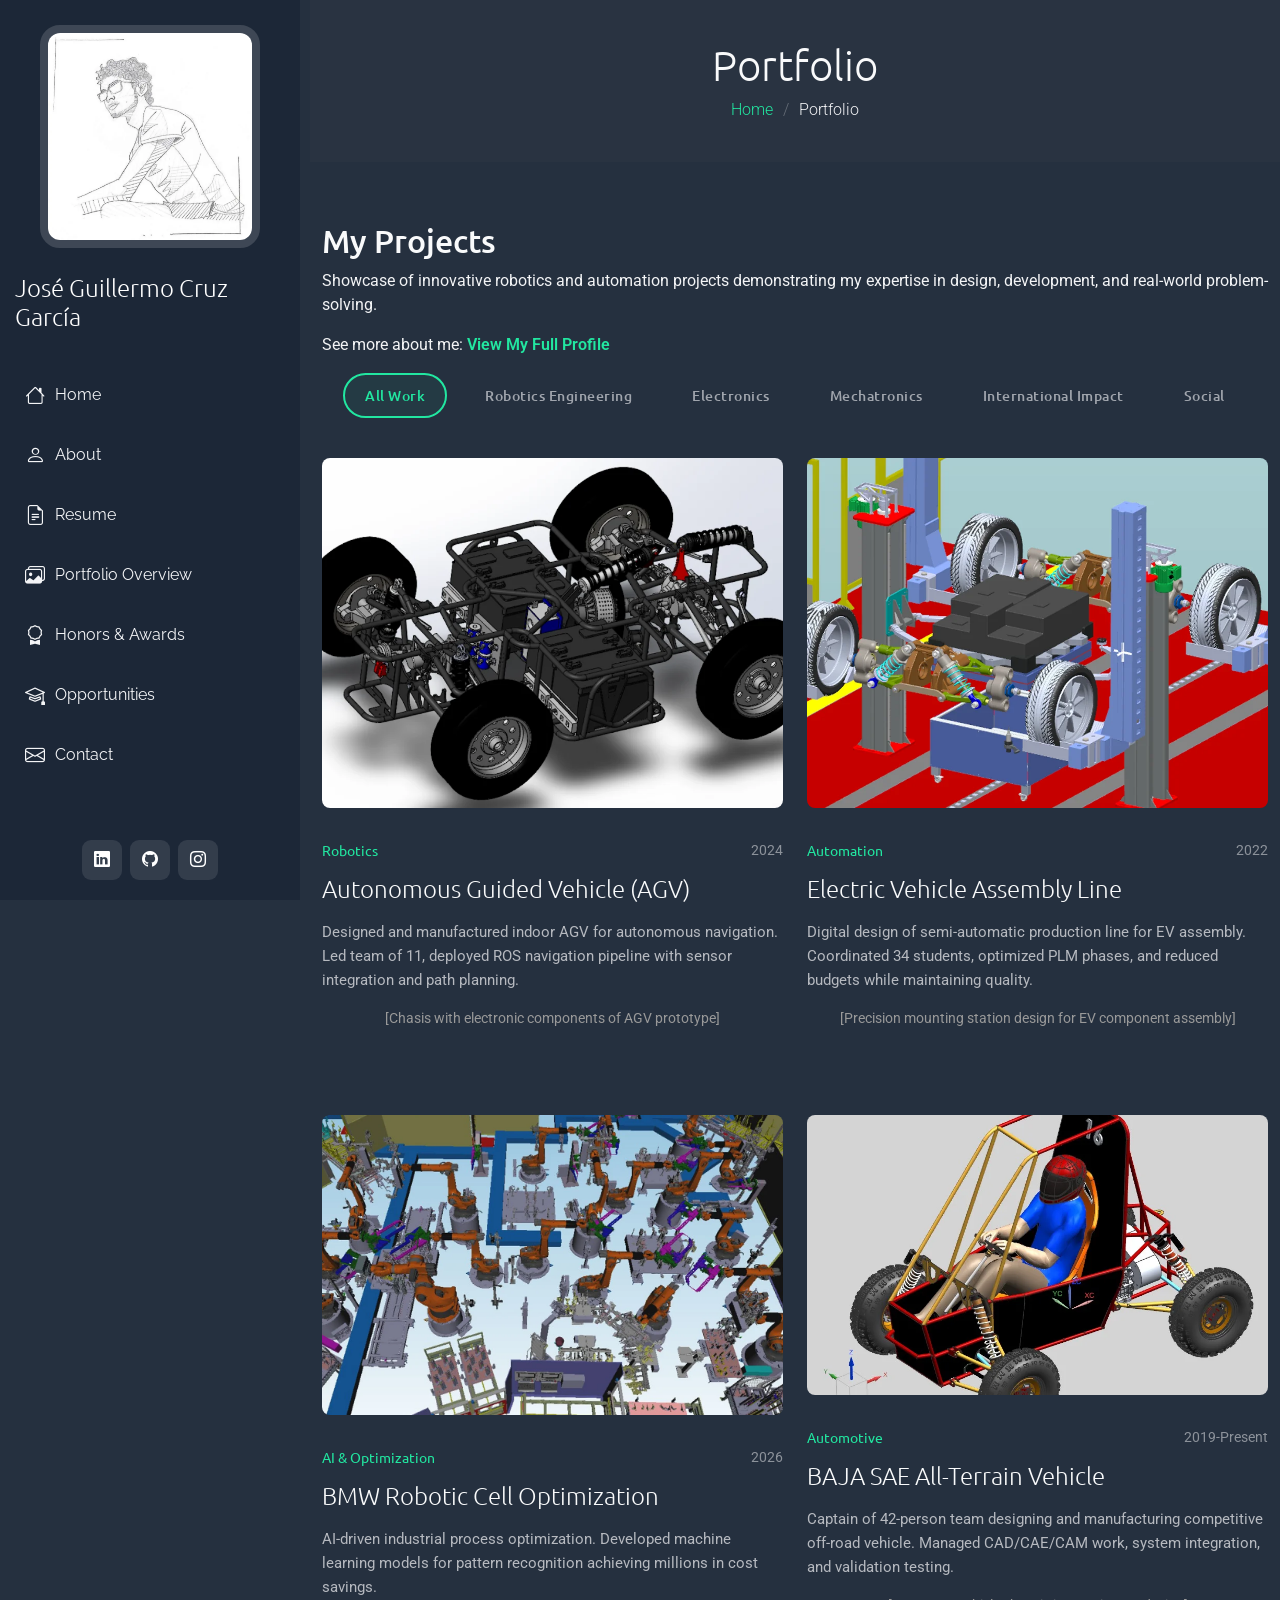
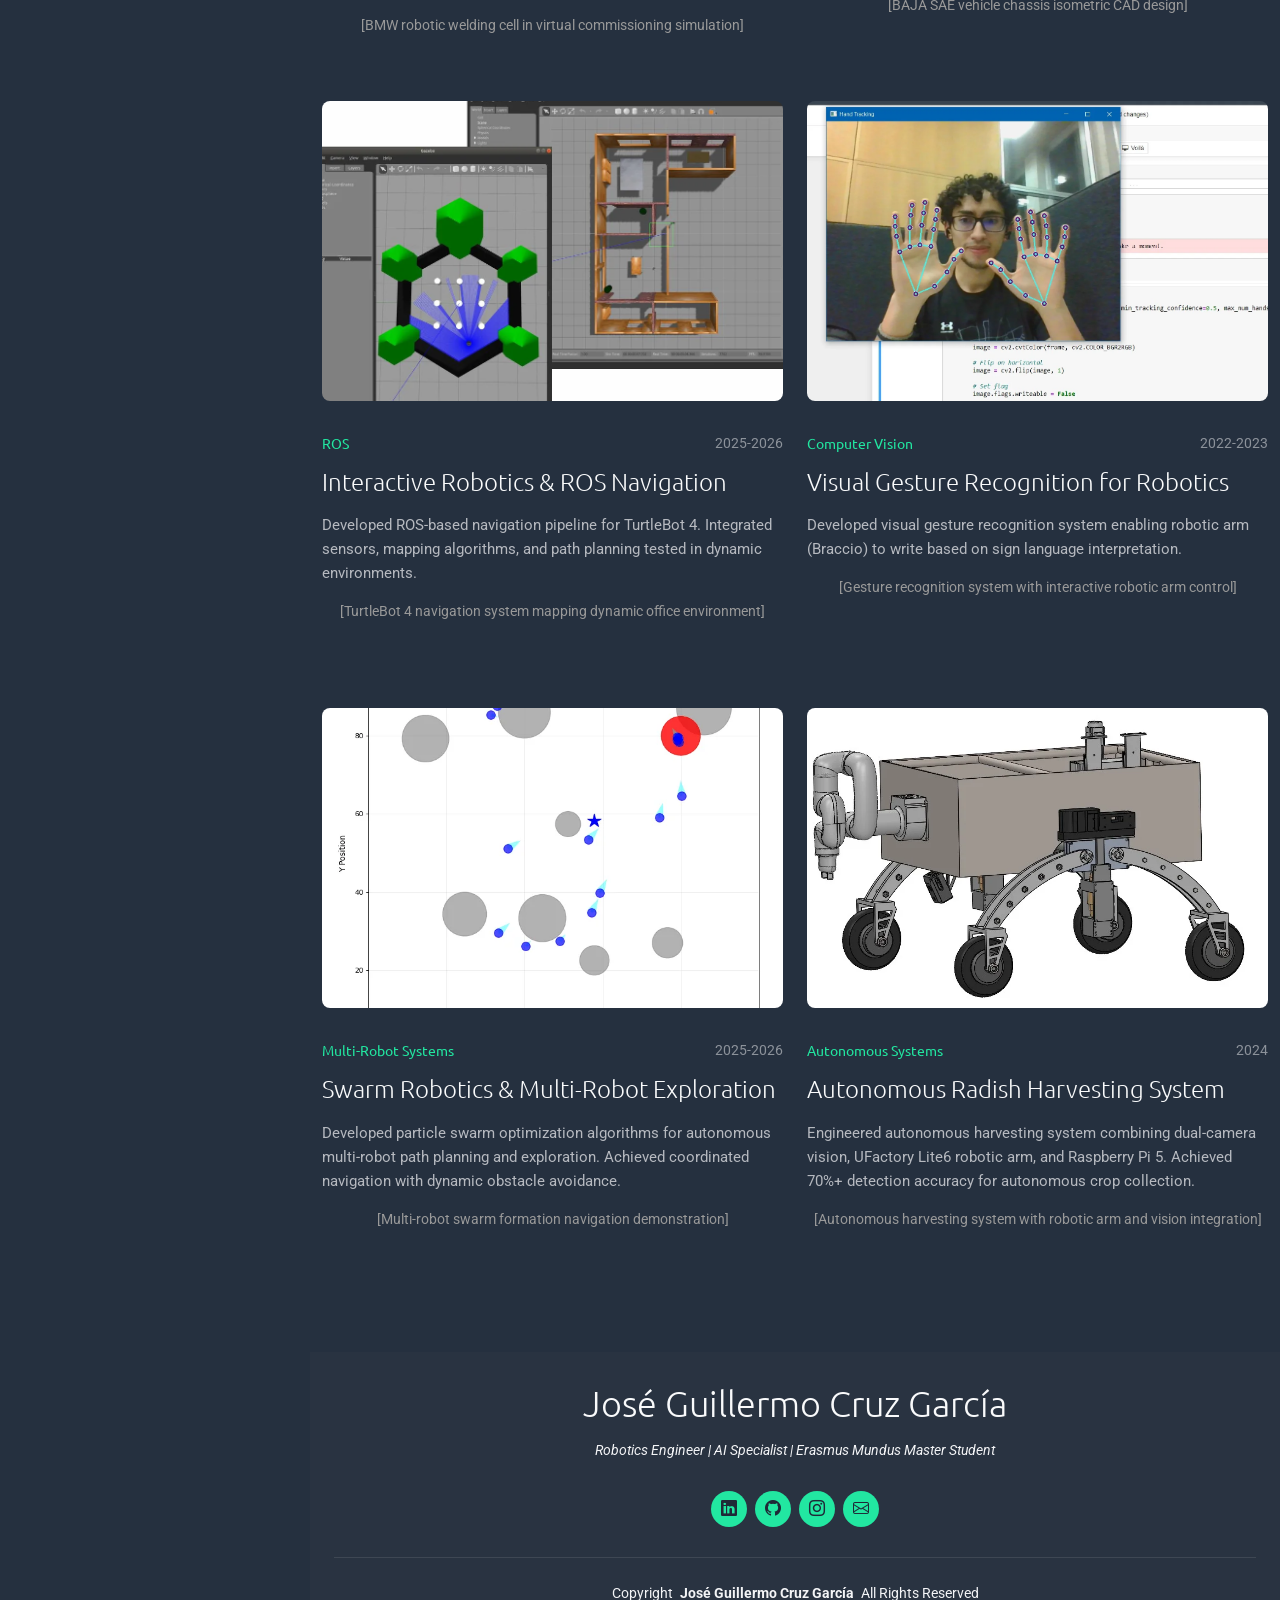
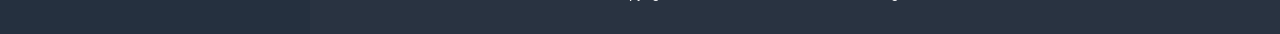
==== commit 8cf06805: "Optimize images: Convert 37 files from PNG/JPG to WebP format - Converted all portfolio images to We" ====
--- a/portfolio-details.html
+++ b/portfolio-details.html
@@ -239,10 +239,10 @@
           <div class="col-lg-6 portfolio-item isotope-item filter-robotics filter-impact">
             <div class="portfolio-card">
               <div class="portfolio-image">
-                <img src="projects/Project-7-swarm-robotic-path-planning_n_exploration/Output1.png" class="img-fluid" alt="Swarm Robotics" loading="lazy">
-                <div class="portfolio-overlay">
-                  <div class="portfolio-actions">
-                    <a href="#" onclick="openImageModal('projects/Project-7-swarm-robotic-path-planning_n_exploration/Output1.png'); return false;" class="action-btn preview-btn" title="Swarm Robotics & Path Planning"><i class="bi bi-eye"></i></a>
+                <img src="projects/Project-7-swarm-robotic-path-planning_n_exploration/Output1.webp" class="img-fluid" alt="Swarm Robotics" loading="lazy">
+                <div class="portfolio-overlay">
+                  <div class="portfolio-actions">
+                    <a href="#" onclick="openImageModal('projects/Project-7-swarm-robotic-path-planning_n_exploration/Output1.webp'); return false;" class="action-btn preview-btn" title="Swarm Robotics & Path Planning"><i class="bi bi-eye"></i></a>
                     <a href="projects/Project-7-swarm-robotic-path-planning_n_exploration/project-7-swarm.html" class="action-btn details-btn" title="View Project"><i class="bi bi-arrow-up-right"></i></a>
                   </div>
                 </div>
@@ -263,10 +263,10 @@
           <div class="col-lg-6 portfolio-item isotope-item filter-robotics filter-mechatronics filter-electronics">
             <div class="portfolio-card">
               <div class="portfolio-image">
-                <img src="projects/project-8-harvesting-system/img/Rover_Horizontal.jpg" class="img-fluid" alt="Autonomous Harvesting" loading="lazy">
-                <div class="portfolio-overlay">
-                  <div class="portfolio-actions">
-                    <a href="#" onclick="openImageModal('projects/project-8-harvesting-system/img/Rover_Horizontal.jpg'); return false;" class="action-btn preview-btn" title="Autonomous Harvesting System"><i class="bi bi-eye"></i></a>
+                  <img src="projects/project-8-harvesting-system/img/Rover_Horizontal.webp" class="img-fluid" alt="Autonomous Harvesting" loading="lazy">
+                <div class="portfolio-overlay">
+                  <div class="portfolio-actions">
+                    <a href="#" onclick="openImageModal('projects/project-8-harvesting-system/img/Rover_Horizontal.webp'); return false;" class="action-btn preview-btn" title="Autonomous Harvesting System"><i class="bi bi-eye"></i></a>
                     <a href="projects/project-8-harvesting-system/project-8-harvesting.html" class="action-btn details-btn" title="View Project"><i class="bi bi-arrow-up-right"></i></a>
                   </div>
                 </div>
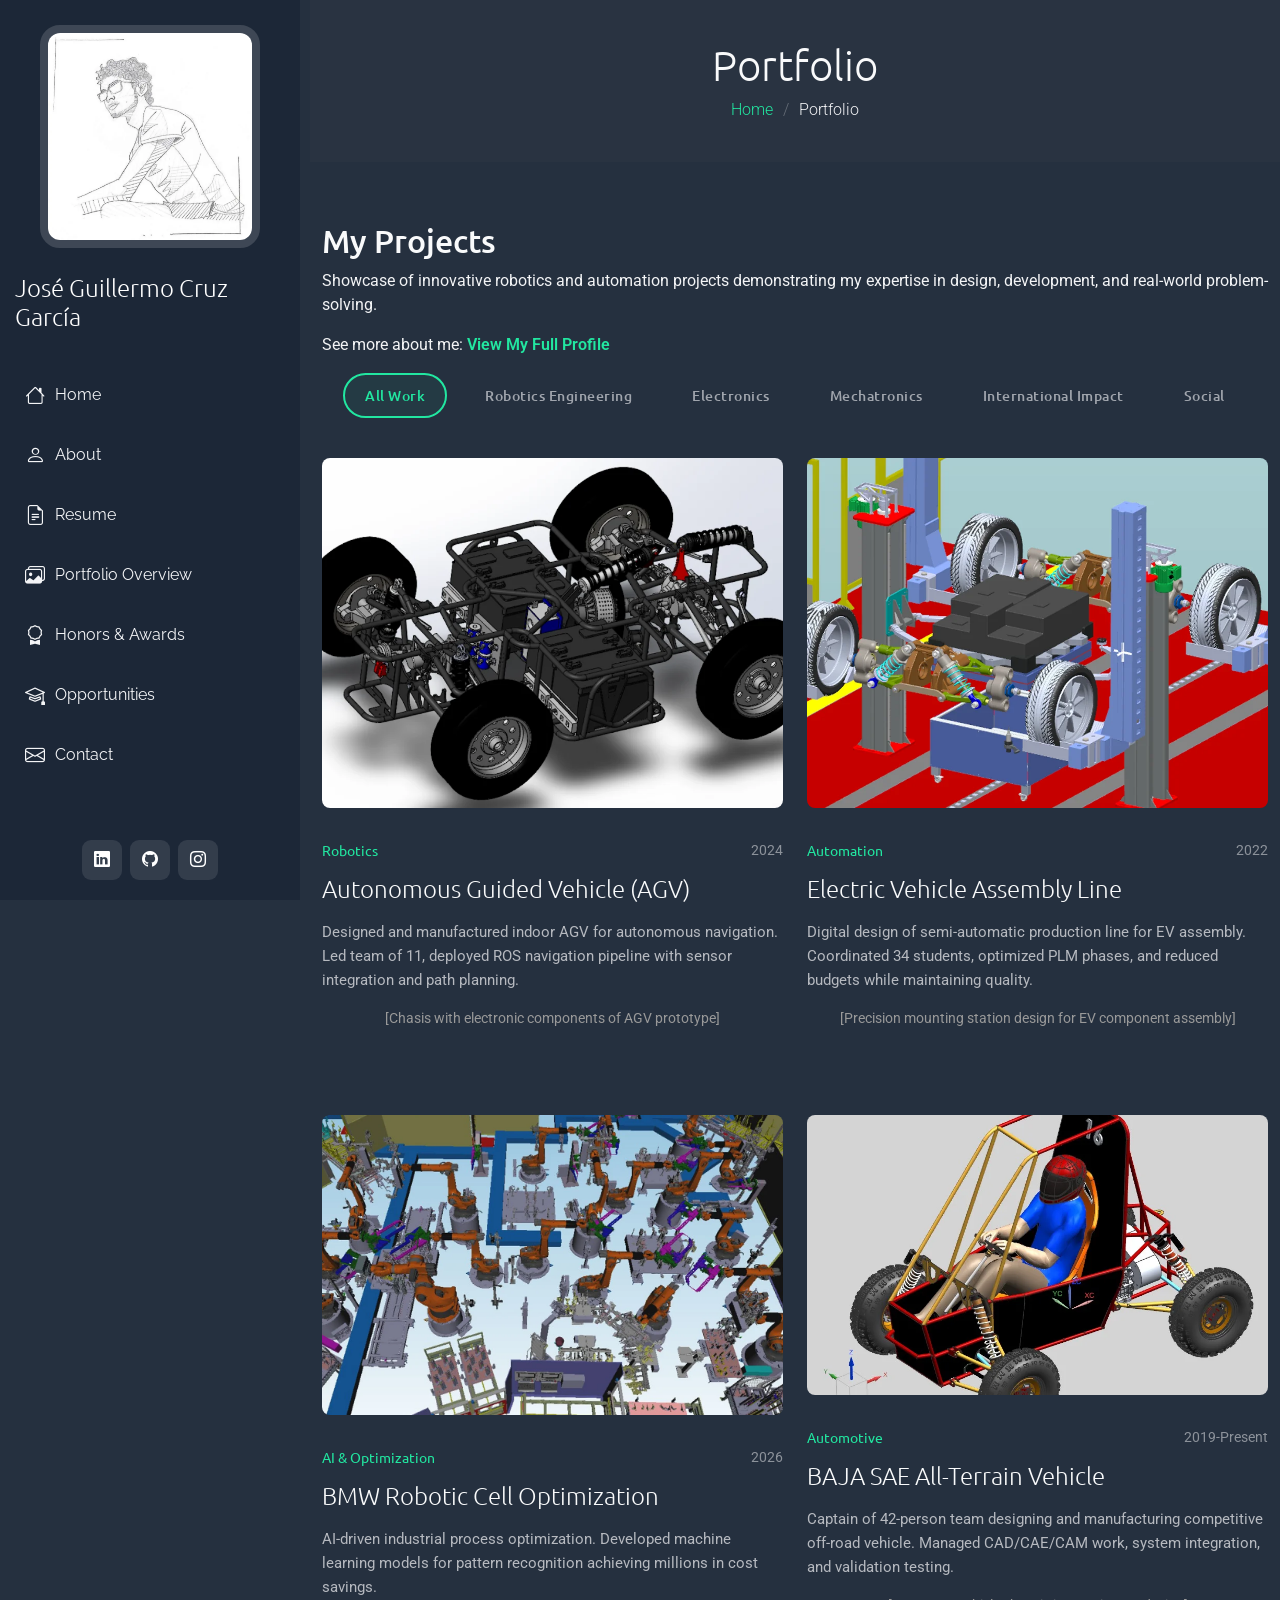
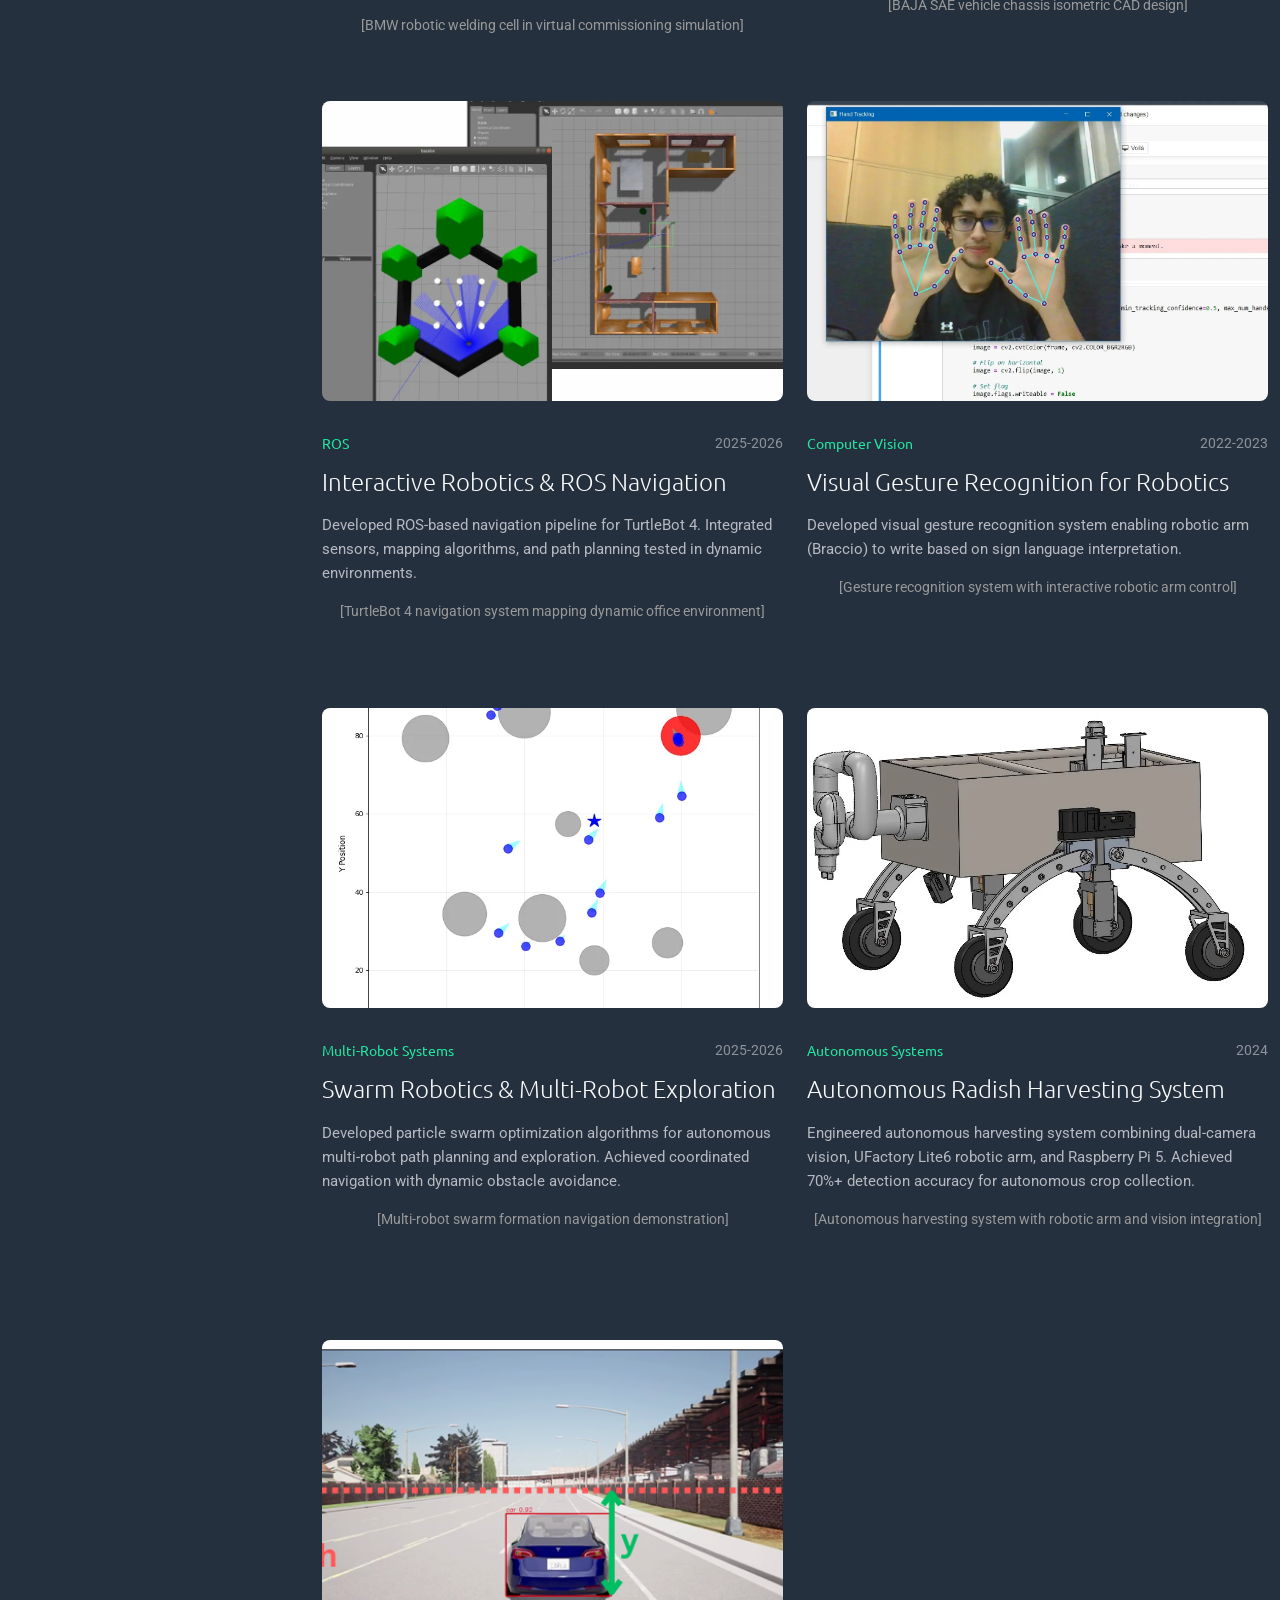
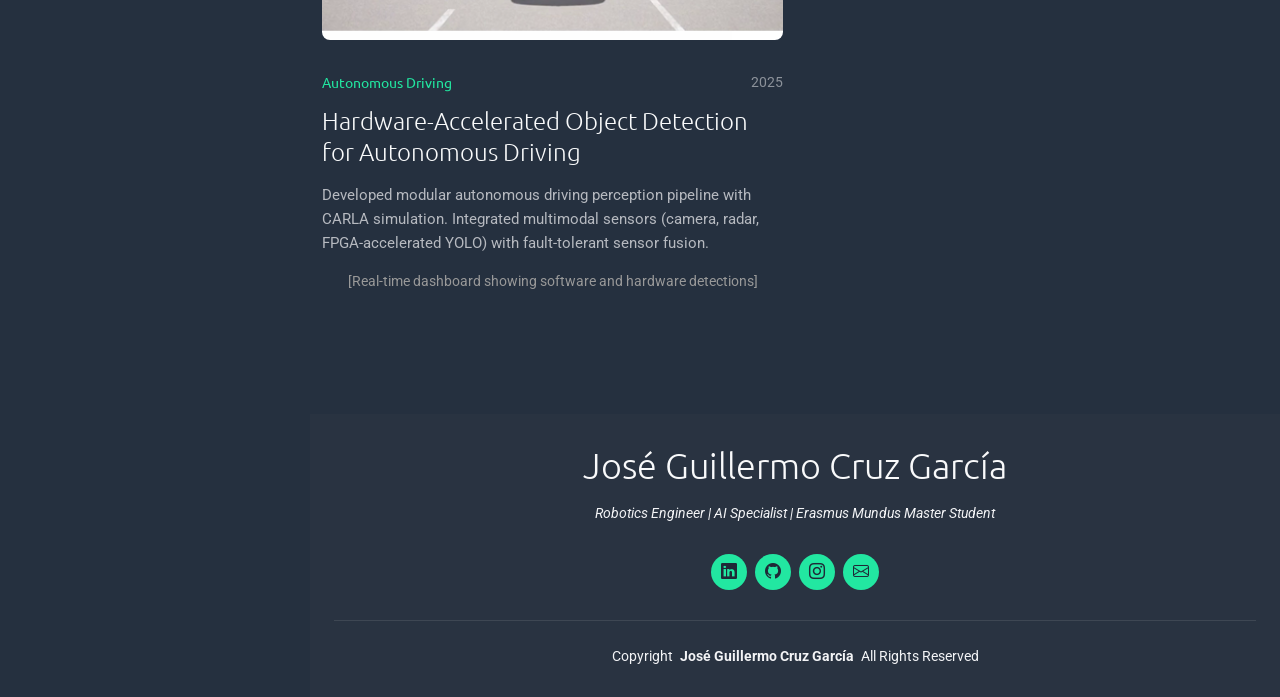
==== commit 279e19c3: "Add Project 9: Hardware-Accelerated Object Detection for Autonomous Driving in CARLA Simulator - Cre" ====
--- a/portfolio-details.html
+++ b/portfolio-details.html
@@ -279,6 +279,30 @@
                 <h3 class="portfolio-title">Autonomous Radish Harvesting System</h3>
                 <p class="portfolio-description">Engineered autonomous harvesting system combining dual-camera vision, UFactory Lite6 robotic arm, and Raspberry Pi 5. Achieved 70%+ detection accuracy for autonomous crop collection.</p>
                 <p style="text-align: center; margin-top: 1rem; color: #999; font-size: 0.9rem;">[Autonomous harvesting system with robotic arm and vision integration]</p>
+              </div>
+            </div>
+          </div>
+
+          <!-- Project 9: CARLA Autonomous Driving -->
+          <div class="col-lg-6 portfolio-item isotope-item filter-robotics filter-electronics filter-impact">
+            <div class="portfolio-card">
+              <div class="portfolio-image">
+                <img src="projects/project-9-carla-autonomous-driving/img/Carla Autonomous Driving System Showcase.png" class="img-fluid" alt="Autonomous Driving with CARLA" loading="lazy">
+                <div class="portfolio-overlay">
+                  <div class="portfolio-actions">
+                    <a href="#" onclick="openImageModal('projects/project-9-carla-autonomous-driving/img/Carla Autonomous Driving System Showcase.png'); return false;" class="action-btn preview-btn" title="Hardware-Accelerated Object Detection for Autonomous Driving"><i class="bi bi-eye"></i></a>
+                    <a href="projects/project-9-carla-autonomous-driving/project-9-carla.html" class="action-btn details-btn" title="View Project"><i class="bi bi-arrow-up-right"></i></a>
+                  </div>
+                </div>
+              </div>
+              <div class="portfolio-content">
+                <div class="portfolio-meta">
+                  <span class="portfolio-category">Autonomous Driving</span>
+                  <span class="portfolio-year">2025</span>
+                </div>
+                <h3 class="portfolio-title">Hardware-Accelerated Object Detection for Autonomous Driving</h3>
+                <p class="portfolio-description">Developed modular autonomous driving perception pipeline with CARLA simulation. Integrated multimodal sensors (camera, radar, FPGA-accelerated YOLO) with fault-tolerant sensor fusion.</p>
+                <p style="text-align: center; margin-top: 1rem; color: #999; font-size: 0.9rem;">[Real-time dashboard showing software and hardware detections]</p>
               </div>
             </div>
           </div>
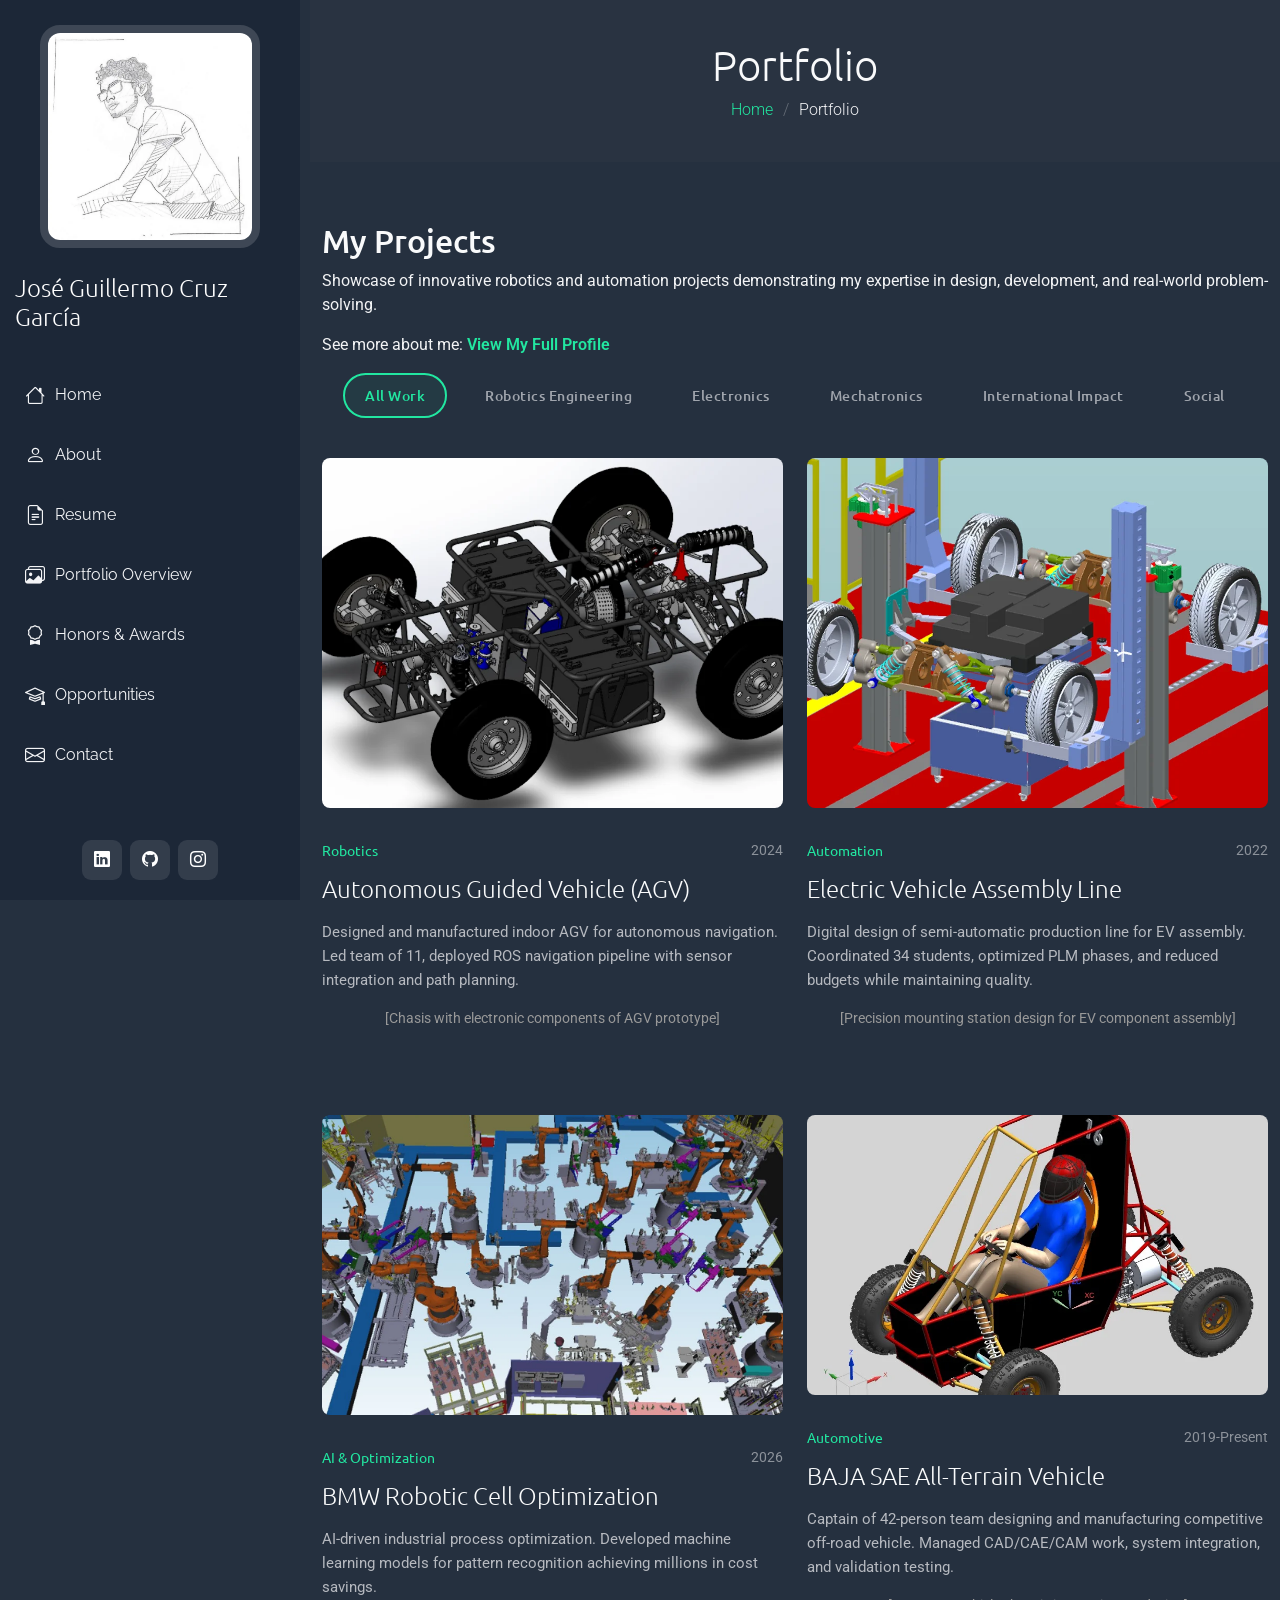
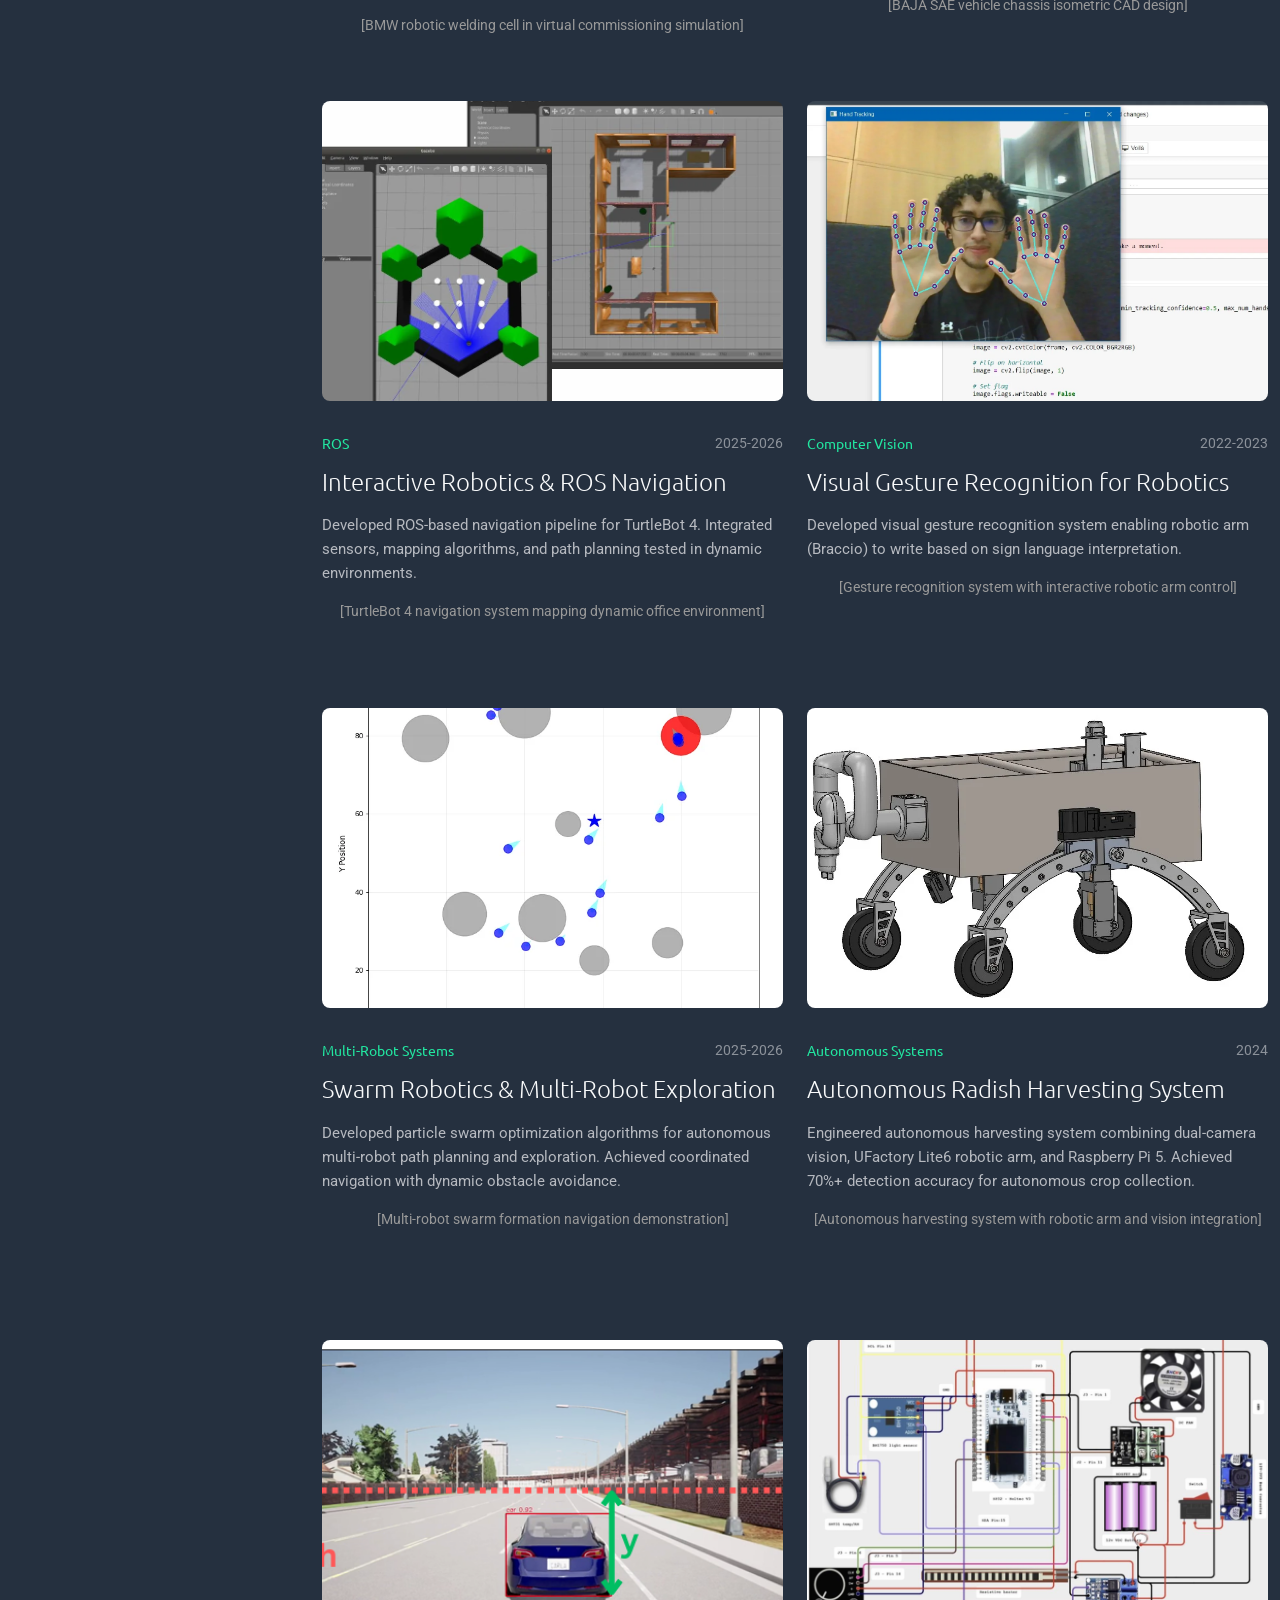
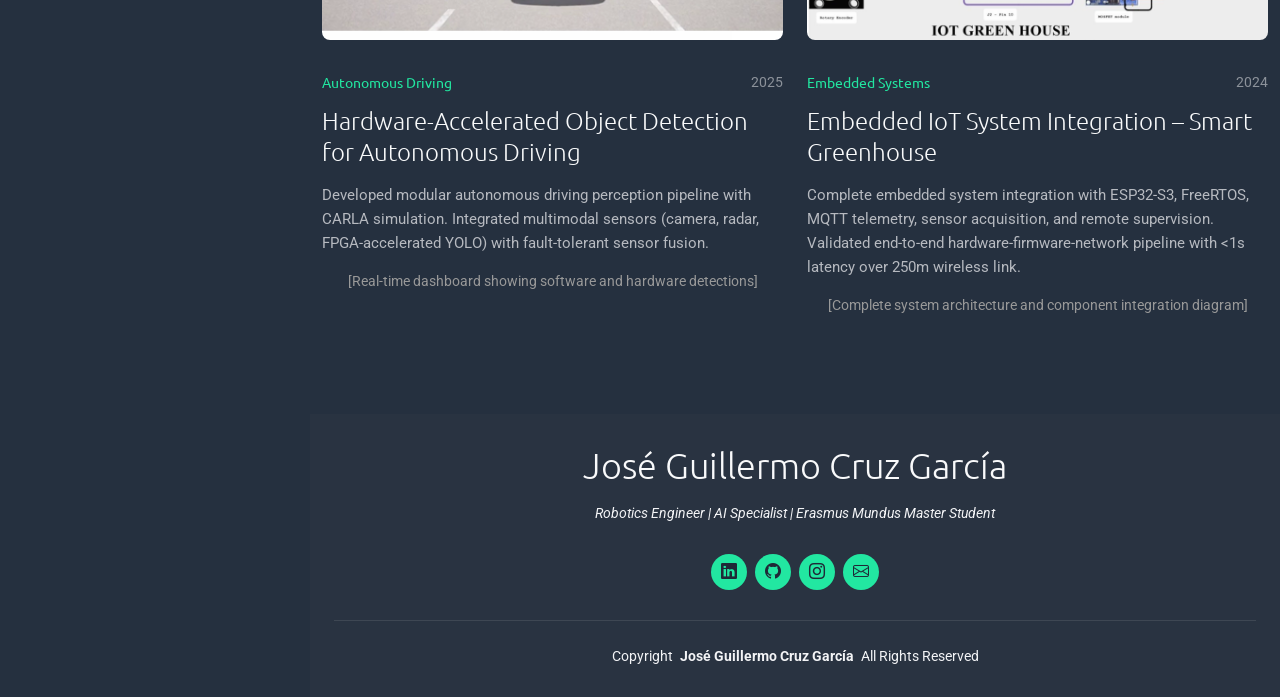
==== commit 20cac6b2: "Add Project 10: Embedded IoT System Integration & Validation – Smart Greenhouse - Created comprehens" ====
--- a/portfolio-details.html
+++ b/portfolio-details.html
@@ -303,6 +303,30 @@
                 <h3 class="portfolio-title">Hardware-Accelerated Object Detection for Autonomous Driving</h3>
                 <p class="portfolio-description">Developed modular autonomous driving perception pipeline with CARLA simulation. Integrated multimodal sensors (camera, radar, FPGA-accelerated YOLO) with fault-tolerant sensor fusion.</p>
                 <p style="text-align: center; margin-top: 1rem; color: #999; font-size: 0.9rem;">[Real-time dashboard showing software and hardware detections]</p>
+              </div>
+            </div>
+          </div>
+
+          <!-- Project 10: Smart Greenhouse IoT -->
+          <div class="col-lg-6 portfolio-item isotope-item filter-robotics filter-electronics filter-impact">
+            <div class="portfolio-card">
+              <div class="portfolio-image">
+                <img src="projects/project-10-greenhouse-iot/img/greenhouse-schematic-diagram.png" class="img-fluid" alt="Smart Greenhouse IoT System" loading="lazy">
+                <div class="portfolio-overlay">
+                  <div class="portfolio-actions">
+                    <a href="#" onclick="openImageModal('projects/project-10-greenhouse-iot/img/greenhouse-schematic-diagram.png'); return false;" class="action-btn preview-btn" title="Embedded IoT System Integration"><i class="bi bi-eye"></i></a>
+                    <a href="projects/project-10-greenhouse-iot/project-10-greenhouse.html" class="action-btn details-btn" title="View Project"><i class="bi bi-arrow-up-right"></i></a>
+                  </div>
+                </div>
+              </div>
+              <div class="portfolio-content">
+                <div class="portfolio-meta">
+                  <span class="portfolio-category">Embedded Systems</span>
+                  <span class="portfolio-year">2024</span>
+                </div>
+                <h3 class="portfolio-title">Embedded IoT System Integration – Smart Greenhouse</h3>
+                <p class="portfolio-description">Complete embedded system integration with ESP32-S3, FreeRTOS, MQTT telemetry, sensor acquisition, and remote supervision. Validated end-to-end hardware-firmware-network pipeline with &lt;1s latency over 250m wireless link.</p>
+                <p style="text-align: center; margin-top: 1rem; color: #999; font-size: 0.9rem;">[Complete system architecture and component integration diagram]</p>
               </div>
             </div>
           </div>
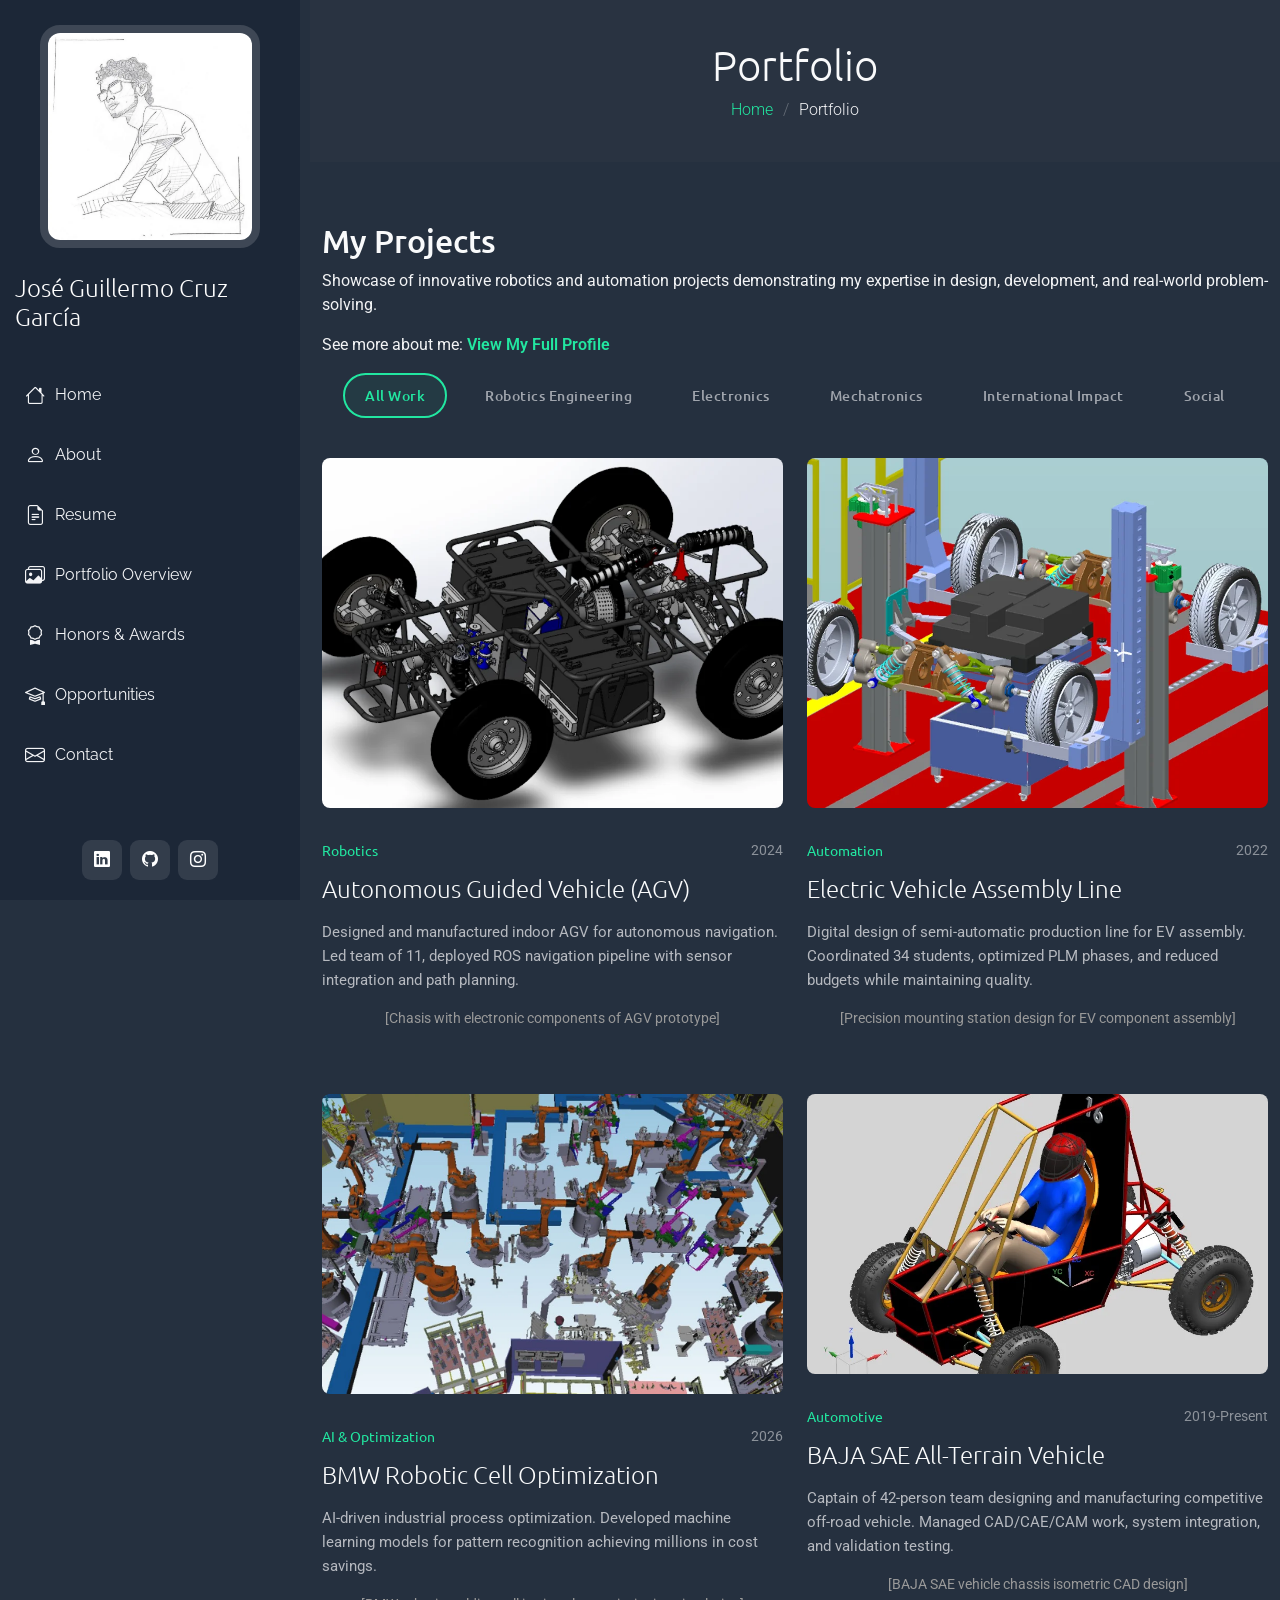
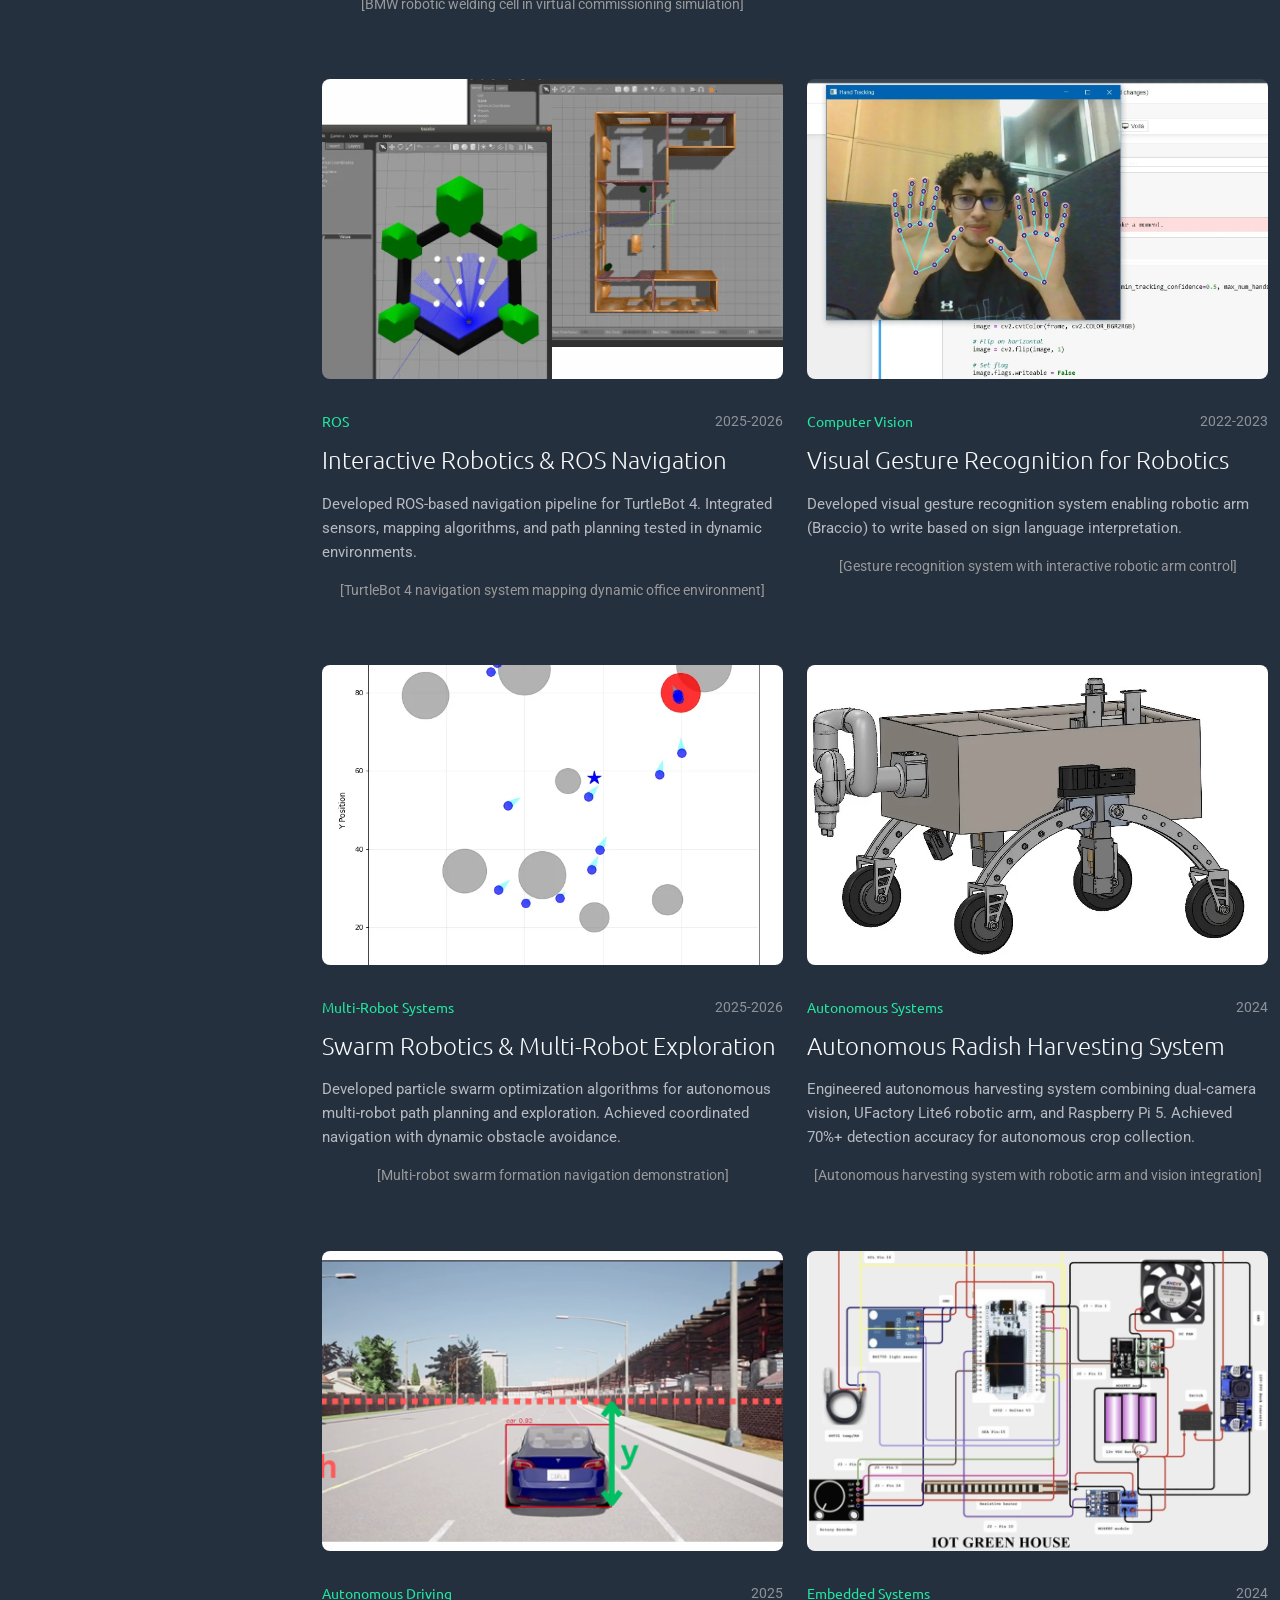
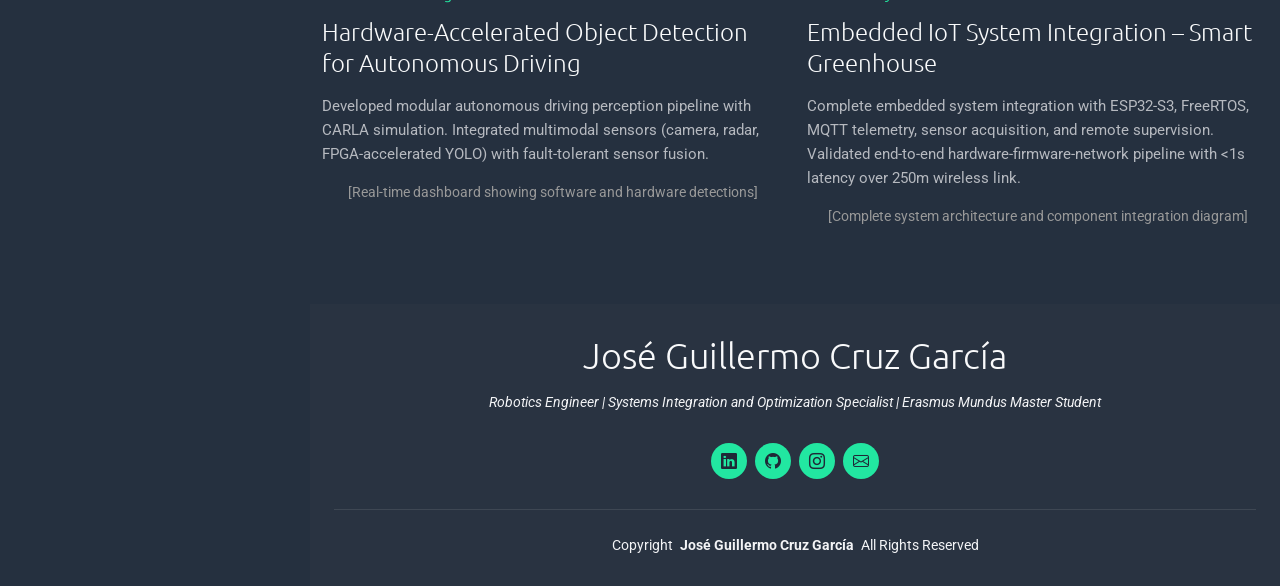
==== commit 65012088: "Update professional title: AI Specialist → Systems Integration and Optimization Specialist across al" ====
--- a/portfolio-details.html
+++ b/portfolio-details.html
@@ -341,7 +341,7 @@
   <footer id="footer" class="footer light-background">
     <div class="container">
       <h3 class="sitename">José Guillermo Cruz García</h3>
-      <p>Robotics Engineer | AI Specialist | Erasmus Mundus Master Student</p>
+      <p>Robotics Engineer | Systems Integration and Optimization Specialist | Erasmus Mundus Master Student</p>
       <div class="social-links d-flex justify-content-center">
         <a href="https://www.linkedin.com/in/joseguillermocruzgarcia36a85719a/?lipi=urn%3Ali%3Apage%3Ad_flagship3_profile_view_base_contact_details%3BCsJ8fkwVSai%2BfXgGgVtv5Q%3D%3D" target="_blank" title="LinkedIn"><i class="bi bi-linkedin"></i></a>
         <a href="https://github.com/MemoCruz01" target="_blank" title="GitHub"><i class="bi bi-github"></i></a>
--- a/assets/css/main.css
+++ b/assets/css/main.css
@@ -55,6 +55,33 @@
 /* Smooth scroll */
 :root {
   scroll-behavior: smooth;
+}
+
+/* Custom Scrollbar Styling - Aesthetic Enhancement */
+::-webkit-scrollbar {
+  width: 12px;
+  height: 12px;
+}
+
+::-webkit-scrollbar-track {
+  background: var(--background-color);
+}
+
+::-webkit-scrollbar-thumb {
+  background: var(--accent-color);
+  border-radius: 6px;
+  border: 2px solid var(--background-color);
+  transition: background 0.3s ease;
+}
+
+::-webkit-scrollbar-thumb:hover {
+  background: color-mix(in srgb, var(--accent-color), transparent 20%);
+}
+
+/* Firefox Scrollbar */
+* {
+  scrollbar-color: var(--accent-color) var(--background-color);
+  scrollbar-width: thin;
 }
 
 /*--------------------------------------------------------------
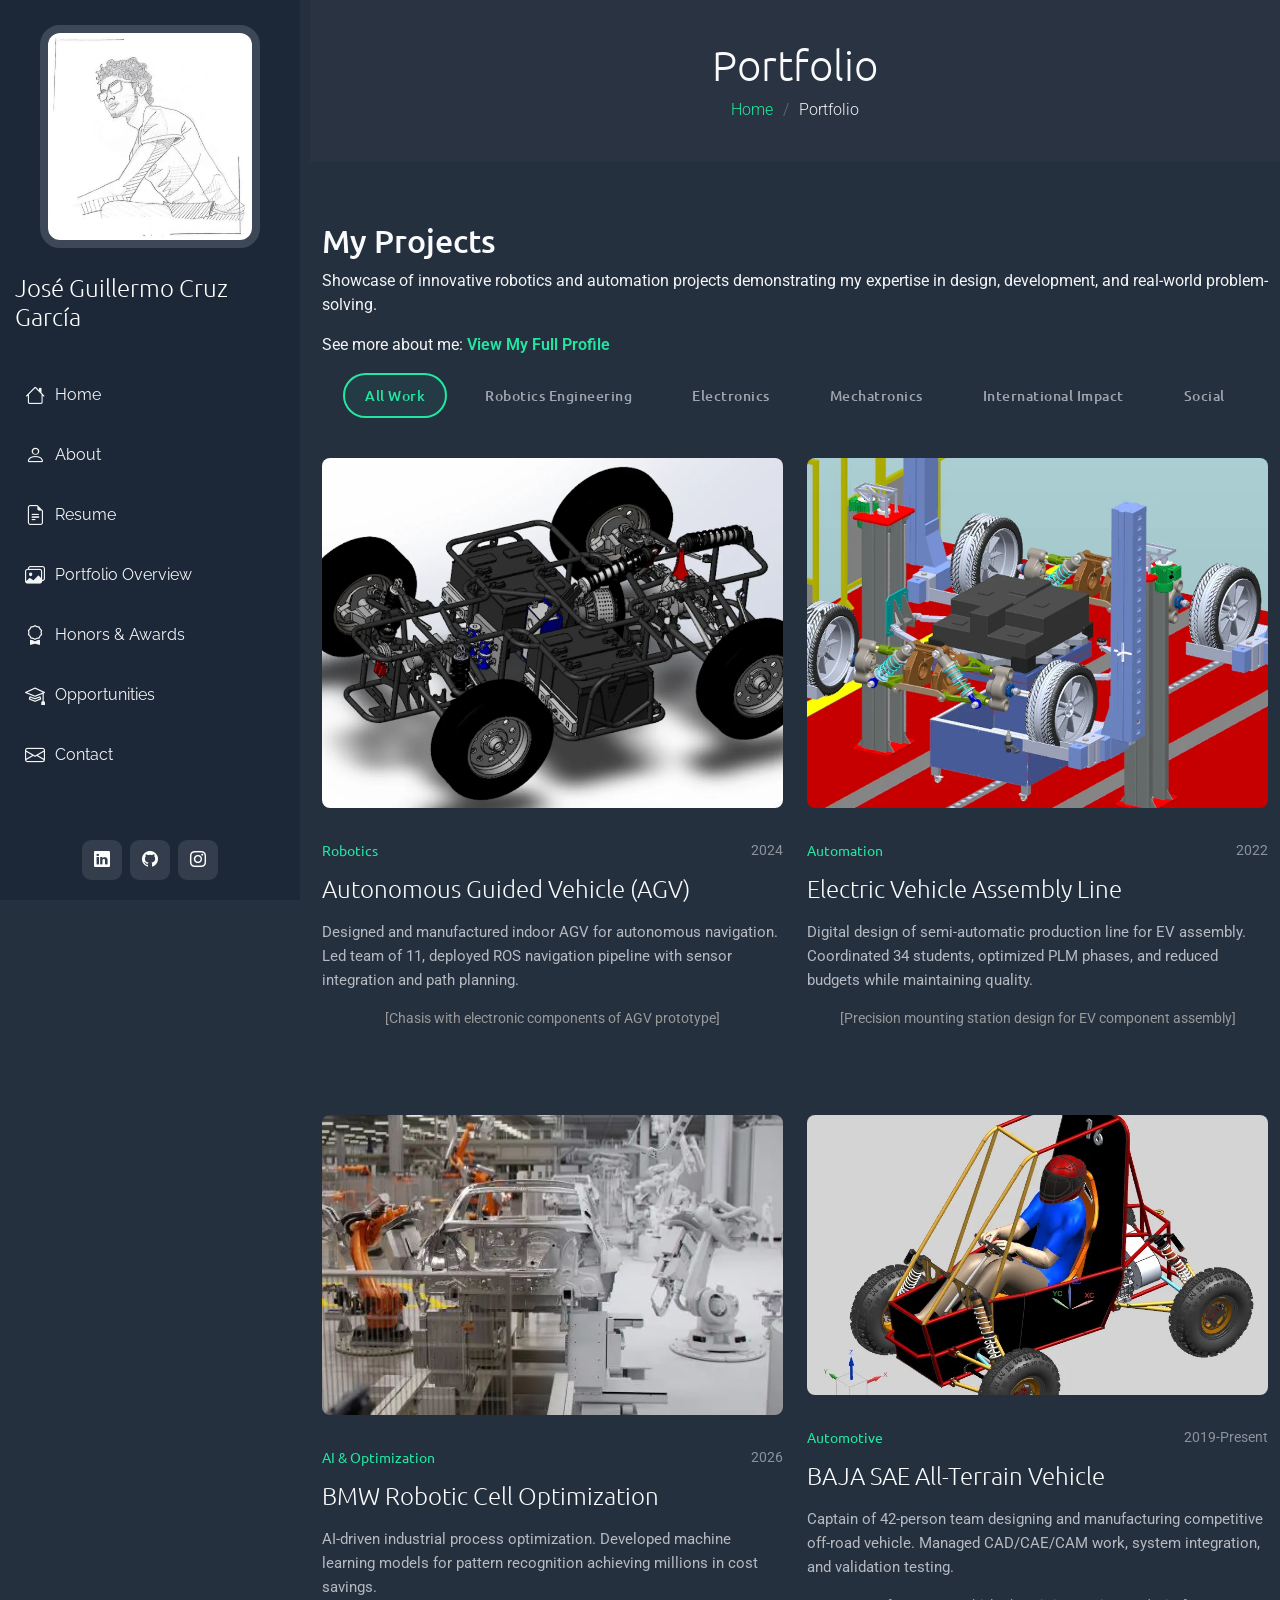
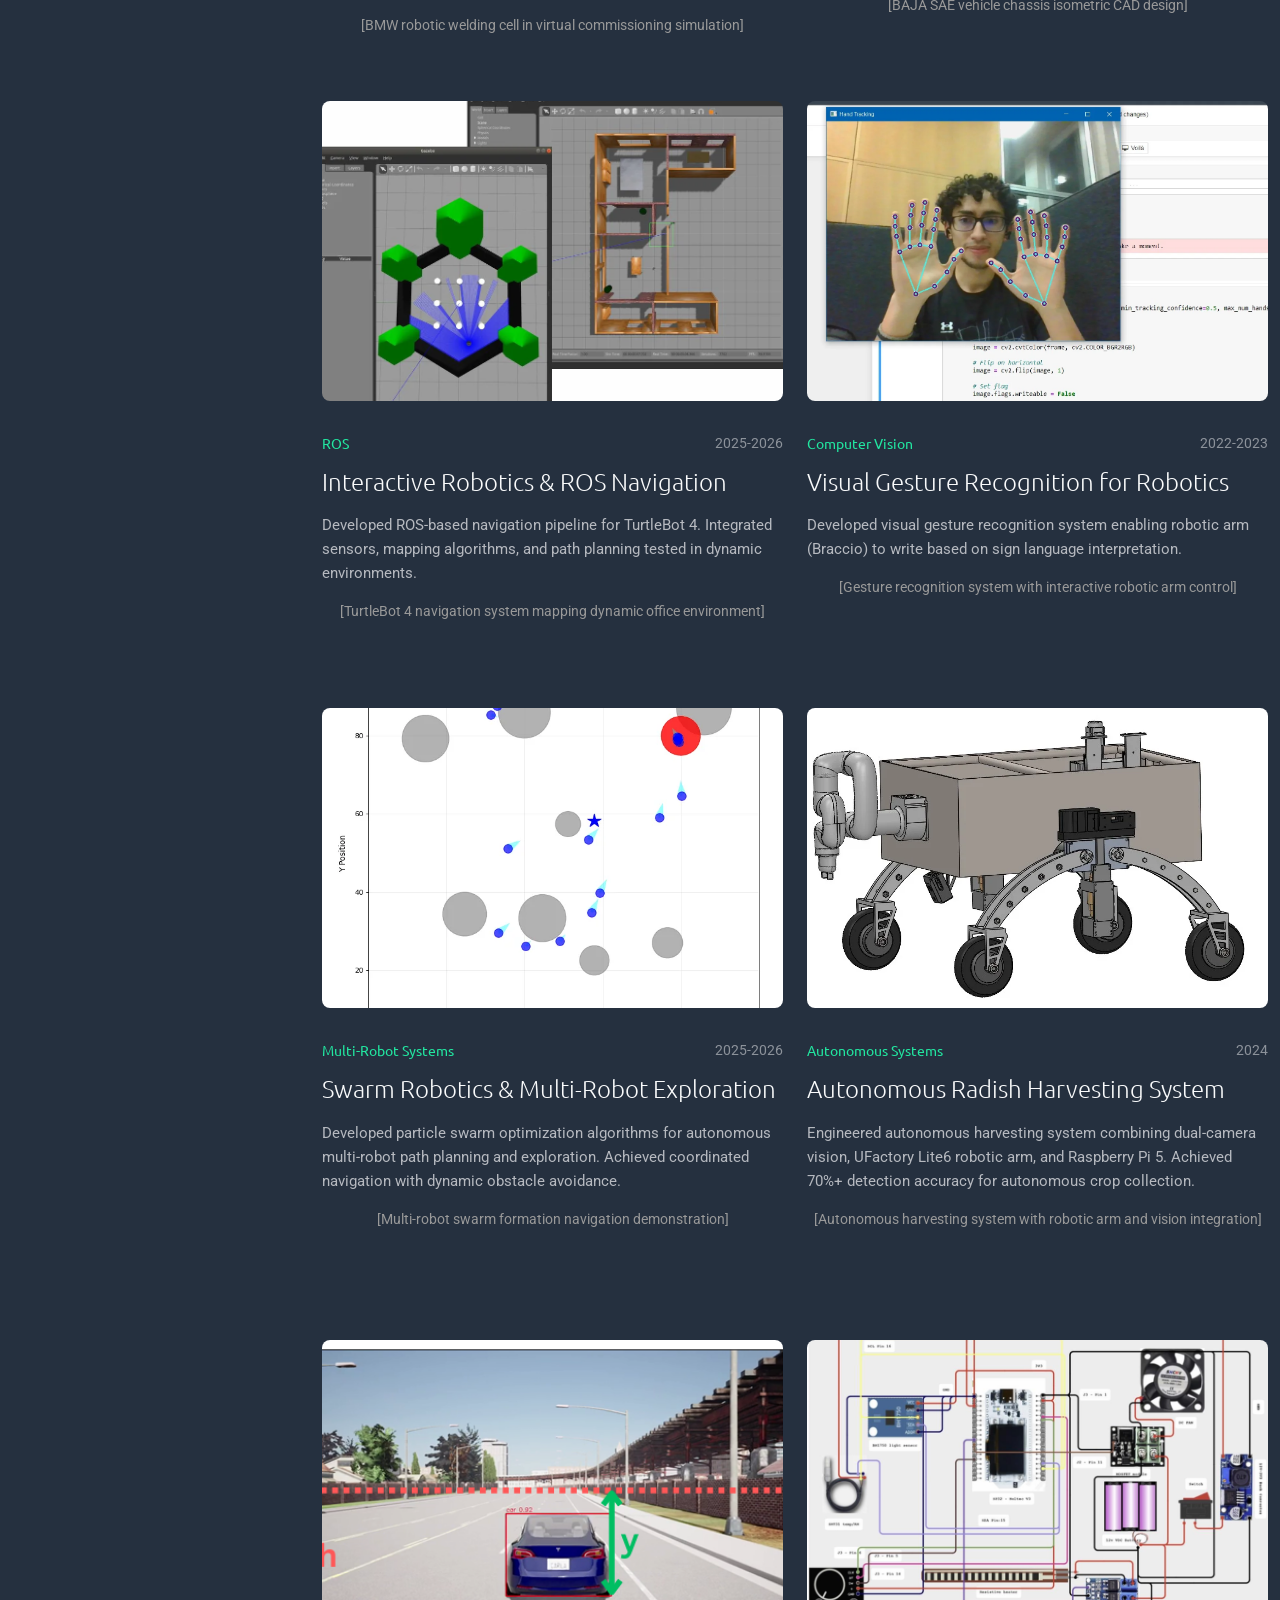
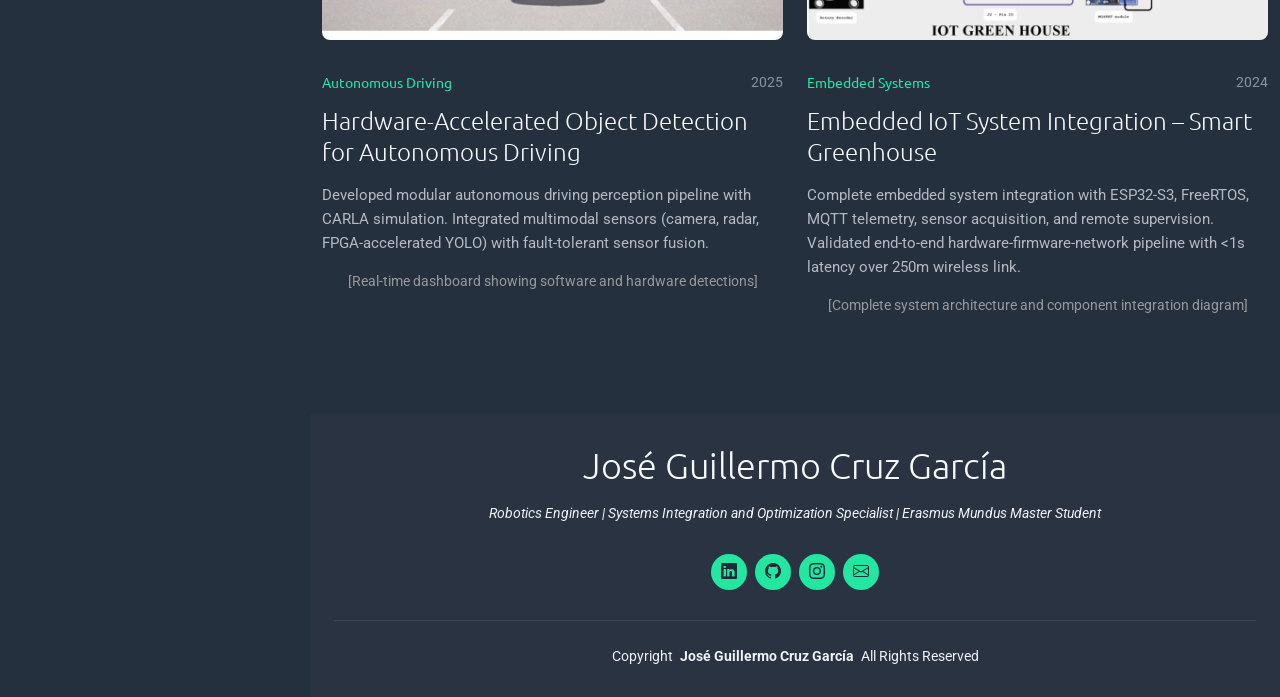
==== commit a116378b: "Update portfolio-details.html: replace BMW image with approved version and add attribution hover too" ====
--- a/portfolio-details.html
+++ b/portfolio-details.html
@@ -143,10 +143,10 @@
           <div class="col-lg-6 portfolio-item isotope-item filter-robotics filter-electronics filter-social">
             <div class="portfolio-card">
               <div class="portfolio-image">
-                <img src="projects/project-3-bmw-cell/img/Station.webp" class="img-fluid" alt="BMW Cell" loading="lazy">
-                <div class="portfolio-overlay">
-                  <div class="portfolio-actions">
-                    <a href="#" onclick="openImageModal('projects/project-3-bmw-cell/img/Station.webp'); return false;" class="action-btn preview-btn" title="BMW Robotic Cell Optimization"><i class="bi bi-eye"></i></a>
+                <img src="projects/project-3-bmw-cell/img/bmw_cell_digitaltwin.webp" class="img-fluid" alt="BMW Digital Twin" loading="lazy" title="BMW Group Virtual Factory - Source: https://www.press.bmwgroup.com/global/article/detail/T0450699EN/bmw-group-scales-virtual-factory?language=en">
+                <div class="portfolio-overlay">
+                  <div class="portfolio-actions">
+                    <a href="#" onclick="openImageModal('projects/project-3-bmw-cell/img/bmw_cell_digitaltwin.webp'); return false;" class="action-btn preview-btn" title="BMW Robotic Cell Optimization - Source: BMW Group Press Release"><i class="bi bi-eye"></i></a>
                     <a href="projects/project-3-bmw-cell/project-3-bmw-cell.html" class="action-btn details-btn" title="View Project"><i class="bi bi-arrow-up-right"></i></a>
                   </div>
                 </div>
